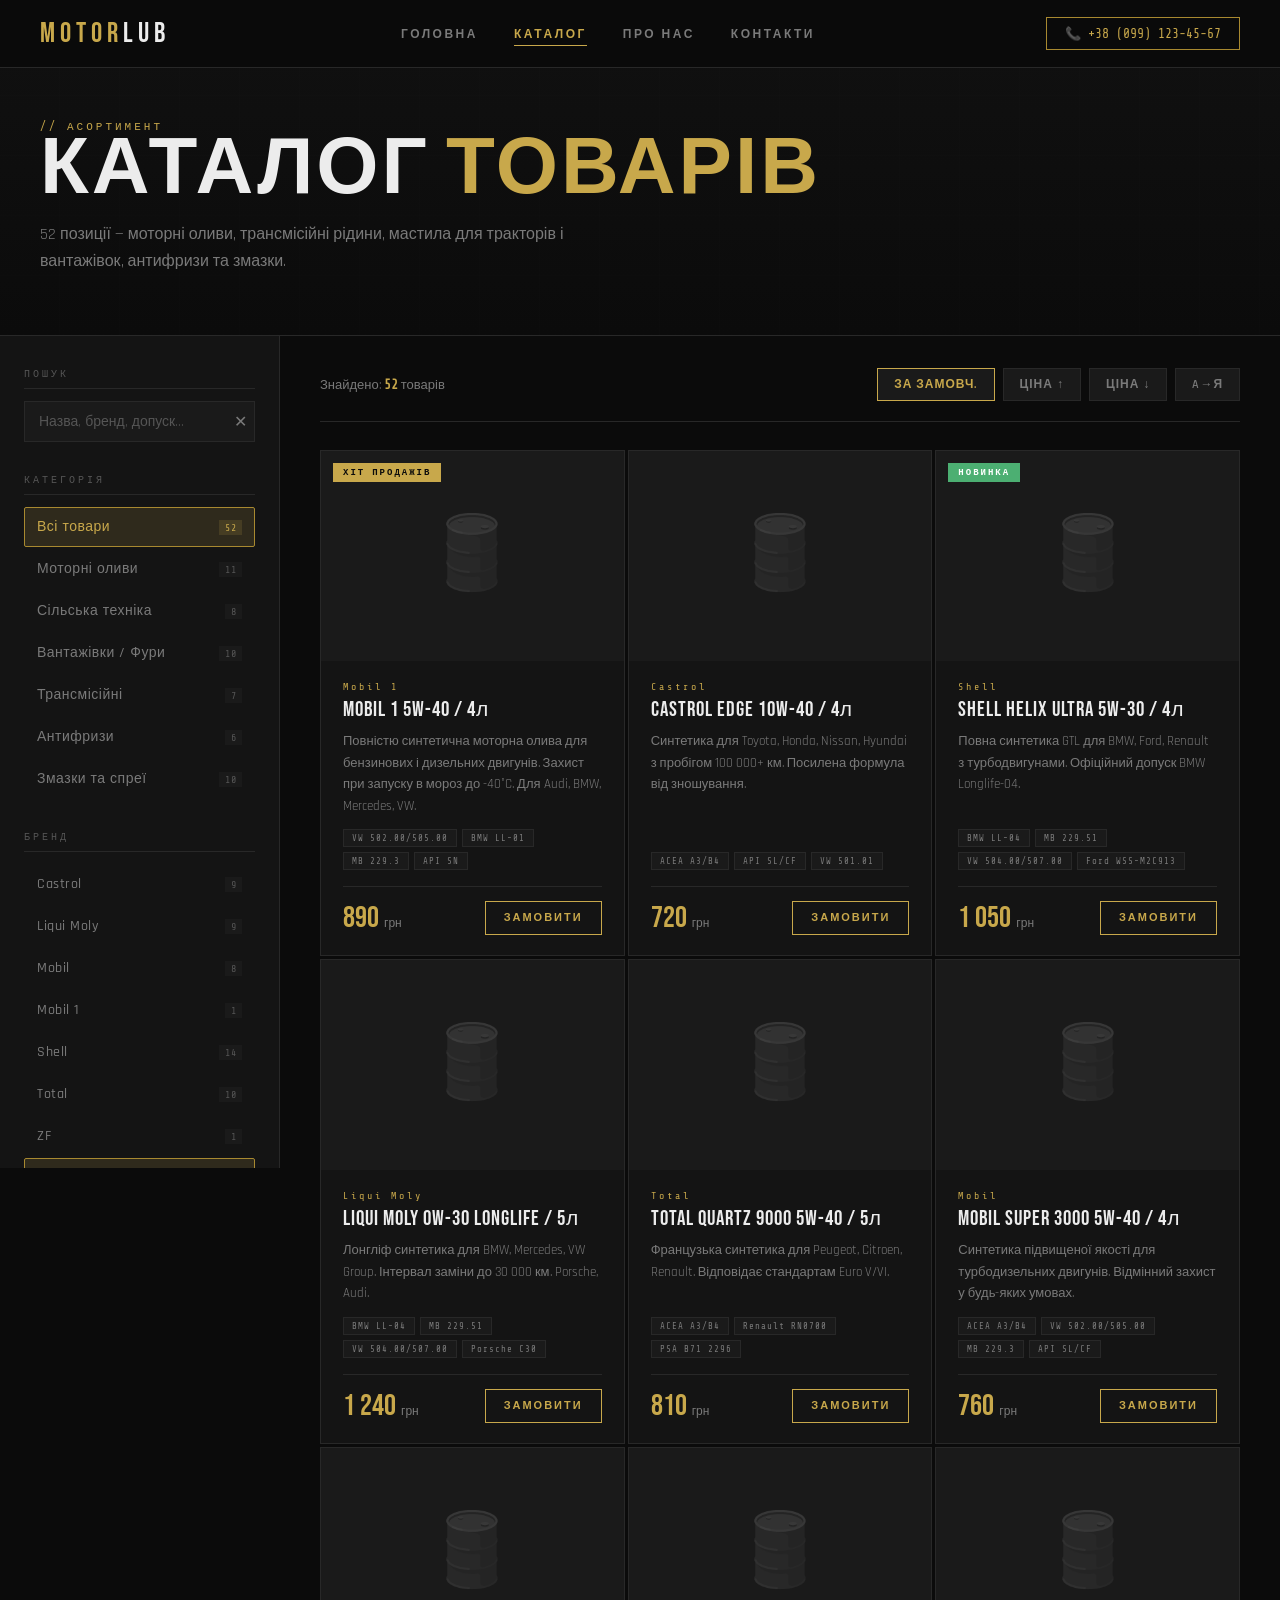
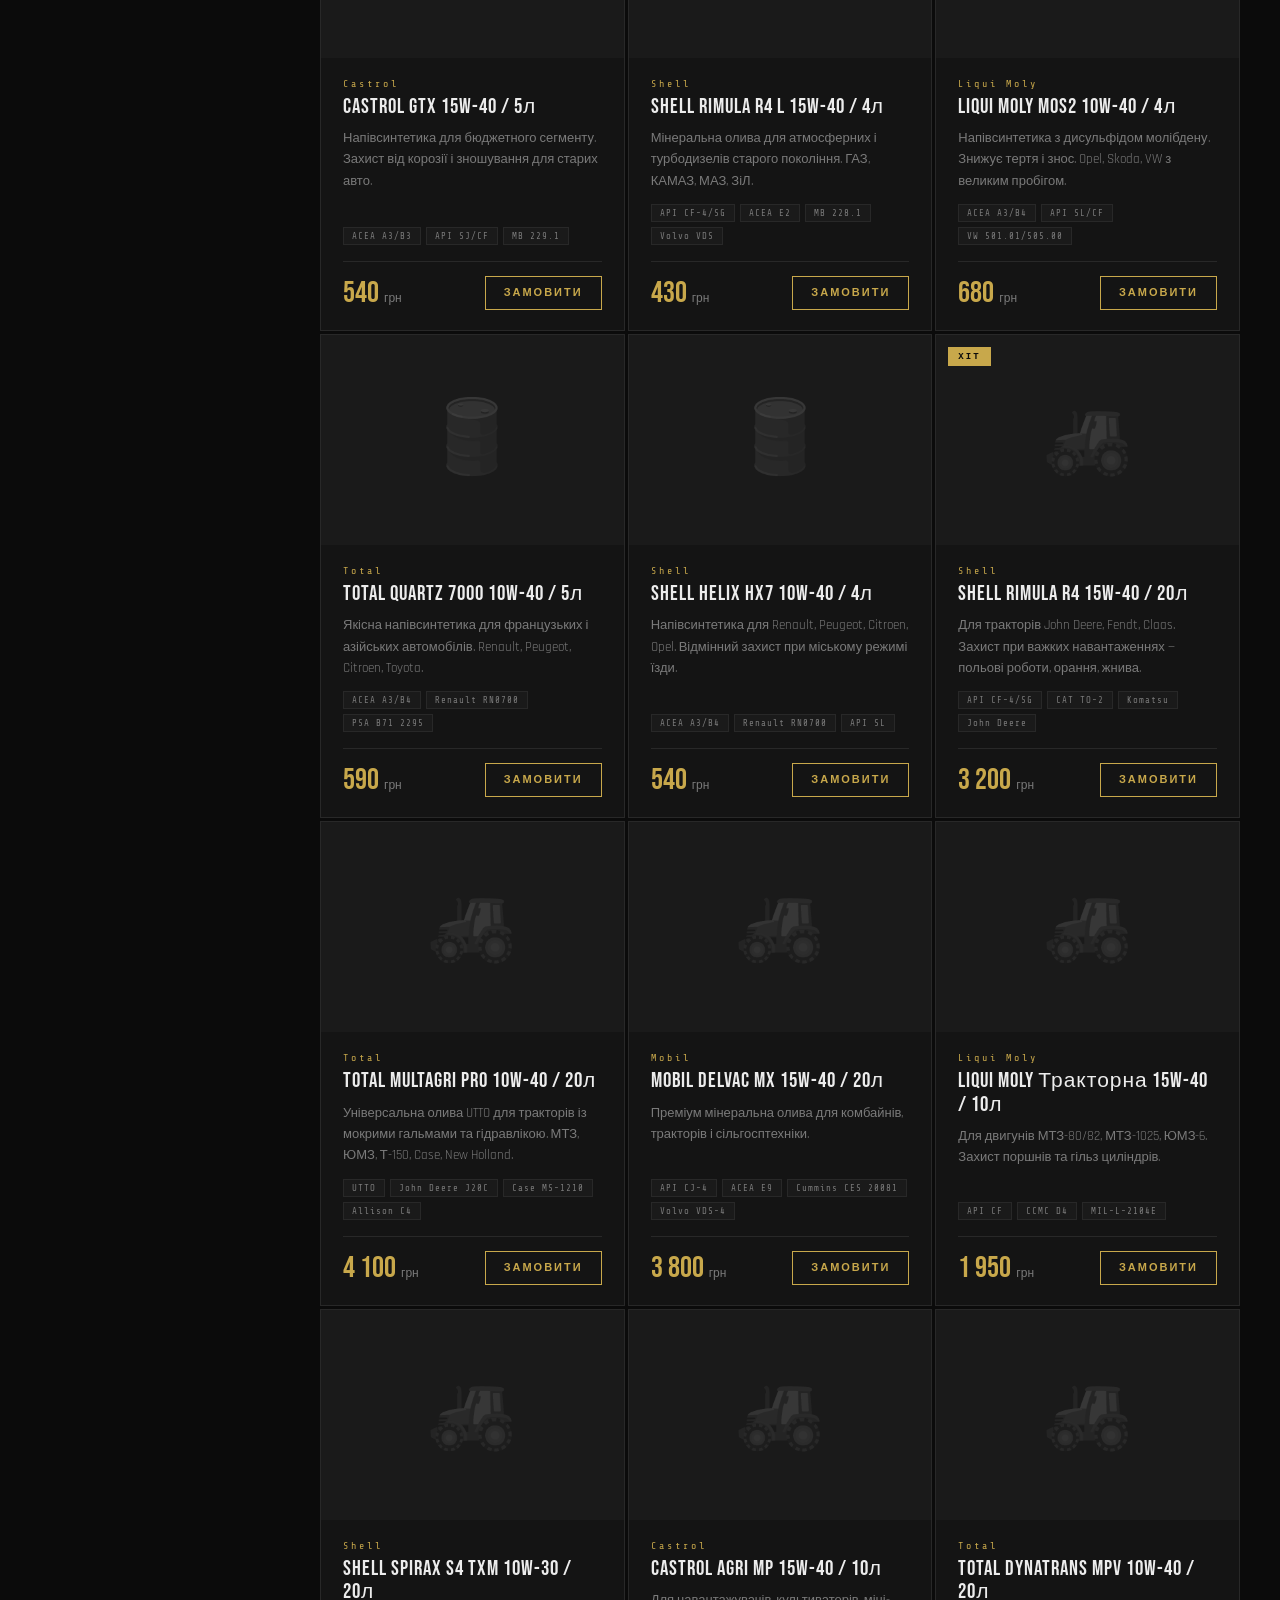
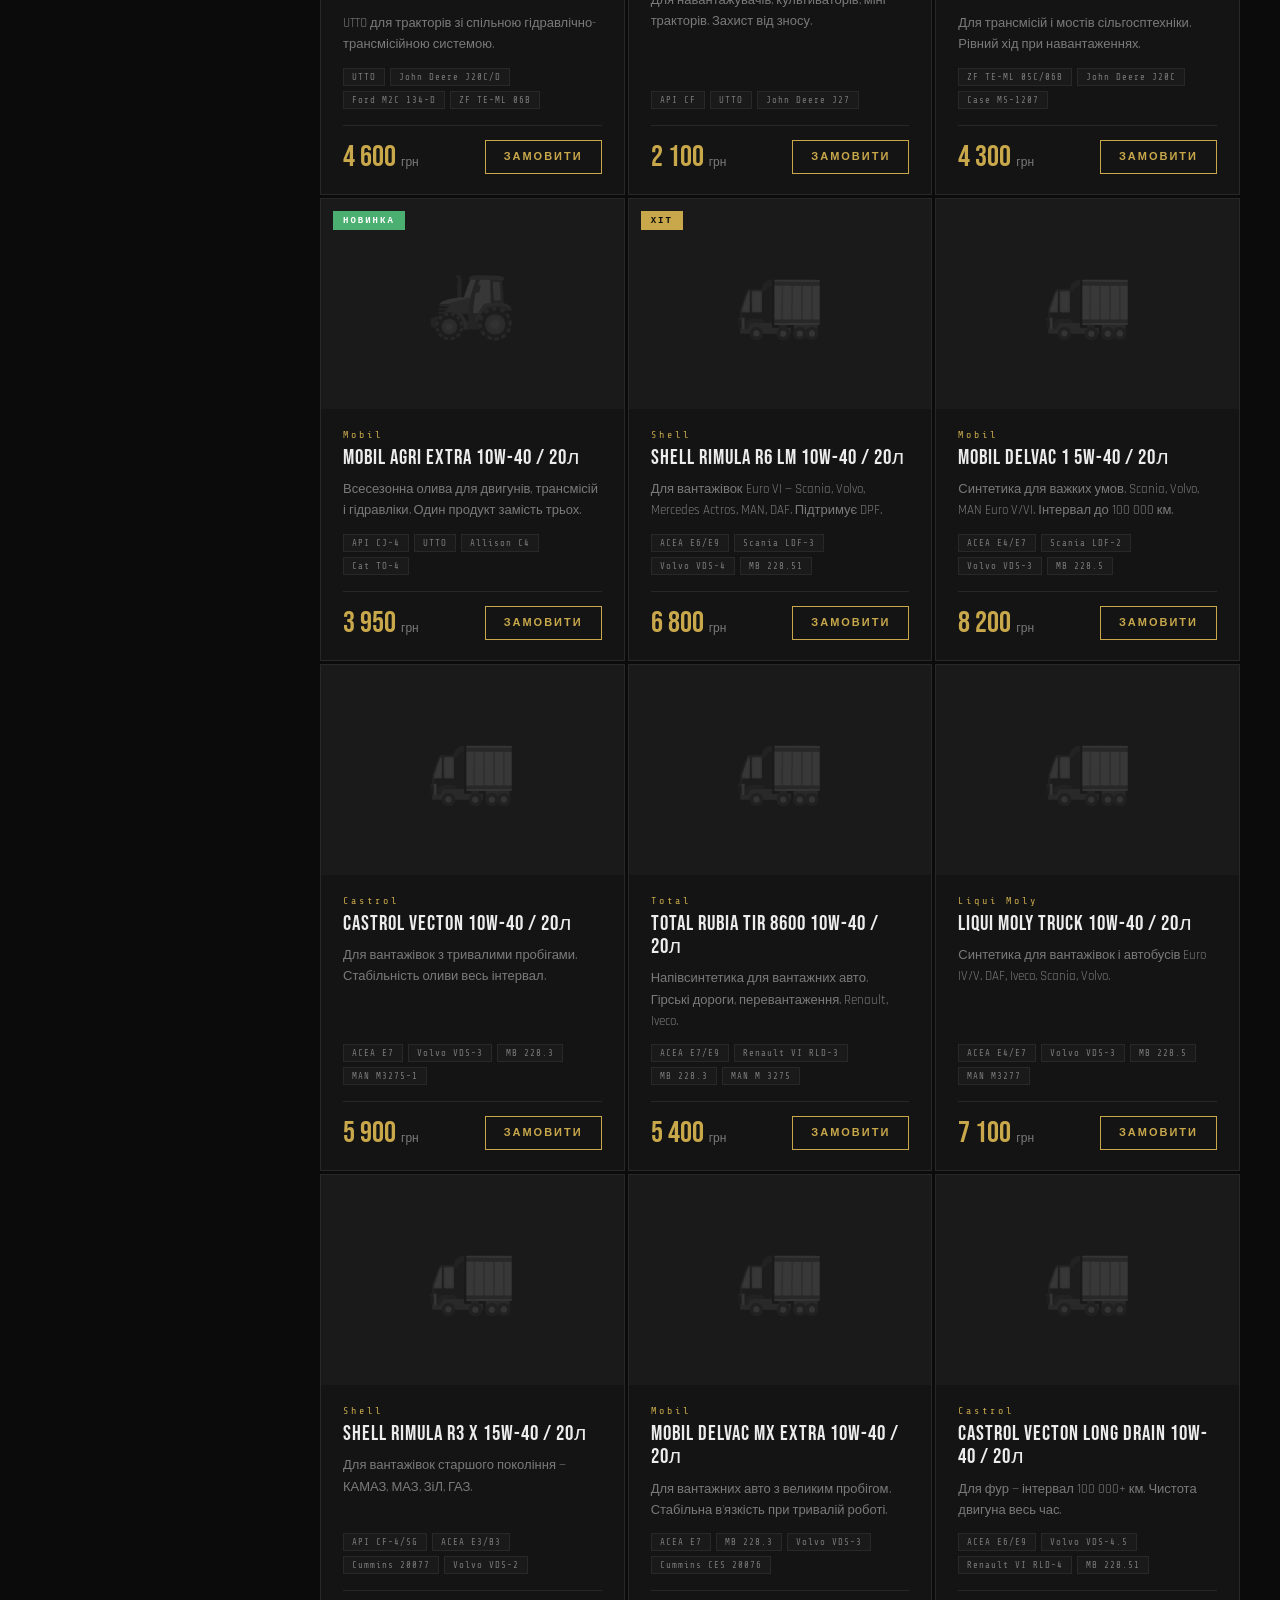
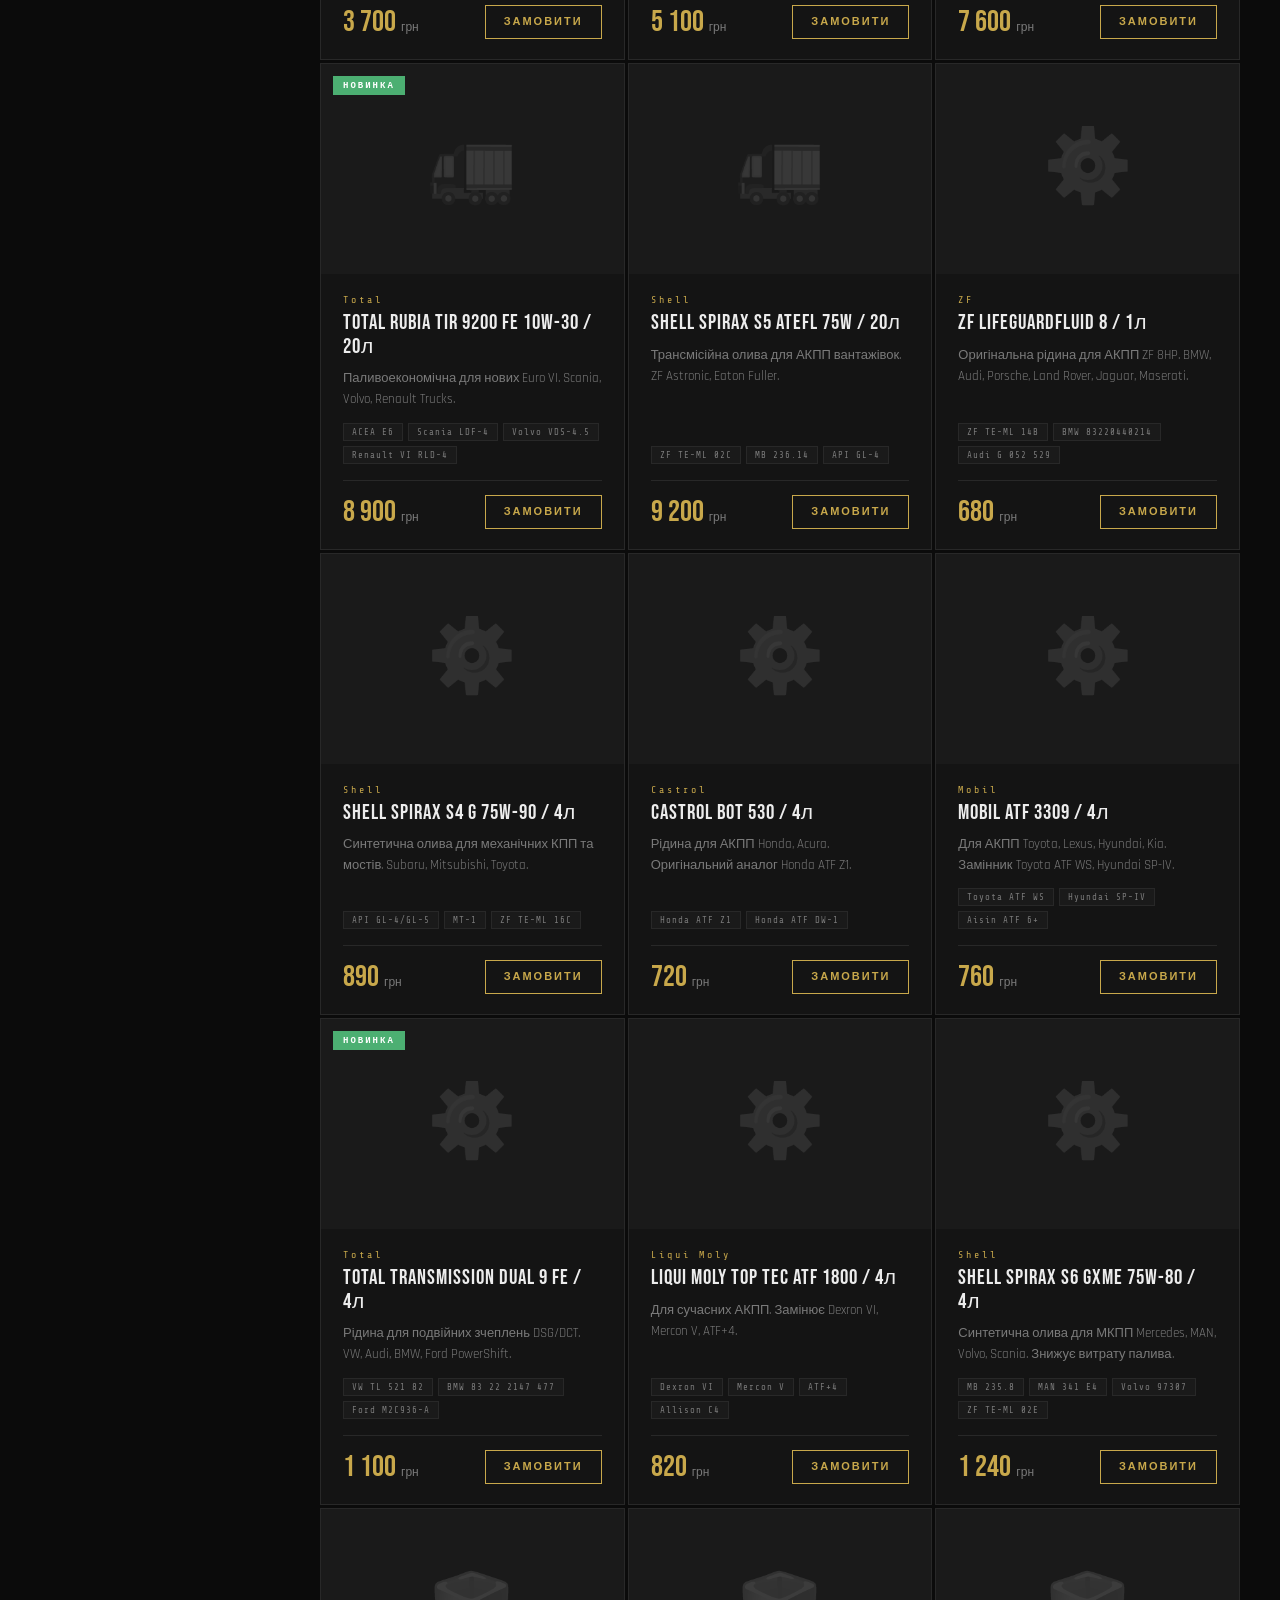
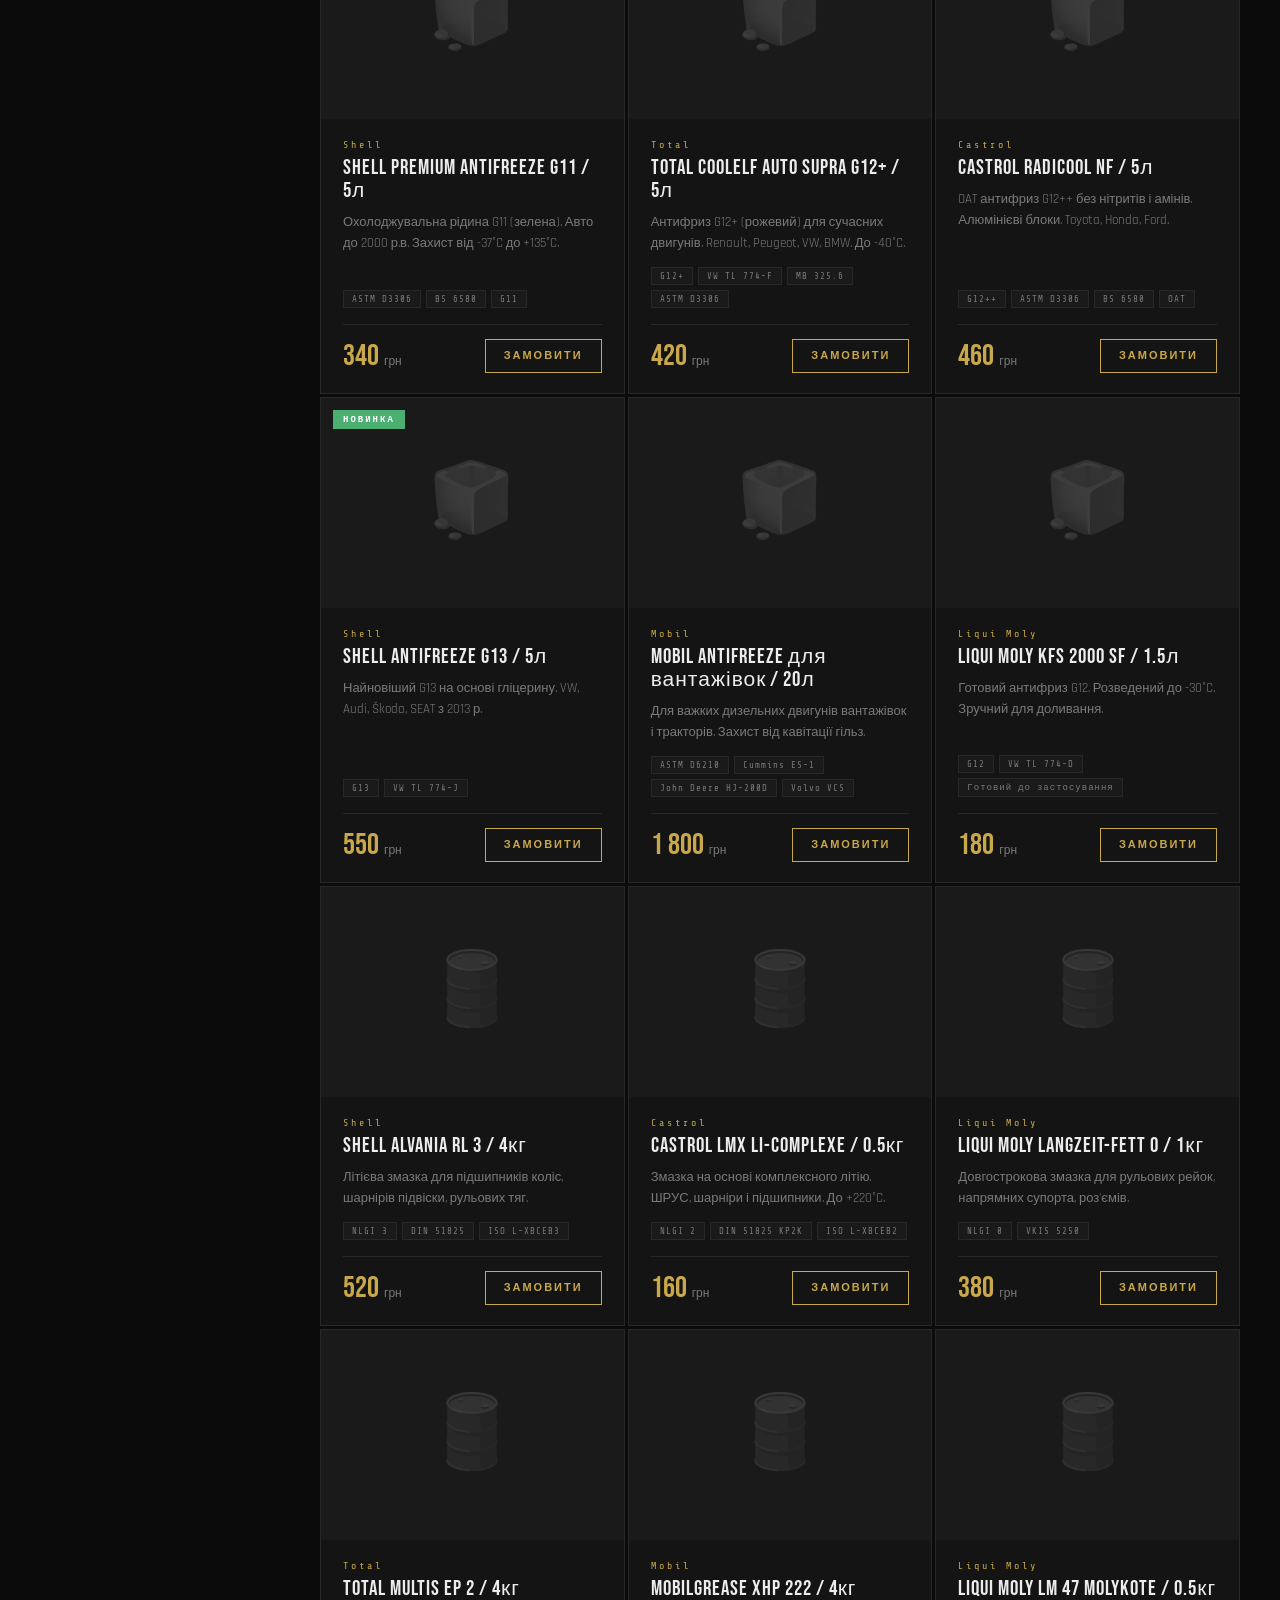
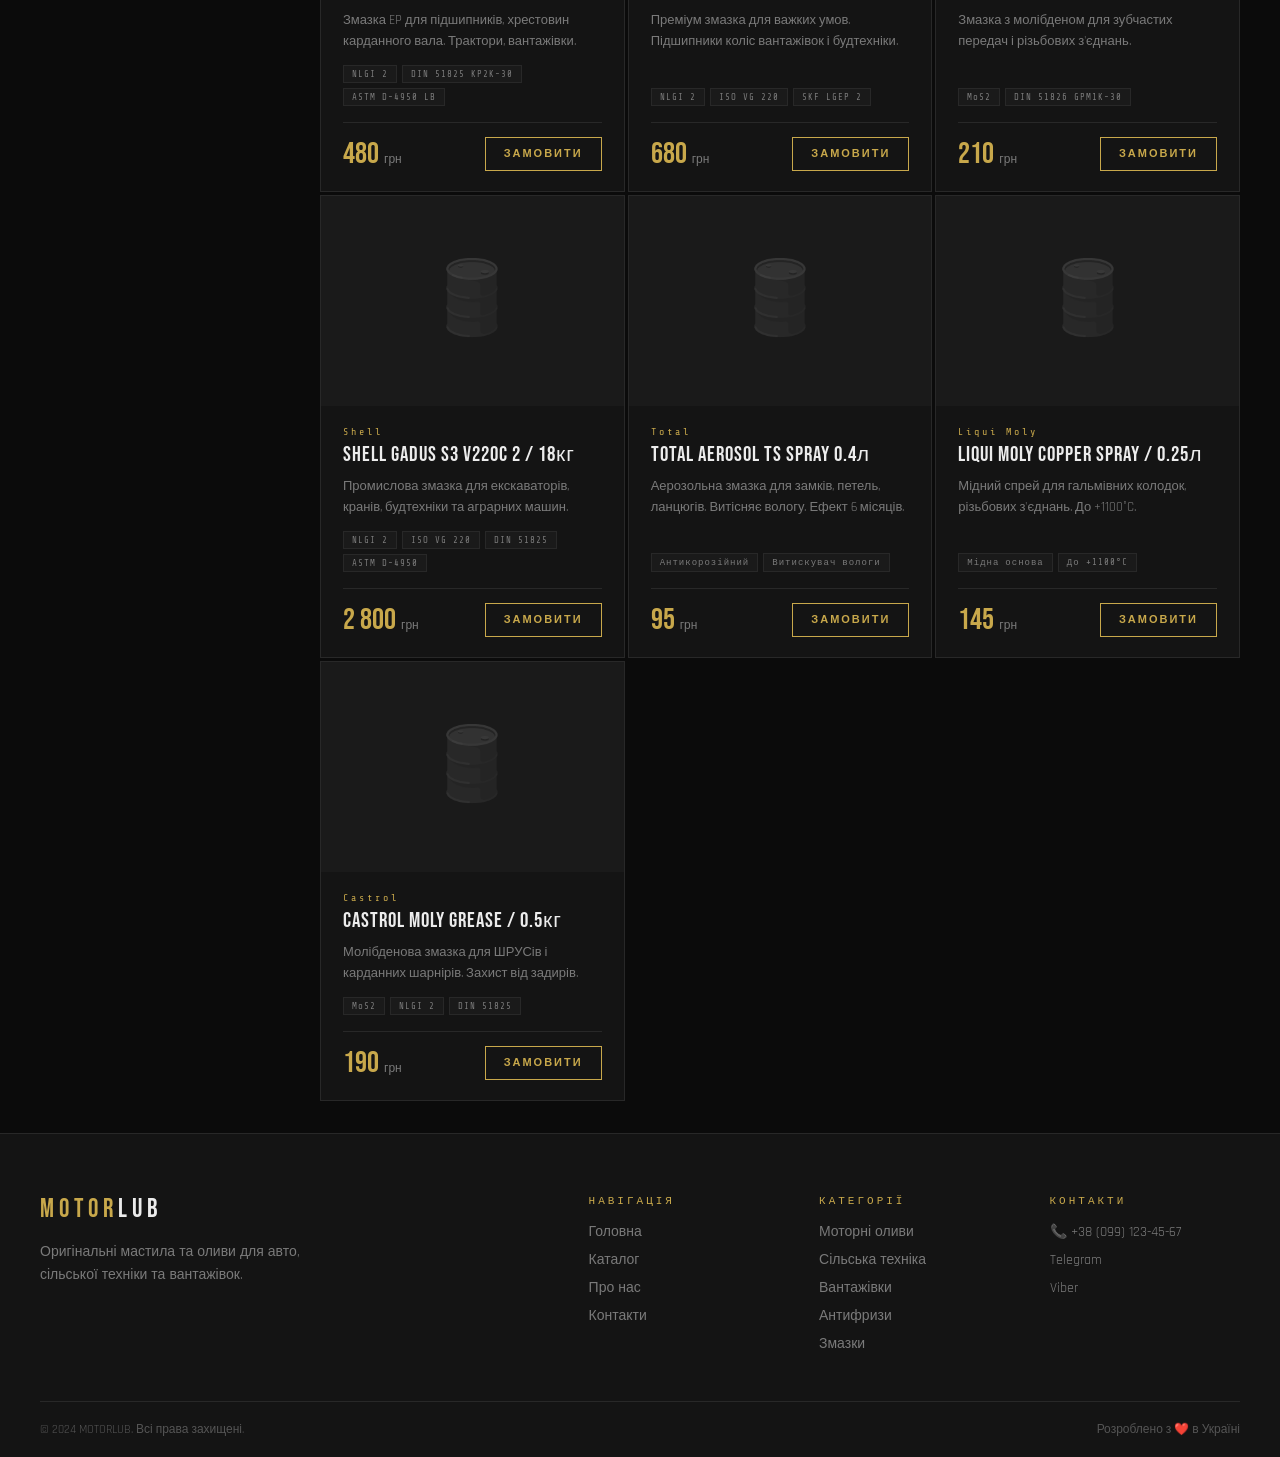
==== catalog.html @ 8df58ed2 "Add files via upload" ====
<!DOCTYPE html>
<html lang="uk">
<head>
<meta charset="UTF-8">
<meta name="viewport" content="width=device-width, initial-scale=1.0">
<title>Каталог товарів — MOTORLUB</title>
<link rel="preconnect" href="https://fonts.googleapis.com">
<link href="https://fonts.googleapis.com/css2?family=Bebas+Neue&family=Rajdhani:wght@400;500;600;700&family=Share+Tech+Mono&display=swap" rel="stylesheet">
<link rel="stylesheet" href="style.css">
</head>
<body>

<div id="loader">
  <div class="loader-logo">MOTOR<span>LUB</span></div>
  <div class="loader-bar"><div class="loader-fill"></div></div>
</div>

<nav id="navbar">
  <a href="index.html" class="logo">MOTOR<span>LUB</span></a>
  <ul class="nav-links">
    <li><a href="index.html">Головна</a></li>
    <li><a href="catalog.html" class="active">Каталог</a></li>
    <li><a href="about.html">Про нас</a></li>
    <li><a href="contacts.html">Контакти</a></li>
  </ul>
  <div class="nav-right">
    <a href="tel:+380991234567" class="nav-phone">📞 +38 (099) 123-45-67</a>
    <button class="burger" id="burger" onclick="toggleMenu()"><span></span><span></span><span></span></button>
  </div>
</nav>

<div class="mobile-menu" id="mobileMenu">
  <a href="index.html" onclick="toggleMenu()">Головна</a>
  <a href="catalog.html" onclick="toggleMenu()">Каталог</a>
  <a href="about.html" onclick="toggleMenu()">Про нас</a>
  <a href="contacts.html" onclick="toggleMenu()">Контакти</a>
  <a href="tel:+380991234567" class="mm-phone">📞 +38 (099) 123-45-67</a>
</div>

<div class="page-hero">
  <div class="page-hero-content">
    <div class="section-eyebrow">// асортимент</div>
    <h1>КАТАЛОГ <span class="gold-text">ТОВАРІВ</span></h1>
    <p>52 позиції — моторні оливи, трансмісійні рідини, мастила для тракторів і вантажівок, антифризи та змазки.</p>
  </div>
</div>

<div class="catalog-layout">
  <aside class="sidebar">
    <div class="sb-section">
      <div class="sb-title">Пошук</div>
      <div class="sb-search">
        <input type="text" id="searchInput" placeholder="Назва, бренд, допуск..." oninput="applyFilters()">
        <button onclick="clearSearch()">✕</button>
      </div>
    </div>
    <div class="sb-section">
      <div class="sb-title">Категорія</div>
      <div id="catList"></div>
    </div>
    <div class="sb-section">
      <div class="sb-title">Бренд</div>
      <div id="brandList"></div>
    </div>
    <div class="sb-section">
      <div class="sb-title">Ціна (грн)</div>
      <div class="price-inputs">
        <input type="number" class="price-in" id="priceMin" placeholder="Від" oninput="applyFilters()">
        <span class="price-sep">—</span>
        <input type="number" class="price-in" id="priceMax" placeholder="До" oninput="applyFilters()">
      </div>
      <button class="apply-filter" onclick="resetFilters()">Скинути фільтри</button>
    </div>
  </aside>

  <div class="catalog-main">
    <div class="catalog-toolbar">
      <div class="ct-left">Знайдено: <strong id="resultCount">0</strong> товарів</div>
      <div class="ct-right">
        <button class="sort-btn active" onclick="sortBy('default', this)">За замовч.</button>
        <button class="sort-btn" onclick="sortBy('price-asc', this)">Ціна ↑</button>
        <button class="sort-btn" onclick="sortBy('price-desc', this)">Ціна ↓</button>
        <button class="sort-btn" onclick="sortBy('name', this)">A→Я</button>
      </div>
    </div>
    <div class="products-grid" id="catalogGrid"></div>
  </div>
</div>

<footer>
  <div class="footer-top">
    <div class="footer-brand">
      <div class="footer-logo">MOTOR<span>LUB</span></div>
      <p>Оригінальні мастила та оливи для авто, сільської техніки та вантажівок.</p>
    </div>
    <div class="footer-nav">
      <div class="fn-col">
        <div class="fn-title">Навігація</div>
        <a href="index.html">Головна</a>
        <a href="catalog.html">Каталог</a>
        <a href="about.html">Про нас</a>
        <a href="contacts.html">Контакти</a>
      </div>
      <div class="fn-col">
        <div class="fn-title">Категорії</div>
        <a href="catalog.html?cat=motor">Моторні оливи</a>
        <a href="catalog.html?cat=agro">Сільська техніка</a>
        <a href="catalog.html?cat=truck">Вантажівки</a>
        <a href="catalog.html?cat=antifreeze">Антифризи</a>
        <a href="catalog.html?cat=grease">Змазки</a>
      </div>
      <div class="fn-col">
        <div class="fn-title">Контакти</div>
        <a href="tel:+380991234567">📞 +38 (099) 123-45-67</a>
        <a href="#">Telegram</a>
        <a href="#">Viber</a>
      </div>
    </div>
  </div>
  <div class="footer-bottom">
    <span>© 2024 MOTORLUB. Всі права захищені.</span>
    <span>Розроблено з ❤️ в Україні</span>
  </div>
</footer>

<div class="modal-overlay" id="modal">
  <div class="modal-box">
    <button class="modal-close" onclick="closeModal()">✕</button>
    <div class="modal-header">
      <div class="modal-title">ЗАМОВЛЕННЯ</div>
      <div class="modal-subtitle" id="modalProduct">— товар —</div>
    </div>
    <div class="modal-body">
      <div class="modal-info-box">Для замовлення — зателефонуйте нам або напишіть у месенджер. Підтвердимо наявність і оформимо доставку по всій Україні.</div>
      <div class="modal-phone-wrap">
        <div class="mph-label">Телефон для замовлення:</div>
        <a href="tel:+380991234567" class="mph-number">+38 (099) 123-45-67</a>
      </div>
      <a href="tel:+380991234567" class="btn-call-modal">📞 ЗАТЕЛЕФОНУВАТИ І ЗАМОВИТИ</a>
      <div class="modal-messengers">
        <span>Або пишіть:</span>
        <a href="#">Telegram</a>
        <a href="#">Viber</a>
      </div>
    </div>
  </div>
</div>

<script>
const PRODUCTS = [
  {id:1,category:'motor',brand:'Mobil 1',name:'Mobil 1 5W-40 / 4л',desc:'Повністю синтетична моторна олива для бензинових і дизельних двигунів. Захист при запуску в мороз до -40°C. Для Audi, BMW, Mercedes, VW.',specs:['VW 502.00/505.00','BMW LL-01','MB 229.3','API SN'],price:890,badge:'badge-hit',badgeText:'Хіт продажів',emoji:'🛢️'},
  {id:2,category:'motor',brand:'Castrol',name:'Castrol EDGE 10W-40 / 4л',desc:'Синтетика для Toyota, Honda, Nissan, Hyundai з пробігом 100 000+ км. Посилена формула від зношування.',specs:['ACEA A3/B4','API SL/CF','VW 501.01'],price:720,badge:'',badgeText:'',emoji:'🛢️'},
  {id:3,category:'motor',brand:'Shell',name:'Shell Helix Ultra 5W-30 / 4л',desc:'Повна синтетика GTL для BMW, Ford, Renault з турбодвигунами. Офіційний допуск BMW Longlife-04.',specs:['BMW LL-04','MB 229.51','VW 504.00/507.00','Ford WSS-M2C913'],price:1050,badge:'badge-new',badgeText:'Новинка',emoji:'🛢️'},
  {id:4,category:'motor',brand:'Liqui Moly',name:'Liqui Moly 0W-30 Longlife / 5л',desc:'Лонгліф синтетика для BMW, Mercedes, VW Group. Інтервал заміни до 30 000 км. Porsche, Audi.',specs:['BMW LL-04','MB 229.51','VW 504.00/507.00','Porsche C30'],price:1240,badge:'',badgeText:'',emoji:'🛢️'},
  {id:5,category:'motor',brand:'Total',name:'Total Quartz 9000 5W-40 / 5л',desc:'Французька синтетика для Peugeot, Citroen, Renault. Відповідає стандартам Euro V/VI.',specs:['ACEA A3/B4','Renault RN0700','PSA B71 2296'],price:810,badge:'',badgeText:'',emoji:'🛢️'},
  {id:6,category:'motor',brand:'Mobil',name:'Mobil Super 3000 5W-40 / 4л',desc:'Синтетика підвищеної якості для турбодизельних двигунів. Відмінний захист у будь-яких умовах.',specs:['ACEA A3/B4','VW 502.00/505.00','MB 229.3','API SL/CF'],price:760,badge:'',badgeText:'',emoji:'🛢️'},
  {id:7,category:'motor',brand:'Castrol',name:'Castrol GTX 15W-40 / 5л',desc:'Напівсинтетика для бюджетного сегменту. Захист від корозії і зношування для старих авто.',specs:['ACEA A3/B3','API SJ/CF','MB 229.1'],price:540,badge:'',badgeText:'',emoji:'🛢️'},
  {id:8,category:'motor',brand:'Shell',name:'Shell Rimula R4 L 15W-40 / 4л',desc:'Мінеральна олива для атмосферних і турбодизелів старого покоління. ГАЗ, КАМАЗ, МАЗ, ЗіЛ.',specs:['API CF-4/SG','ACEA E2','MB 228.1','Volvo VDS'],price:430,badge:'',badgeText:'',emoji:'🛢️'},
  {id:9,category:'motor',brand:'Liqui Moly',name:'Liqui Moly MoS2 10W-40 / 4л',desc:'Напівсинтетика з дисульфідом молібдену. Знижує тертя і знос. Opel, Skoda, VW з великим пробігом.',specs:['ACEA A3/B4','API SL/CF','VW 501.01/505.00'],price:680,badge:'',badgeText:'',emoji:'🛢️'},
  {id:10,category:'motor',brand:'Total',name:'Total Quartz 7000 10W-40 / 5л',desc:'Якісна напівсинтетика для французьких і азійських автомобілів. Renault, Peugeot, Citroen, Toyota.',specs:['ACEA A3/B4','Renault RN0700','PSA B71 2295'],price:590,badge:'',badgeText:'',emoji:'🛢️'},
  {id:11,category:'motor',brand:'Shell',name:'Shell Helix HX7 10W-40 / 4л',desc:'Напівсинтетика для Renault, Peugeot, Citroen, Opel. Відмінний захист при міському режимі їзди.',specs:['ACEA A3/B4','Renault RN0700','API SL'],price:540,badge:'',badgeText:'',emoji:'🛢️'},
  {id:12,category:'agro',brand:'Shell',name:'Shell Rimula R4 15W-40 / 20л',desc:'Для тракторів John Deere, Fendt, Claas. Захист при важких навантаженнях — польові роботи, орання, жнива.',specs:['API CF-4/SG','CAT TO-2','Komatsu','John Deere'],price:3200,badge:'badge-hit',badgeText:'Хіт',emoji:'🚜'},
  {id:13,category:'agro',brand:'Total',name:'Total Multagri Pro 10W-40 / 20л',desc:'Універсальна олива UTTO для тракторів із мокрими гальмами та гідравлікою. МТЗ, ЮМЗ, Т-150, Case, New Holland.',specs:['UTTO','John Deere J20C','Case MS-1210','Allison C4'],price:4100,badge:'',badgeText:'',emoji:'🚜'},
  {id:14,category:'agro',brand:'Mobil',name:'Mobil Delvac MX 15W-40 / 20л',desc:'Преміум мінеральна олива для комбайнів, тракторів і сільгосптехніки.',specs:['API CJ-4','ACEA E9','Cummins CES 20081','Volvo VDS-4'],price:3800,badge:'',badgeText:'',emoji:'🚜'},
  {id:15,category:'agro',brand:'Liqui Moly',name:'Liqui Moly Тракторна 15W-40 / 10л',desc:'Для двигунів МТЗ-80/82, МТЗ-1025, ЮМЗ-6. Захист поршнів та гільз циліндрів.',specs:['API CF','CCMC D4','MIL-L-2104E'],price:1950,badge:'',badgeText:'',emoji:'🚜'},
  {id:16,category:'agro',brand:'Shell',name:'Shell Spirax S4 TXM 10W-30 / 20л',desc:'UTTO для тракторів зі спільною гідравлічно-трансмісійною системою.',specs:['UTTO','John Deere J20C/D','Ford M2C 134-D','ZF TE-ML 06B'],price:4600,badge:'',badgeText:'',emoji:'🚜'},
  {id:17,category:'agro',brand:'Castrol',name:'Castrol Agri MP 15W-40 / 10л',desc:'Для навантажувачів, культиваторів, міні-тракторів. Захист від зносу.',specs:['API CF','UTTO','John Deere J27'],price:2100,badge:'',badgeText:'',emoji:'🚜'},
  {id:18,category:'agro',brand:'Total',name:'Total Dynatrans MPV 10W-40 / 20л',desc:'Для трансмісій і мостів сільгосптехніки. Рівний хід при навантаженнях.',specs:['ZF TE-ML 05C/06B','John Deere J20C','Case MS-1207'],price:4300,badge:'',badgeText:'',emoji:'🚜'},
  {id:19,category:'agro',brand:'Mobil',name:'Mobil Agri Extra 10W-40 / 20л',desc:'Всесезонна олива для двигунів, трансмісій і гідравліки. Один продукт замість трьох.',specs:['API CJ-4','UTTO','Allison C4','Cat TO-4'],price:3950,badge:'badge-new',badgeText:'Новинка',emoji:'🚜'},
  {id:20,category:'truck',brand:'Shell',name:'Shell Rimula R6 LM 10W-40 / 20л',desc:'Для вантажівок Euro VI — Scania, Volvo, Mercedes Actros, MAN, DAF. Підтримує DPF.',specs:['ACEA E6/E9','Scania LDF-3','Volvo VDS-4','MB 228.51'],price:6800,badge:'badge-hit',badgeText:'Хіт',emoji:'🚛'},
  {id:21,category:'truck',brand:'Mobil',name:'Mobil Delvac 1 5W-40 / 20л',desc:'Синтетика для важких умов. Scania, Volvo, MAN Euro V/VI. Інтервал до 100 000 км.',specs:['ACEA E4/E7','Scania LDF-2','Volvo VDS-3','MB 228.5'],price:8200,badge:'',badgeText:'',emoji:'🚛'},
  {id:22,category:'truck',brand:'Castrol',name:'Castrol Vecton 10W-40 / 20л',desc:'Для вантажівок з тривалими пробігами. Стабільність оливи весь інтервал.',specs:['ACEA E7','Volvo VDS-3','MB 228.3','MAN M3275-1'],price:5900,badge:'',badgeText:'',emoji:'🚛'},
  {id:23,category:'truck',brand:'Total',name:'Total Rubia TIR 8600 10W-40 / 20л',desc:'Напівсинтетика для вантажних авто. Гірські дороги, перевантаження. Renault, Iveco.',specs:['ACEA E7/E9','Renault VI RLD-3','MB 228.3','MAN M 3275'],price:5400,badge:'',badgeText:'',emoji:'🚛'},
  {id:24,category:'truck',brand:'Liqui Moly',name:'Liqui Moly Truck 10W-40 / 20л',desc:'Синтетика для вантажівок і автобусів Euro IV/V. DAF, Iveco, Scania, Volvo.',specs:['ACEA E4/E7','Volvo VDS-3','MB 228.5','MAN M3277'],price:7100,badge:'',badgeText:'',emoji:'🚛'},
  {id:25,category:'truck',brand:'Shell',name:'Shell Rimula R3 X 15W-40 / 20л',desc:'Для вантажівок старшого покоління — КАМАЗ, МАЗ, ЗіЛ, ГАЗ.',specs:['API CF-4/SG','ACEA E3/B3','Cummins 20077','Volvo VDS-2'],price:3700,badge:'',badgeText:'',emoji:'🚛'},
  {id:26,category:'truck',brand:'Mobil',name:'Mobil Delvac MX Extra 10W-40 / 20л',desc:'Для вантажних авто з великим пробігом. Стабільна в\'язкість при тривалій роботі.',specs:['ACEA E7','MB 228.3','Volvo VDS-3','Cummins CES 20076'],price:5100,badge:'',badgeText:'',emoji:'🚛'},
  {id:27,category:'truck',brand:'Castrol',name:'Castrol Vecton Long Drain 10W-40 / 20л',desc:'Для фур — інтервал 100 000+ км. Чистота двигуна весь час.',specs:['ACEA E6/E9','Volvo VDS-4.5','Renault VI RLD-4','MB 228.51'],price:7600,badge:'',badgeText:'',emoji:'🚛'},
  {id:28,category:'truck',brand:'Total',name:'Total Rubia TIR 9200 FE 10W-30 / 20л',desc:'Паливоекономічна для нових Euro VI. Scania, Volvo, Renault Trucks.',specs:['ACEA E6','Scania LDF-4','Volvo VDS-4.5','Renault VI RLD-4'],price:8900,badge:'badge-new',badgeText:'Новинка',emoji:'🚛'},
  {id:29,category:'truck',brand:'Shell',name:'Shell Spirax S5 ATEFL 75W / 20л',desc:'Трансмісійна олива для АКПП вантажівок. ZF Astronic, Eaton Fuller.',specs:['ZF TE-ML 02C','MB 236.14','API GL-4'],price:9200,badge:'',badgeText:'',emoji:'🚛'},
  {id:30,category:'trans',brand:'ZF',name:'ZF LifeguardFluid 8 / 1л',desc:'Оригінальна рідина для АКПП ZF 8HP. BMW, Audi, Porsche, Land Rover, Jaguar, Maserati.',specs:['ZF TE-ML 14B','BMW 83220440214','Audi G 052 529'],price:680,badge:'',badgeText:'',emoji:'⚙️'},
  {id:31,category:'trans',brand:'Shell',name:'Shell Spirax S4 G 75W-90 / 4л',desc:'Синтетична олива для механічних КПП та мостів. Subaru, Mitsubishi, Toyota.',specs:['API GL-4/GL-5','MT-1','ZF TE-ML 16C'],price:890,badge:'',badgeText:'',emoji:'⚙️'},
  {id:32,category:'trans',brand:'Castrol',name:'Castrol BOT 530 / 4л',desc:'Рідина для АКПП Honda, Acura. Оригінальний аналог Honda ATF Z1.',specs:['Honda ATF Z1','Honda ATF DW-1'],price:720,badge:'',badgeText:'',emoji:'⚙️'},
  {id:33,category:'trans',brand:'Mobil',name:'Mobil ATF 3309 / 4л',desc:'Для АКПП Toyota, Lexus, Hyundai, Kia. Замінник Toyota ATF WS, Hyundai SP-IV.',specs:['Toyota ATF WS','Hyundai SP-IV','Aisin ATF 6+'],price:760,badge:'',badgeText:'',emoji:'⚙️'},
  {id:34,category:'trans',brand:'Total',name:'Total Transmission DUAL 9 FE / 4л',desc:'Рідина для подвійних зчеплень DSG/DCT. VW, Audi, BMW, Ford PowerShift.',specs:['VW TL 521 82','BMW 83 22 2147 477','Ford M2C936-A'],price:1100,badge:'badge-new',badgeText:'Новинка',emoji:'⚙️'},
  {id:35,category:'trans',brand:'Liqui Moly',name:'Liqui Moly Top Tec ATF 1800 / 4л',desc:'Для сучасних АКПП. Замінює Dexron VI, Mercon V, ATF+4.',specs:['Dexron VI','Mercon V','ATF+4','Allison C4'],price:820,badge:'',badgeText:'',emoji:'⚙️'},
  {id:36,category:'trans',brand:'Shell',name:'Shell Spirax S6 GXME 75W-80 / 4л',desc:'Синтетична олива для МКПП Mercedes, MAN, Volvo, Scania. Знижує витрату палива.',specs:['MB 235.8','MAN 341 E4','Volvo 97307','ZF TE-ML 02E'],price:1240,badge:'',badgeText:'',emoji:'⚙️'},
  {id:37,category:'antifreeze',brand:'Shell',name:'Shell Premium Antifreeze G11 / 5л',desc:'Охолоджувальна рідина G11 (зелена). Авто до 2000 р.в. Захист від -37°C до +135°C.',specs:['ASTM D3306','BS 6580','G11'],price:340,badge:'',badgeText:'',emoji:'🧊'},
  {id:38,category:'antifreeze',brand:'Total',name:'Total Coolelf Auto Supra G12+ / 5л',desc:'Антифриз G12+ (рожевий) для сучасних двигунів. Renault, Peugeot, VW, BMW. До -40°C.',specs:['G12+','VW TL 774-F','MB 325.6','ASTM D3306'],price:420,badge:'',badgeText:'',emoji:'🧊'},
  {id:39,category:'antifreeze',brand:'Castrol',name:'Castrol Radicool NF / 5л',desc:'OAT антифриз G12++ без нітритів і амінів. Алюмінієві блоки. Toyota, Honda, Ford.',specs:['G12++','ASTM D3306','BS 6580','OAT'],price:460,badge:'',badgeText:'',emoji:'🧊'},
  {id:40,category:'antifreeze',brand:'Shell',name:'Shell Antifreeze G13 / 5л',desc:'Найновіший G13 на основі гліцерину. VW, Audi, Škoda, SEAT з 2013 р.',specs:['G13','VW TL 774-J'],price:550,badge:'badge-new',badgeText:'Новинка',emoji:'🧊'},
  {id:41,category:'antifreeze',brand:'Mobil',name:'Mobil Antifreeze для вантажівок / 20л',desc:'Для важких дизельних двигунів вантажівок і тракторів. Захист від кавітації гільз.',specs:['ASTM D6210','Cummins ES-1','John Deere HJ-200D','Volvo VCS'],price:1800,badge:'',badgeText:'',emoji:'🧊'},
  {id:42,category:'antifreeze',brand:'Liqui Moly',name:'Liqui Moly KFS 2000 SF / 1.5л',desc:'Готовий антифриз G12. Розведений до -30°C. Зручний для доливання.',specs:['G12','VW TL 774-D','Готовий до застосування'],price:180,badge:'',badgeText:'',emoji:'🧊'},
  {id:43,category:'grease',brand:'Shell',name:'Shell Alvania RL 3 / 4кг',desc:'Літієва змазка для підшипників коліс, шарнірів підвіски, рульових тяг.',specs:['NLGI 3','DIN 51825','ISO L-XBCEB3'],price:520,badge:'',badgeText:'',emoji:'🛢️'},
  {id:44,category:'grease',brand:'Castrol',name:'Castrol LMX Li-Complexe / 0.5кг',desc:'Змазка на основі комплексного літію. ШРУС, шарніри і підшипники. До +220°C.',specs:['NLGI 2','DIN 51825 KP2K','ISO L-XBCEB2'],price:160,badge:'',badgeText:'',emoji:'🛢️'},
  {id:45,category:'grease',brand:'Liqui Moly',name:'Liqui Moly Langzeit-Fett 0 / 1кг',desc:'Довгострокова змазка для рульових рейок, напрямних супорта, роз\'ємів.',specs:['NLGI 0','VKIS 5250'],price:380,badge:'',badgeText:'',emoji:'🛢️'},
  {id:46,category:'grease',brand:'Total',name:'Total Multis EP 2 / 4кг',desc:'Змазка EP для підшипників, хрестовин карданного вала. Трактори, вантажівки.',specs:['NLGI 2','DIN 51825 KP2K-30','ASTM D-4950 LB'],price:480,badge:'',badgeText:'',emoji:'🛢️'},
  {id:47,category:'grease',brand:'Mobil',name:'Mobilgrease XHP 222 / 4кг',desc:'Преміум змазка для важких умов. Підшипники коліс вантажівок і будтехніки.',specs:['NLGI 2','ISO VG 220','SKF LGEP 2'],price:680,badge:'',badgeText:'',emoji:'🛢️'},
  {id:48,category:'grease',brand:'Liqui Moly',name:'Liqui Moly LM 47 Molykote / 0.5кг',desc:'Змазка з молібденом для зубчастих передач і різьбових з\'єднань.',specs:['MoS2','DIN 51826 GPM1K-30'],price:210,badge:'',badgeText:'',emoji:'🛢️'},
  {id:49,category:'grease',brand:'Shell',name:'Shell Gadus S3 V220C 2 / 18кг',desc:'Промислова змазка для екскаваторів, кранів, будтехніки та аграрних машин.',specs:['NLGI 2','ISO VG 220','DIN 51825','ASTM D-4950'],price:2800,badge:'',badgeText:'',emoji:'🛢️'},
  {id:50,category:'grease',brand:'Total',name:'Total Aerosol TS Spray 0.4л',desc:'Аерозольна змазка для замків, петель, ланцюгів. Витісняє вологу. Ефект 6 місяців.',specs:['Антикорозійний','Витискувач вологи'],price:95,badge:'',badgeText:'',emoji:'🛢️'},
  {id:51,category:'grease',brand:'Liqui Moly',name:'Liqui Moly Copper Spray / 0.25л',desc:'Мідний спрей для гальмівних колодок, різьбових з\'єднань. До +1100°C.',specs:['Мідна основа','До +1100°C'],price:145,badge:'',badgeText:'',emoji:'🛢️'},
  {id:52,category:'grease',brand:'Castrol',name:'Castrol Moly Grease / 0.5кг',desc:'Молібденова змазка для ШРУСів і карданних шарнірів. Захист від задирів.',specs:['MoS2','NLGI 2','DIN 51825'],price:190,badge:'',badgeText:'',emoji:'🛢️'},
];

const CATEGORY_LABELS = {
  all:'Всі товари', motor:'Моторні оливи', agro:'Сільська техніка',
  truck:'Вантажівки / Фури', trans:'Трансмісійні', antifreeze:'Антифризи', grease:'Змазки та спреї'
};

let activeCat = 'all', activeBrand = 'all', sortMode = 'default';

function productCard(p) {
  const img = `<div class="product-no-img">${p.emoji}</div>`;
  const badge = p.badge ? `<div class="product-badge ${p.badge}">${p.badgeText}</div>` : '';
  const specs = p.specs.map(s => `<span class="spec-tag">${s}</span>`).join('');
  return `<div class="product-card">
    <div class="product-img-wrap">${img}${badge}</div>
    <div class="product-body">
      <div class="product-brand">${p.brand}</div>
      <div class="product-name">${p.name}</div>
      <div class="product-desc">${p.desc}</div>
      <div class="product-specs">${specs}</div>
      <div class="product-footer">
        <div class="product-price">${p.price.toLocaleString('uk-UA')} <span class="product-price-unit">грн</span></div>
        <button class="btn-order" onclick="openModal('${p.name.replace(/'/g,"\\'")}')">ЗАМОВИТИ</button>
      </div>
    </div>
  </div>`;
}

function buildSidebar() {
  const counts = {};
  Object.keys(CATEGORY_LABELS).forEach(k => {
    counts[k] = k === 'all' ? PRODUCTS.length : PRODUCTS.filter(p => p.category === k).length;
  });
  document.getElementById('catList').innerHTML = Object.entries(CATEGORY_LABELS).map(([k, v]) =>
    `<div class="sb-item ${k === activeCat ? 'active' : ''}" onclick="setCat('${k}',this)"><span>${v}</span><span class="sb-count">${counts[k]}</span></div>`
  ).join('');
  const brands = ['all', ...new Set(PRODUCTS.map(p => p.brand))].sort();
  document.getElementById('brandList').innerHTML = brands.map(b => {
    const cnt = b === 'all' ? PRODUCTS.length : PRODUCTS.filter(p => p.brand === b).length;
    return `<div class="sb-item ${activeBrand === b ? 'active' : ''}" onclick="setBrand('${b}',this)"><span>${b === 'all' ? 'Всі бренди' : b}</span><span class="sb-count">${cnt}</span></div>`;
  }).join('');
}

function setCat(cat, el) {
  activeCat = cat;
  document.querySelectorAll('#catList .sb-item').forEach(i => i.classList.remove('active'));
  el.classList.add('active'); applyFilters();
}
function setBrand(b, el) {
  activeBrand = b;
  document.querySelectorAll('#brandList .sb-item').forEach(i => i.classList.remove('active'));
  el.classList.add('active'); applyFilters();
}
function sortBy(mode, el) {
  sortMode = mode;
  document.querySelectorAll('.sort-btn').forEach(b => b.classList.remove('active'));
  el.classList.add('active'); applyFilters();
}
function clearSearch() { document.getElementById('searchInput').value = ''; applyFilters(); }
function resetFilters() {
  activeCat = 'all'; activeBrand = 'all'; sortMode = 'default';
  document.getElementById('searchInput').value = '';
  document.getElementById('priceMin').value = '';
  document.getElementById('priceMax').value = '';
  buildSidebar();
  document.querySelectorAll('.sort-btn').forEach((b,i) => b.classList.toggle('active', i === 0));
  applyFilters();
}

function applyFilters() {
  const q = (document.getElementById('searchInput').value || '').toLowerCase().trim();
  const mn = parseFloat(document.getElementById('priceMin').value) || 0;
  const mx = parseFloat(document.getElementById('priceMax').value) || Infinity;
  let res = PRODUCTS.filter(p => {
    if (activeCat !== 'all' && p.category !== activeCat) return false;
    if (activeBrand !== 'all' && p.brand !== activeBrand) return false;
    if (p.price < mn || p.price > mx) return false;
    if (q && !p.name.toLowerCase().includes(q) && !p.brand.toLowerCase().includes(q) &&
        !p.desc.toLowerCase().includes(q) && !p.specs.some(s => s.toLowerCase().includes(q))) return false;
    return true;
  });
  if (sortMode === 'price-asc') res.sort((a,b) => a.price - b.price);
  else if (sortMode === 'price-desc') res.sort((a,b) => b.price - a.price);
  else if (sortMode === 'name') res.sort((a,b) => a.name.localeCompare(b.name, 'uk'));
  document.getElementById('resultCount').textContent = res.length;
  const grid = document.getElementById('catalogGrid');
  grid.innerHTML = res.length === 0
    ? `<div class="no-results"><h3>Нічого не знайдено</h3><p>Спробуйте змінити фільтри</p></div>`
    : res.map(productCard).join('');
}

function openModal(name) {
  document.getElementById('modalProduct').textContent = name;
  document.getElementById('modal').classList.add('open');
  document.body.style.overflow = 'hidden';
}
function closeModal() {
  document.getElementById('modal').classList.remove('open');
  document.body.style.overflow = '';
}
document.addEventListener('click', e => { if (e.target === document.getElementById('modal')) closeModal(); });
document.addEventListener('keydown', e => { if (e.key === 'Escape') closeModal(); });

window.addEventListener('scroll', () => {
  document.getElementById('navbar').classList.toggle('scrolled', window.scrollY > 60);
});
function toggleMenu() { document.getElementById('mobileMenu').classList.toggle('open'); }
window.addEventListener('load', () => {
  setTimeout(() => { const l = document.getElementById('loader'); if(l) l.classList.add('hidden'); }, 1200);
});

// Перевірка URL параметра і запуск
const urlParams = new URLSearchParams(window.location.search);
const catParam = urlParams.get('cat');
if (catParam && CATEGORY_LABELS[catParam]) activeCat = catParam;
buildSidebar();
applyFilters();
</script>
</body>
</html>
---- style.css ----
/* ============================================
   MOTORLUB — Global Stylesheet
   ============================================ */

:root {
  --bg: #0b0b0b;
  --surface: #141414;
  --surface2: #1a1a1a;
  --surface3: #222;
  --border: #282828;
  --border2: #333;
  --accent: #c8a84b;
  --accent2: #a88930;
  --accent-glow: rgba(200,168,75,0.15);
  --text: #ececec;
  --text-muted: #7a7a7a;
  --text-dim: #555;
  --red: #d94f4f;
  --green: #4caf72;
}

* { margin: 0; padding: 0; box-sizing: border-box; }
html { scroll-behavior: smooth; }

body {
  background: var(--bg);
  color: var(--text);
  font-family: 'Rajdhani', sans-serif;
  font-size: 16px;
  overflow-x: hidden;
  min-height: 100vh;
}

/* ── SCROLLBAR ── */
::-webkit-scrollbar { width: 5px; }
::-webkit-scrollbar-track { background: var(--bg); }
::-webkit-scrollbar-thumb { background: var(--accent2); border-radius: 2px; }

/* ── LOADER ── */
#loader {
  position: fixed; inset: 0; z-index: 9999;
  background: var(--bg);
  display: flex; flex-direction: column;
  align-items: center; justify-content: center;
  gap: 24px;
  transition: opacity 0.5s ease;
}
#loader.hidden { opacity: 0; pointer-events: none; }

.loader-logo {
  font-family: 'Bebas Neue', sans-serif;
  font-size: 48px; letter-spacing: 6px;
  color: var(--text);
}
.loader-logo span { color: var(--accent); }

.loader-bar {
  width: 200px; height: 2px;
  background: var(--border);
}
.loader-fill {
  height: 100%;
  background: var(--accent);
  width: 0%;
  animation: loadFill 1.2s ease forwards;
}
@keyframes loadFill { to { width: 100%; } }

/* ── CONTAINER ── */
.container { max-width: 1280px; margin: 0 auto; padding: 0 40px; }

/* ── NAV ── */
#navbar {
  position: fixed; top: 0; left: 0; right: 0; z-index: 500;
  display: flex; align-items: center; justify-content: space-between;
  padding: 0 40px; height: 68px;
  background: rgba(11,11,11,0.95);
  border-bottom: 1px solid var(--border);
  backdrop-filter: blur(12px);
  transition: all 0.3s;
}
#navbar.scrolled {
  height: 58px;
  background: rgba(11,11,11,0.99);
  border-color: var(--accent2);
}

.logo {
  font-family: 'Bebas Neue', sans-serif;
  font-size: 28px; letter-spacing: 5px;
  color: var(--accent); text-decoration: none;
}
.logo span { color: var(--text); }

.nav-links { display: flex; gap: 36px; list-style: none; }
.nav-links a {
  color: var(--text-muted); text-decoration: none;
  font-size: 12px; font-weight: 600;
  letter-spacing: 2.5px; text-transform: uppercase;
  transition: color 0.2s;
  position: relative;
}
.nav-links a::after {
  content: ''; position: absolute;
  bottom: -4px; left: 0; right: 0; height: 1px;
  background: var(--accent); transform: scaleX(0);
  transition: transform 0.2s;
}
.nav-links a:hover, .nav-links a.active { color: var(--accent); }
.nav-links a:hover::after, .nav-links a.active::after { transform: scaleX(1); }

.nav-right { display: flex; align-items: center; gap: 16px; }

.nav-phone {
  font-family: 'Share Tech Mono', monospace;
  font-size: 13px; color: var(--accent);
  text-decoration: none; padding: 8px 18px;
  border: 1px solid var(--accent2);
  transition: all 0.2s;
  white-space: nowrap;
}
.nav-phone:hover { background: var(--accent); color: var(--bg); }

.burger {
  display: none; flex-direction: column;
  gap: 5px; background: none; border: none;
  cursor: pointer; padding: 4px;
}
.burger span {
  display: block; width: 24px; height: 2px;
  background: var(--text); transition: all 0.3s;
}

/* ── MOBILE MENU ── */
.mobile-menu {
  display: none; flex-direction: column;
  position: fixed; top: 68px; left: 0; right: 0;
  background: var(--surface);
  border-bottom: 1px solid var(--border);
  z-index: 499; padding: 20px 0;
}
.mobile-menu.open { display: flex; }
.mobile-menu a {
  padding: 14px 40px;
  color: var(--text); text-decoration: none;
  font-size: 16px; font-weight: 600;
  letter-spacing: 2px; text-transform: uppercase;
  border-bottom: 1px solid var(--border);
  transition: color 0.2s;
}
.mobile-menu a:hover { color: var(--accent); }
.mobile-menu .mm-phone {
  color: var(--accent); margin-top: 8px;
  border: none; font-family: 'Share Tech Mono', monospace;
}

/* ── BUTTONS ── */
.btn-gold {
  display: inline-block;
  background: var(--accent); color: var(--bg);
  padding: 14px 32px;
  font-family: 'Rajdhani', sans-serif;
  font-weight: 700; font-size: 13px;
  letter-spacing: 2.5px; text-transform: uppercase;
  text-decoration: none; border: none; cursor: pointer;
  clip-path: polygon(0 0, calc(100% - 10px) 0, 100% 10px, 100% 100%, 0 100%);
  transition: all 0.2s;
}
.btn-gold:hover { background: #dfc05a; transform: translateY(-2px); }

.btn-ghost {
  display: inline-block;
  border: 1px solid var(--border2); color: var(--text);
  padding: 14px 32px;
  font-family: 'Rajdhani', sans-serif;
  font-weight: 600; font-size: 13px;
  letter-spacing: 2px; text-transform: uppercase;
  text-decoration: none; cursor: pointer;
  background: transparent;
  transition: all 0.2s;
}
.btn-ghost:hover { border-color: var(--accent); color: var(--accent); }

.btn-gold-lg {
  display: inline-block;
  background: var(--accent); color: var(--bg);
  padding: 18px 48px;
  font-family: 'Bebas Neue', sans-serif;
  font-size: 20px; letter-spacing: 3px;
  text-decoration: none; border: none; cursor: pointer;
  transition: all 0.2s;
}
.btn-gold-lg:hover { background: #dfc05a; transform: scale(1.03); }

/* ── HERO ── */
.hero {
  min-height: 100vh; padding-top: 68px;
  display: flex; align-items: center;
  position: relative; overflow: hidden;
}

.hero-grid-bg {
  position: absolute; inset: 0;
  background-image:
    repeating-linear-gradient(0deg, transparent, transparent 59px, rgba(255,255,255,0.018) 60px),
    repeating-linear-gradient(90deg, transparent, transparent 59px, rgba(255,255,255,0.018) 60px);
  pointer-events: none;
}

.hero-content {
  position: relative; z-index: 2;
  padding: 80px 40px 80px;
  max-width: 700px;
  animation: heroIn 0.8s ease 1.4s both;
}

@keyframes heroIn {
  from { opacity: 0; transform: translateY(30px); }
  to { opacity: 1; transform: translateY(0); }
}

.hero-eyebrow {
  display: flex; align-items: center; gap: 12px;
  font-family: 'Share Tech Mono', monospace;
  font-size: 11px; letter-spacing: 3px;
  color: var(--text-muted); margin-bottom: 24px;
}
.eyebrow-dot {
  width: 6px; height: 6px; border-radius: 50%;
  background: var(--accent);
  animation: pulse 2s ease infinite;
}
@keyframes pulse {
  0%, 100% { opacity: 1; transform: scale(1); }
  50% { opacity: 0.5; transform: scale(1.5); }
}

.hero-title {
  font-family: 'Bebas Neue', sans-serif;
  font-size: clamp(64px, 10vw, 130px);
  line-height: 0.88; letter-spacing: 2px;
  margin-bottom: 28px;
}

.gold-text { color: var(--accent); }

.hero-subtitle {
  font-size: 17px; color: var(--text-muted);
  line-height: 1.8; margin-bottom: 40px;
  max-width: 520px;
}

.hero-actions { display: flex; gap: 16px; flex-wrap: wrap; margin-bottom: 48px; }

.hero-brands {
  display: flex; gap: 20px; flex-wrap: wrap;
  align-items: center;
  border-top: 1px solid var(--border);
  padding-top: 24px;
}
.hero-brands span {
  font-family: 'Share Tech Mono', monospace;
  font-size: 11px; color: var(--text-dim);
  letter-spacing: 2px; text-transform: uppercase;
  transition: color 0.2s;
}
.hero-brands span:hover { color: var(--accent); }

.hero-visual {
  position: absolute; right: 0; top: 0; bottom: 0;
  width: 50%; display: flex; align-items: center; justify-content: center;
  pointer-events: none;
}

.hero-oil-drop {
  width: 300px; height: 300px; border-radius: 50%;
  background: radial-gradient(circle at 35% 35%, rgba(200,168,75,0.12), transparent 70%);
  border: 1px solid rgba(200,168,75,0.1);
  animation: floatDrop 6s ease-in-out infinite;
}

.hero-circle {
  position: absolute; border-radius: 50%;
  border: 1px solid rgba(200,168,75,0.08);
}
.hero-circle.c1 { width: 400px; height: 400px; animation: rotateSlow 20s linear infinite; }
.hero-circle.c2 { width: 520px; height: 520px; animation: rotateSlow 30s linear infinite reverse; }
.hero-circle.c3 { width: 640px; height: 640px; animation: rotateSlow 45s linear infinite; }

@keyframes floatDrop {
  0%, 100% { transform: translateY(0) scale(1); }
  50% { transform: translateY(-20px) scale(1.04); }
}
@keyframes rotateSlow {
  from { transform: rotate(0deg); }
  to { transform: rotate(360deg); }
}

.viscosity-label {
  position: absolute;
  font-family: 'Bebas Neue', sans-serif;
  font-size: 100px; color: rgba(200,168,75,0.05);
  letter-spacing: 4px;
}

/* ── STATS BAR ── */
.stats-bar {
  display: flex; align-items: center; justify-content: center;
  background: var(--surface);
  border-top: 1px solid var(--border);
  border-bottom: 1px solid var(--border);
  padding: 40px;
  gap: 0;
  flex-wrap: wrap;
}
.stat-item {
  display: flex; flex-direction: column;
  align-items: center; gap: 4px;
  padding: 0 60px; text-align: center;
}
.stat-num {
  font-family: 'Bebas Neue', sans-serif;
  font-size: 56px; color: var(--accent); line-height: 1;
  display: inline;
}
.stat-plus {
  font-family: 'Bebas Neue', sans-serif;
  font-size: 36px; color: var(--accent);
  display: inline; line-height: 1;
}
.stat-lbl {
  font-size: 11px; letter-spacing: 2px;
  text-transform: uppercase; color: var(--text-muted);
}
.stat-divider {
  width: 1px; height: 60px;
  background: var(--border);
}

/* ── SECTION HEADS ── */
.section-head {
  margin-bottom: 48px;
  display: flex; flex-direction: column; gap: 8px;
}
.section-head h2 {
  font-family: 'Bebas Neue', sans-serif;
  font-size: 52px; letter-spacing: 2px; line-height: 1;
}
.section-eyebrow {
  font-family: 'Share Tech Mono', monospace;
  font-size: 11px; letter-spacing: 3px;
  color: var(--accent); text-transform: uppercase;
}

/* ── CATEGORIES ── */
.categories-section { padding: 100px 0; }
.categories-grid {
  display: grid;
  grid-template-columns: 2fr 1fr 1fr;
  grid-template-rows: auto auto;
  gap: 3px;
}

.cat-card {
  background: var(--surface);
  border: 1px solid var(--border);
  padding: 32px;
  display: flex; align-items: center; gap: 20px;
  text-decoration: none; color: var(--text);
  transition: all 0.3s;
  position: relative;
  overflow: hidden;
}
.cat-card::before {
  content: '';
  position: absolute; bottom: 0; left: 0; right: 0; height: 2px;
  background: var(--accent); transform: scaleX(0);
  transition: transform 0.3s;
}
.cat-card:hover { background: var(--surface2); border-color: var(--border2); transform: translateY(-2px); }
.cat-card:hover::before { transform: scaleX(1); }
.cat-card.cat-featured { grid-column: 1; grid-row: 1/3; flex-direction: column; justify-content: flex-end; padding: 40px; min-height: 280px; background: linear-gradient(135deg, #141414, #1e1e1e); }
.cat-card.cat-featured .cat-icon { font-size: 56px; }
.cat-card.cat-featured .cat-name { font-size: 24px; font-weight: 700; }

.cat-icon { font-size: 36px; flex-shrink: 0; }
.cat-name { font-size: 17px; font-weight: 700; letter-spacing: 0.5px; }
.cat-count { font-size: 12px; color: var(--text-muted); letter-spacing: 1px; margin-top: 2px; }
.cat-arrow { margin-left: auto; font-size: 20px; color: var(--accent); opacity: 0; transition: all 0.3s; transform: translateX(-10px); }
.cat-card:hover .cat-arrow { opacity: 1; transform: translateX(0); }

/* ── FEATURED PRODUCTS ── */
.featured-section { padding: 80px 0; }
.section-head { position: relative; }
.view-all-link {
  position: absolute; right: 0; bottom: 0;
  font-family: 'Share Tech Mono', monospace;
  font-size: 12px; color: var(--accent);
  text-decoration: none; letter-spacing: 2px;
  transition: opacity 0.2s;
}
.view-all-link:hover { opacity: 0.7; }

/* ── PRODUCT CARD ── */
.products-grid {
  display: grid;
  grid-template-columns: repeat(auto-fill, minmax(290px, 1fr));
  gap: 3px;
}
.product-card {
  background: var(--surface);
  border: 1px solid var(--border);
  position: relative; overflow: hidden;
  display: flex; flex-direction: column;
  transition: all 0.3s;
}
.product-card:hover { border-color: var(--border2); transform: translateY(-4px); box-shadow: 0 20px 60px rgba(0,0,0,0.5); }
.product-card::before {
  content: ''; position: absolute; top: 0; left: 0; right: 0; height: 2px;
  background: linear-gradient(90deg, var(--accent), var(--accent2));
  transform: scaleX(0); transition: transform 0.3s;
}
.product-card:hover::before { transform: scaleX(1); }

.product-img-wrap {
  width: 100%; height: 210px;
  background: var(--surface2);
  overflow: hidden; position: relative;
  display: flex; align-items: center; justify-content: center;
}
.product-img-wrap img {
  width: 100%; height: 100%; object-fit: cover;
  filter: grayscale(30%) brightness(0.9);
  transition: all 0.4s;
}
.product-card:hover .product-img-wrap img {
  filter: grayscale(0%) brightness(1.05);
  transform: scale(1.06);
}
.product-no-img {
  font-size: 72px; opacity: 0.15;
  filter: grayscale(1);
}

.product-badge {
  position: absolute; top: 12px; left: 12px;
  font-family: 'Share Tech Mono', monospace;
  font-size: 9px; letter-spacing: 2px;
  padding: 4px 10px; font-weight: 700;
  text-transform: uppercase;
}
.badge-hit { background: var(--accent); color: var(--bg); }
.badge-new { background: var(--green); color: #fff; }
.badge-sale { background: var(--red); color: #fff; }

.product-body { padding: 20px 22px; flex: 1; display: flex; flex-direction: column; }
.product-brand {
  font-family: 'Share Tech Mono', monospace;
  font-size: 10px; letter-spacing: 3px;
  color: var(--accent); margin-bottom: 6px;
}
.product-name {
  font-family: 'Bebas Neue', sans-serif;
  font-size: 21px; letter-spacing: 1px;
  line-height: 1.1; margin-bottom: 10px;
}
.product-desc {
  font-size: 13px; color: var(--text-muted);
  line-height: 1.65; margin-bottom: 12px; flex: 1;
}
.product-specs {
  display: flex; flex-wrap: wrap; gap: 5px;
  margin-bottom: 16px;
}
.spec-tag {
  background: var(--surface2); border: 1px solid var(--border);
  color: var(--text-muted); font-size: 9px;
  letter-spacing: 1px; padding: 3px 8px;
  font-family: 'Share Tech Mono', monospace;
}
.product-footer {
  display: flex; align-items: center; justify-content: space-between;
  border-top: 1px solid var(--border); padding-top: 14px; margin-top: auto;
}
.product-price {
  font-family: 'Bebas Neue', sans-serif;
  font-size: 30px; color: var(--accent); line-height: 1;
}
.product-price-unit {
  font-family: 'Rajdhani', sans-serif;
  font-size: 12px; color: var(--text-muted);
}
.btn-order {
  background: transparent; border: 1px solid var(--accent);
  color: var(--accent); padding: 9px 18px;
  font-family: 'Rajdhani', sans-serif;
  font-weight: 700; font-size: 11px;
  letter-spacing: 2px; text-transform: uppercase;
  cursor: pointer; transition: all 0.2s;
}
.btn-order:hover { background: var(--accent); color: var(--bg); }

/* ── WHY US ── */
.why-section { padding: 100px 0; background: var(--surface); }
.why-grid { display: grid; grid-template-columns: 1fr 1fr; gap: 80px; align-items: center; }
.why-text h2 { font-family: 'Bebas Neue', sans-serif; font-size: 52px; letter-spacing: 2px; line-height: 1; margin-bottom: 20px; }
.why-text p { font-size: 15px; color: var(--text-muted); line-height: 1.8; margin-bottom: 32px; }
.why-list { display: flex; flex-direction: column; gap: 0; }
.why-item { display: flex; gap: 16px; padding: 18px 0; border-bottom: 1px solid var(--border); }
.why-icon { width: 38px; height: 38px; background: rgba(200,168,75,0.1); border: 1px solid var(--accent2); display: flex; align-items: center; justify-content: center; font-size: 16px; flex-shrink: 0; }
.why-item strong { display: block; font-size: 15px; font-weight: 700; margin-bottom: 3px; }
.why-item p { font-size: 13px; color: var(--text-muted); line-height: 1.5; margin: 0; }

.why-visual { position: relative; display: grid; grid-template-columns: 1fr 1fr; gap: 12px; }
.why-card { background: var(--surface2); border: 1px solid var(--border); padding: 28px 24px; transition: all 0.3s; }
.why-card:hover { border-color: var(--accent2); transform: translateY(-4px); }
.wc-icon { font-size: 28px; margin-bottom: 12px; }
.wc-title { font-size: 15px; font-weight: 700; margin-bottom: 4px; }
.wc-sub { font-size: 12px; color: var(--text-muted); }
.why-big-num {
  position: absolute; bottom: -20px; right: -20px;
  font-family: 'Bebas Neue', sans-serif;
  font-size: 120px; color: rgba(200,168,75,0.04);
  line-height: 1; pointer-events: none;
}

/* ── CTA BANNER ── */
.cta-banner {
  background: linear-gradient(135deg, #1a1400, #0b0b0b);
  border-top: 1px solid var(--accent2);
  border-bottom: 1px solid var(--accent2);
  padding: 60px 40px;
}
.cta-inner {
  max-width: 1280px; margin: 0 auto;
  display: flex; align-items: center; justify-content: space-between;
  gap: 40px; flex-wrap: wrap;
}
.cta-text h2 {
  font-family: 'Bebas Neue', sans-serif;
  font-size: 40px; letter-spacing: 2px;
}
.cta-text p { font-size: 15px; color: var(--text-muted); margin-top: 8px; }

/* ── FOOTER ── */
footer { background: var(--surface); border-top: 1px solid var(--border); padding: 60px 40px 0; }
.footer-top { max-width: 1280px; margin: 0 auto; display: grid; grid-template-columns: 1.5fr 2fr; gap: 60px; padding-bottom: 48px; }
.footer-logo { font-family: 'Bebas Neue', sans-serif; font-size: 26px; letter-spacing: 5px; color: var(--accent); margin-bottom: 16px; }
.footer-logo span { color: var(--text); }
.footer-brand p { font-size: 14px; color: var(--text-muted); line-height: 1.7; max-width: 300px; }
.footer-nav { display: grid; grid-template-columns: repeat(3, 1fr); gap: 40px; }
.fn-col { display: flex; flex-direction: column; gap: 10px; }
.fn-title { font-size: 11px; letter-spacing: 3px; text-transform: uppercase; color: var(--accent); font-family: 'Share Tech Mono', monospace; margin-bottom: 6px; }
.fn-col a { color: var(--text-muted); text-decoration: none; font-size: 14px; transition: color 0.2s; }
.fn-col a:hover { color: var(--accent); }
.footer-bottom { max-width: 1280px; margin: 0 auto; display: flex; justify-content: space-between; align-items: center; padding: 20px 0; border-top: 1px solid var(--border); font-size: 12px; color: var(--text-dim); }

/* ── MODAL ── */
.modal-overlay {
  display: none; position: fixed; inset: 0; z-index: 999;
  background: rgba(0,0,0,0.87);
  backdrop-filter: blur(6px);
  align-items: center; justify-content: center;
}
.modal-overlay.open { display: flex; }
.modal-box {
  background: var(--surface); border: 1px solid var(--border);
  max-width: 460px; width: 90%; position: relative;
  animation: modalSlideIn 0.3s ease;
}
@keyframes modalSlideIn {
  from { opacity: 0; transform: translateY(24px) scale(0.97); }
  to { opacity: 1; transform: translateY(0) scale(1); }
}
.modal-close {
  position: absolute; top: 14px; right: 16px;
  background: none; border: none; color: var(--text-muted);
  font-size: 22px; cursor: pointer; transition: color 0.2s; z-index: 1;
}
.modal-close:hover { color: var(--accent); }
.modal-header {
  padding: 36px 36px 24px;
  border-bottom: 1px solid var(--border);
}
.modal-title {
  font-family: 'Bebas Neue', sans-serif;
  font-size: 38px; letter-spacing: 3px;
}
.modal-subtitle {
  font-family: 'Share Tech Mono', monospace;
  font-size: 12px; color: var(--accent); letter-spacing: 2px; margin-top: 4px;
}
.modal-body { padding: 28px 36px 36px; }
.modal-info-box {
  background: var(--surface2); border: 1px solid var(--border);
  padding: 14px 18px; font-size: 13px; color: var(--text-muted);
  line-height: 1.6; margin-bottom: 24px;
}
.modal-phone-wrap { text-align: center; margin-bottom: 24px; }
.mph-label { font-size: 11px; letter-spacing: 2px; text-transform: uppercase; color: var(--text-muted); margin-bottom: 8px; }
.mph-number {
  display: block; font-family: 'Bebas Neue', sans-serif;
  font-size: 38px; color: var(--accent); text-decoration: none; letter-spacing: 3px;
  transition: color 0.2s;
}
.mph-number:hover { color: #dfc05a; }
.btn-call-modal {
  display: block; width: 100%;
  background: var(--accent); color: var(--bg);
  padding: 16px; text-align: center;
  font-family: 'Rajdhani', sans-serif;
  font-weight: 700; font-size: 14px;
  letter-spacing: 2.5px; text-transform: uppercase;
  text-decoration: none; border: none; cursor: pointer;
  transition: background 0.2s;
}
.btn-call-modal:hover { background: #dfc05a; }
.modal-messengers {
  display: flex; gap: 16px; align-items: center;
  margin-top: 16px; justify-content: center;
  font-size: 13px; color: var(--text-muted);
}
.modal-messengers a {
  color: var(--accent); text-decoration: none;
  font-weight: 700; transition: opacity 0.2s;
}
.modal-messengers a:hover { opacity: 0.7; }

/* ── CATALOG PAGE ── */
.page-hero {
  padding: 120px 40px 60px;
  border-bottom: 1px solid var(--border);
  background: linear-gradient(180deg, #111 0%, var(--bg) 100%);
  position: relative; overflow: hidden;
}
.page-hero::before {
  content: '';
  position: absolute; inset: 0;
  background-image:
    repeating-linear-gradient(0deg, transparent, transparent 59px, rgba(255,255,255,0.012) 60px),
    repeating-linear-gradient(90deg, transparent, transparent 59px, rgba(255,255,255,0.012) 60px);
}
.page-hero-content { position: relative; max-width: 1280px; margin: 0 auto; }
.page-hero h1 {
  font-family: 'Bebas Neue', sans-serif;
  font-size: 80px; letter-spacing: 3px; line-height: 0.9;
  margin-bottom: 16px;
}
.page-hero p { font-size: 16px; color: var(--text-muted); max-width: 600px; line-height: 1.7; }

.catalog-layout {
  display: grid; grid-template-columns: 280px 1fr;
  gap: 0; max-width: 1280px; margin: 0 auto;
  min-height: calc(100vh - 300px);
}

/* ── SIDEBAR ── */
.sidebar {
  background: var(--surface);
  border-right: 1px solid var(--border);
  padding: 32px 0;
  position: sticky; top: 68px;
  height: calc(100vh - 68px);
  overflow-y: auto;
}
.sidebar::-webkit-scrollbar { width: 3px; }

.sb-section { padding: 0 24px; margin-bottom: 32px; }
.sb-title {
  font-family: 'Share Tech Mono', monospace;
  font-size: 10px; letter-spacing: 3px;
  text-transform: uppercase; color: var(--text-dim);
  margin-bottom: 12px; padding-bottom: 8px;
  border-bottom: 1px solid var(--border);
}
.sb-item {
  display: flex; align-items: center; justify-content: space-between;
  padding: 10px 12px; cursor: pointer;
  color: var(--text-muted); font-size: 14px;
  font-weight: 500; letter-spacing: 0.5px;
  transition: all 0.2s; border-radius: 2px;
  border: 1px solid transparent; margin-bottom: 2px;
}
.sb-item:hover { color: var(--text); background: var(--surface2); }
.sb-item.active { color: var(--accent); border-color: var(--accent2); background: var(--accent-glow); }
.sb-count {
  font-family: 'Share Tech Mono', monospace;
  font-size: 10px; color: var(--text-dim);
  background: var(--surface2); padding: 2px 6px;
}
.sb-item.active .sb-count { color: var(--accent); background: rgba(200,168,75,0.15); }

.sb-search {
  display: flex; align-items: center;
  background: var(--surface2); border: 1px solid var(--border);
  transition: border-color 0.2s;
}
.sb-search:focus-within { border-color: var(--accent2); }
.sb-search input {
  flex: 1; background: none; border: none;
  padding: 10px 14px; color: var(--text);
  font-family: 'Rajdhani', sans-serif;
  font-size: 14px; outline: none;
}
.sb-search input::placeholder { color: var(--text-dim); }
.sb-search button {
  background: none; border: none; padding: 10px 14px;
  color: var(--text-muted); cursor: pointer; font-size: 16px;
  transition: color 0.2s;
}
.sb-search button:hover { color: var(--accent); }

/* Price range */
.price-inputs { display: flex; gap: 8px; align-items: center; }
.price-in {
  flex: 1; background: var(--surface2);
  border: 1px solid var(--border); color: var(--text);
  padding: 8px 10px; font-family: 'Share Tech Mono', monospace;
  font-size: 13px; outline: none; width: 100%;
  transition: border-color 0.2s;
}
.price-in:focus { border-color: var(--accent2); }
.price-sep { color: var(--text-dim); font-size: 12px; }

.apply-filter {
  width: 100%; margin-top: 10px;
  background: var(--accent); color: var(--bg);
  border: none; padding: 10px;
  font-family: 'Rajdhani', sans-serif; font-weight: 700;
  font-size: 12px; letter-spacing: 2px; text-transform: uppercase;
  cursor: pointer; transition: background 0.2s;
}
.apply-filter:hover { background: #dfc05a; }

/* ── CATALOG MAIN ── */
.catalog-main { padding: 32px 40px; }
.catalog-toolbar {
  display: flex; align-items: center; justify-content: space-between;
  margin-bottom: 28px; padding-bottom: 20px;
  border-bottom: 1px solid var(--border);
  flex-wrap: wrap; gap: 16px;
}
.ct-left { font-size: 13px; color: var(--text-muted); }
.ct-left strong { color: var(--accent); font-family: 'Share Tech Mono', monospace; }
.ct-right { display: flex; gap: 8px; }
.sort-btn {
  background: var(--surface2); border: 1px solid var(--border);
  color: var(--text-muted); padding: 8px 16px;
  font-family: 'Rajdhani', sans-serif; font-weight: 600;
  font-size: 12px; letter-spacing: 1px; text-transform: uppercase;
  cursor: pointer; transition: all 0.2s;
}
.sort-btn:hover, .sort-btn.active { border-color: var(--accent); color: var(--accent); }

#catalogGrid { gap: 3px; }

.no-results {
  grid-column: 1/-1;
  text-align: center; padding: 80px 20px;
  color: var(--text-muted);
}
.no-results h3 { font-family: 'Bebas Neue', sans-serif; font-size: 36px; margin-bottom: 12px; color: var(--text-dim); }

/* ── ABOUT PAGE ── */
.about-hero {
  padding: 120px 40px 80px;
  max-width: 1280px; margin: 0 auto;
  display: grid; grid-template-columns: 1fr 1fr;
  gap: 80px; align-items: center;
}
.about-hero-text h1 {
  font-family: 'Bebas Neue', sans-serif;
  font-size: 80px; letter-spacing: 3px; line-height: 0.9;
  margin-bottom: 24px;
}
.about-hero-text p { font-size: 16px; color: var(--text-muted); line-height: 1.8; margin-bottom: 16px; }

.about-hero-visual {
  background: var(--surface); border: 1px solid var(--border);
  height: 380px; display: flex; align-items: center; justify-content: center;
  position: relative; overflow: hidden;
}
.ahv-big { font-family: 'Bebas Neue', sans-serif; font-size: 140px; color: rgba(200,168,75,0.06); line-height: 1; text-align: center; user-select: none; }
.ahv-badge {
  position: absolute; font-family: 'Bebas Neue', sans-serif;
  font-size: 16px; letter-spacing: 3px;
  padding: 12px 24px; border: 1px solid var(--accent); color: var(--accent);
}

.about-timeline { max-width: 1280px; margin: 0 auto; padding: 0 40px 80px; }
.at-title { font-family: 'Bebas Neue', sans-serif; font-size: 52px; letter-spacing: 2px; margin-bottom: 40px; }
.at-items { display: flex; flex-direction: column; gap: 0; }
.at-item {
  display: flex; gap: 32px;
  padding: 24px 0; border-bottom: 1px solid var(--border);
  transition: background 0.2s;
}
.at-year {
  font-family: 'Bebas Neue', sans-serif; font-size: 36px;
  color: var(--accent); width: 80px; flex-shrink: 0; line-height: 1;
}
.at-content h3 { font-size: 18px; font-weight: 700; margin-bottom: 6px; }
.at-content p { font-size: 14px; color: var(--text-muted); line-height: 1.6; }

.about-team { background: var(--surface); padding: 80px 40px; }
.about-team-inner { max-width: 1280px; margin: 0 auto; }
.team-grid { display: grid; grid-template-columns: repeat(3, 1fr); gap: 3px; margin-top: 48px; }
.team-card {
  background: var(--surface2); border: 1px solid var(--border);
  padding: 32px;
  transition: all 0.3s;
}
.team-card:hover { border-color: var(--accent2); transform: translateY(-4px); }
.tc-avatar {
  width: 64px; height: 64px; border-radius: 50%;
  background: var(--accent-glow); border: 2px solid var(--accent2);
  display: flex; align-items: center; justify-content: center;
  font-size: 28px; margin-bottom: 16px;
}
.tc-name { font-size: 18px; font-weight: 700; margin-bottom: 4px; }
.tc-role { font-size: 12px; color: var(--accent); letter-spacing: 2px; text-transform: uppercase; font-family: 'Share Tech Mono', monospace; margin-bottom: 12px; }
.tc-desc { font-size: 13px; color: var(--text-muted); line-height: 1.6; }

.about-values { max-width: 1280px; margin: 0 auto; padding: 80px 40px; }
.values-grid { display: grid; grid-template-columns: repeat(4, 1fr); gap: 3px; margin-top: 48px; }
.val-card { background: var(--surface); border: 1px solid var(--border); padding: 32px; transition: all 0.3s; }
.val-card:hover { border-color: var(--border2); transform: translateY(-4px); }
.val-icon { font-size: 32px; margin-bottom: 16px; }
.val-name { font-family: 'Bebas Neue', sans-serif; font-size: 24px; letter-spacing: 1px; margin-bottom: 8px; }
.val-desc { font-size: 13px; color: var(--text-muted); line-height: 1.65; }

/* ── CONTACTS PAGE ── */
.contacts-section { max-width: 1280px; margin: 0 auto; padding: 80px 40px; }
.contacts-grid { display: grid; grid-template-columns: 1fr 1.3fr; gap: 60px; }
.contacts-info h2 { font-family: 'Bebas Neue', sans-serif; font-size: 52px; letter-spacing: 2px; margin-bottom: 32px; line-height: 1; }
.ci-item {
  display: flex; gap: 20px; padding: 20px 0;
  border-bottom: 1px solid var(--border);
}
.ci-icon { width: 44px; height: 44px; background: var(--accent-glow); border: 1px solid var(--accent2); display: flex; align-items: center; justify-content: center; font-size: 18px; flex-shrink: 0; }
.ci-label { font-size: 10px; letter-spacing: 2px; text-transform: uppercase; color: var(--text-muted); margin-bottom: 5px; font-family: 'Share Tech Mono', monospace; }
.ci-value { font-size: 17px; font-weight: 600; }
.ci-value a { color: var(--text); text-decoration: none; transition: color 0.2s; }
.ci-value a:hover { color: var(--accent); }

.contacts-form { background: var(--surface); border: 1px solid var(--border); padding: 48px; }
.cf-title { font-family: 'Bebas Neue', sans-serif; font-size: 36px; letter-spacing: 2px; margin-bottom: 8px; }
.cf-sub { font-size: 13px; color: var(--text-muted); margin-bottom: 32px; }
.form-group { margin-bottom: 20px; }
.form-group label { display: block; font-size: 11px; letter-spacing: 2px; text-transform: uppercase; color: var(--text-muted); margin-bottom: 8px; font-family: 'Share Tech Mono', monospace; }
.form-control {
  width: 100%; background: var(--surface2);
  border: 1px solid var(--border); color: var(--text);
  padding: 12px 16px; font-family: 'Rajdhani', sans-serif;
  font-size: 15px; outline: none;
  transition: border-color 0.2s;
}
.form-control:focus { border-color: var(--accent2); }
.form-control::placeholder { color: var(--text-dim); }
textarea.form-control { resize: vertical; min-height: 120px; }
.form-submit {
  width: 100%; background: var(--accent); color: var(--bg);
  border: none; padding: 16px;
  font-family: 'Rajdhani', sans-serif; font-weight: 700;
  font-size: 15px; letter-spacing: 2.5px; text-transform: uppercase;
  cursor: pointer; transition: background 0.2s;
}
.form-submit:hover { background: #dfc05a; }

.contacts-map { max-width: 1280px; margin: 0 auto 80px; padding: 0 40px; }
.contacts-map h2 { font-family: 'Bebas Neue', sans-serif; font-size: 52px; letter-spacing: 2px; margin-bottom: 32px; }
.map-placeholder { background: var(--surface); border: 1px solid var(--border); height: 320px; display: flex; align-items: center; justify-content: center; color: var(--text-muted); font-size: 18px; }

/* ── ANIMATIONS ── */
.fade-up { opacity: 0; transform: translateY(28px); transition: opacity 0.65s ease, transform 0.65s ease; }
.fade-up.visible { opacity: 1; transform: translateY(0); }
.fade-up:nth-child(2) { transition-delay: 0.1s; }
.fade-up:nth-child(3) { transition-delay: 0.2s; }

/* ── RESPONSIVE ── */
@media (max-width: 1024px) {
  .catalog-layout { grid-template-columns: 1fr; }
  .sidebar { position: static; height: auto; }
  .categories-grid { grid-template-columns: 1fr 1fr; }
  .cat-card.cat-featured { grid-column: 1/3; grid-row: auto; min-height: 160px; flex-direction: row; }
  .why-grid { grid-template-columns: 1fr; }
  .why-visual { display: none; }
  .about-hero { grid-template-columns: 1fr; }
  .about-hero-visual { display: none; }
  .contacts-grid { grid-template-columns: 1fr; }
  .team-grid { grid-template-columns: 1fr 1fr; }
  .values-grid { grid-template-columns: 1fr 1fr; }
  .footer-top { grid-template-columns: 1fr; }
}

@media (max-width: 768px) {
  #navbar { padding: 0 20px; }
  .nav-links { display: none; }
  .burger { display: flex; }
  .nav-phone { display: none; }
  .container, .page-hero, .catalog-main, .about-hero, .about-timeline, .about-team, .about-values, .contacts-section, .contacts-map { padding-left: 20px; padding-right: 20px; }
  .hero-content { padding: 80px 20px; }
  .hero-visual { display: none; }
  .stats-bar { flex-direction: column; gap: 24px; }
  .stat-divider { display: none; }
  .stat-item { padding: 0; }
  .categories-grid { grid-template-columns: 1fr; }
  .cat-card.cat-featured { grid-column: auto; }
  .products-grid { grid-template-columns: 1fr; }
  .cta-inner { flex-direction: column; text-align: center; }
  .footer-nav { grid-template-columns: 1fr 1fr; }
  .footer-bottom { flex-direction: column; gap: 8px; text-align: center; }
  .page-hero h1 { font-size: 52px; }
  .team-grid { grid-template-columns: 1fr; }
  .values-grid { grid-template-columns: 1fr; }
  .contacts-form { padding: 28px 20px; }
}
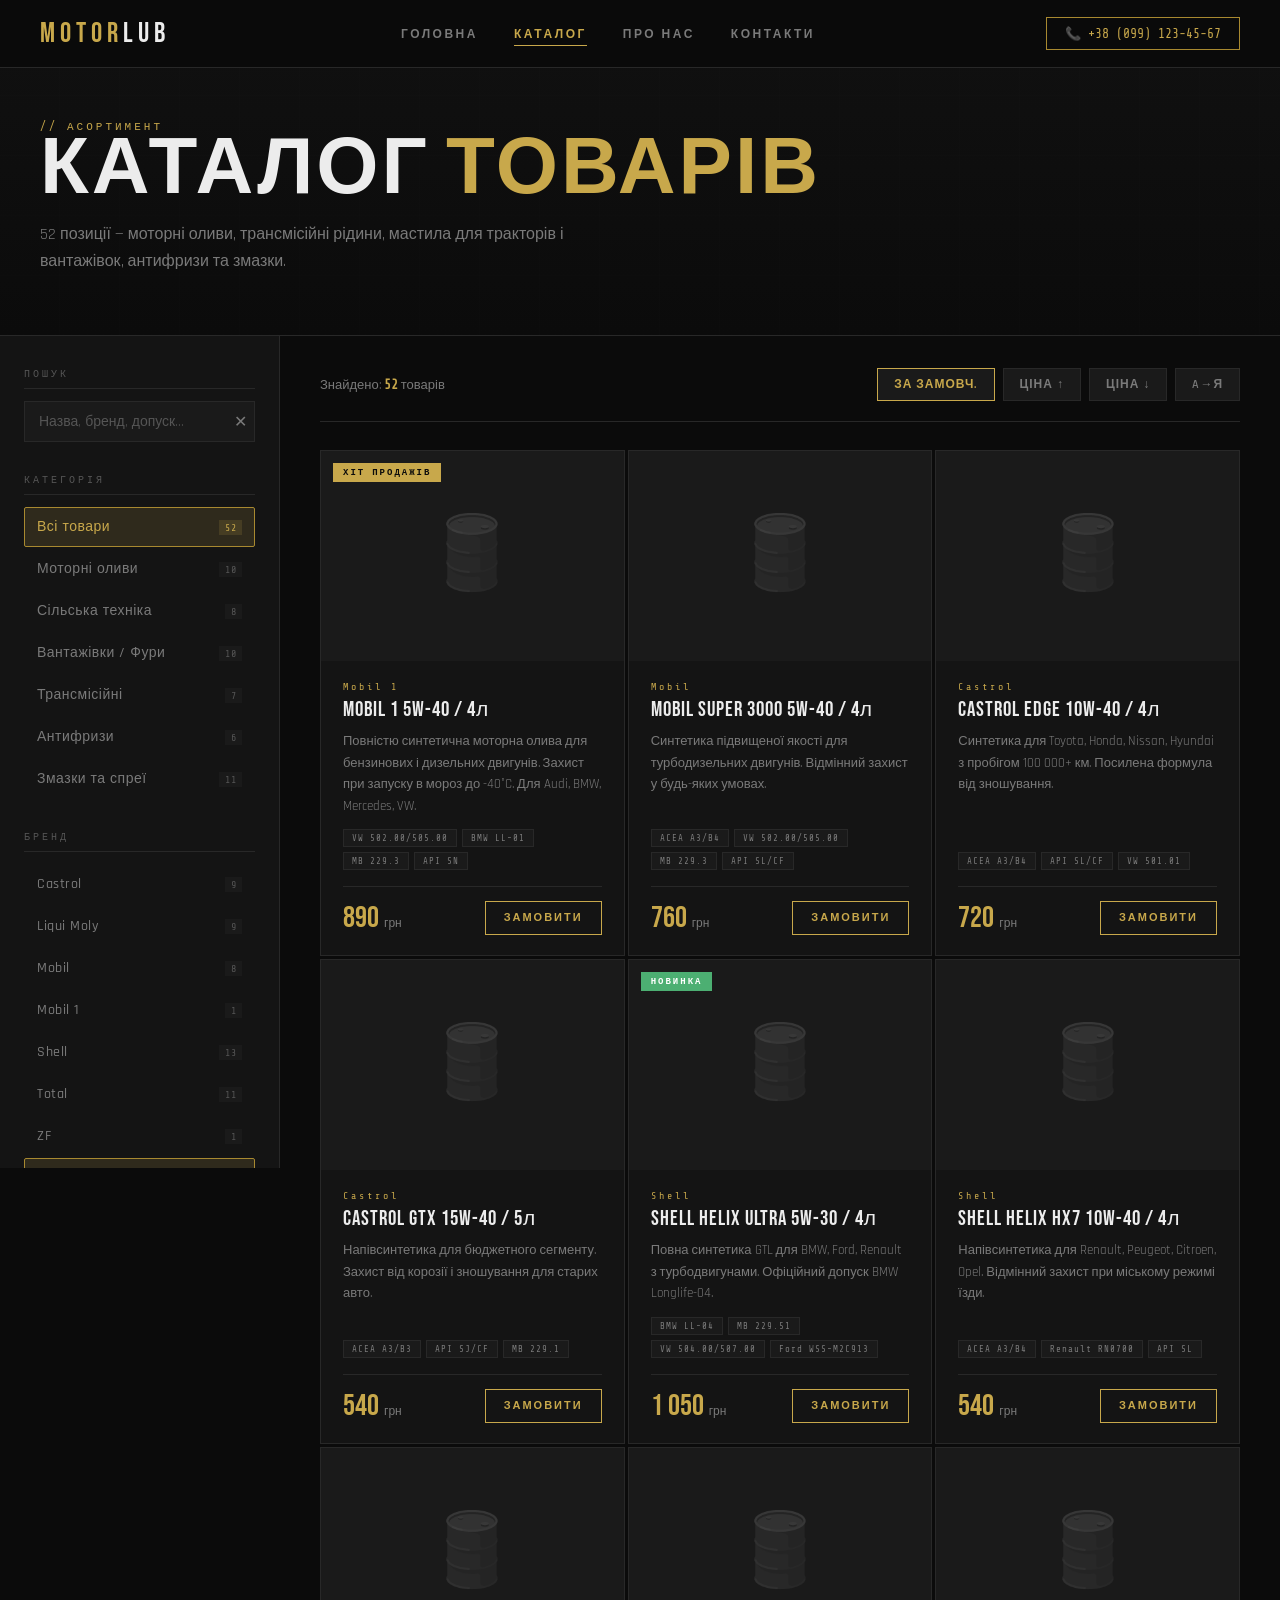
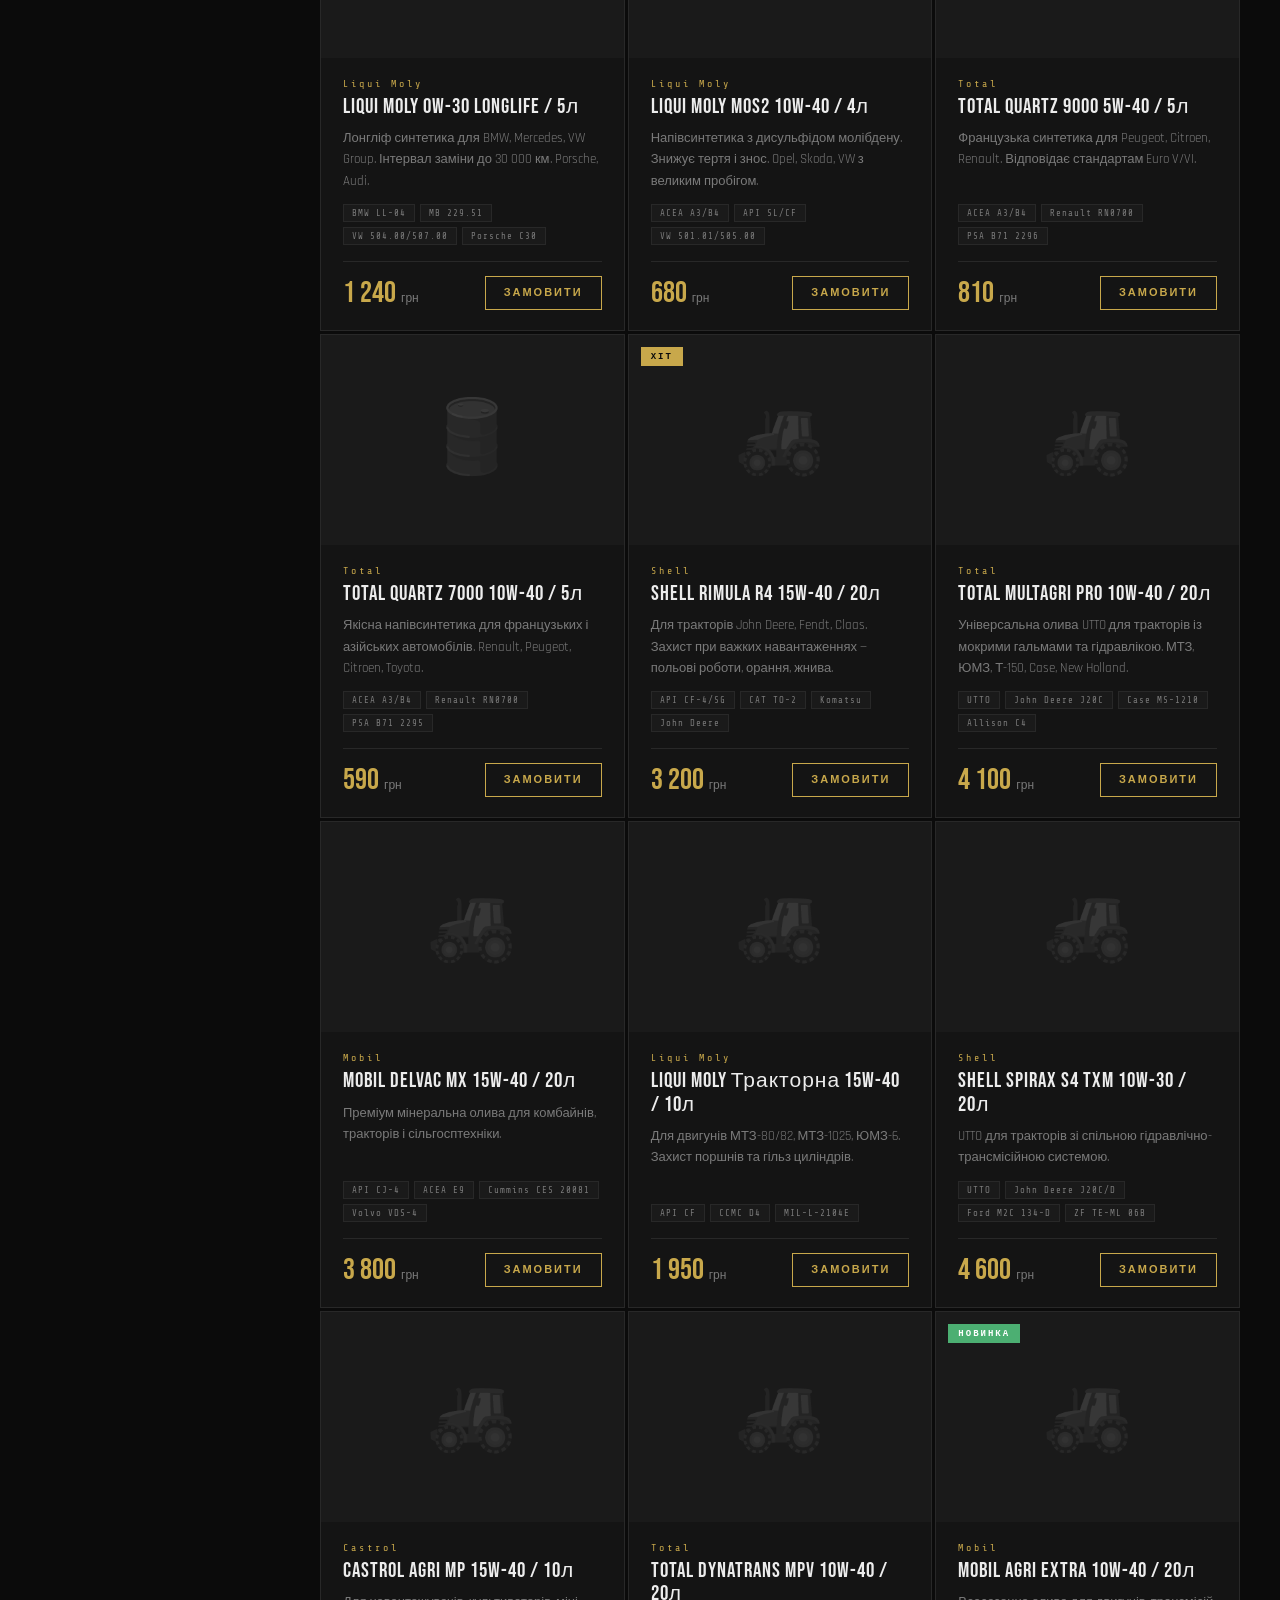
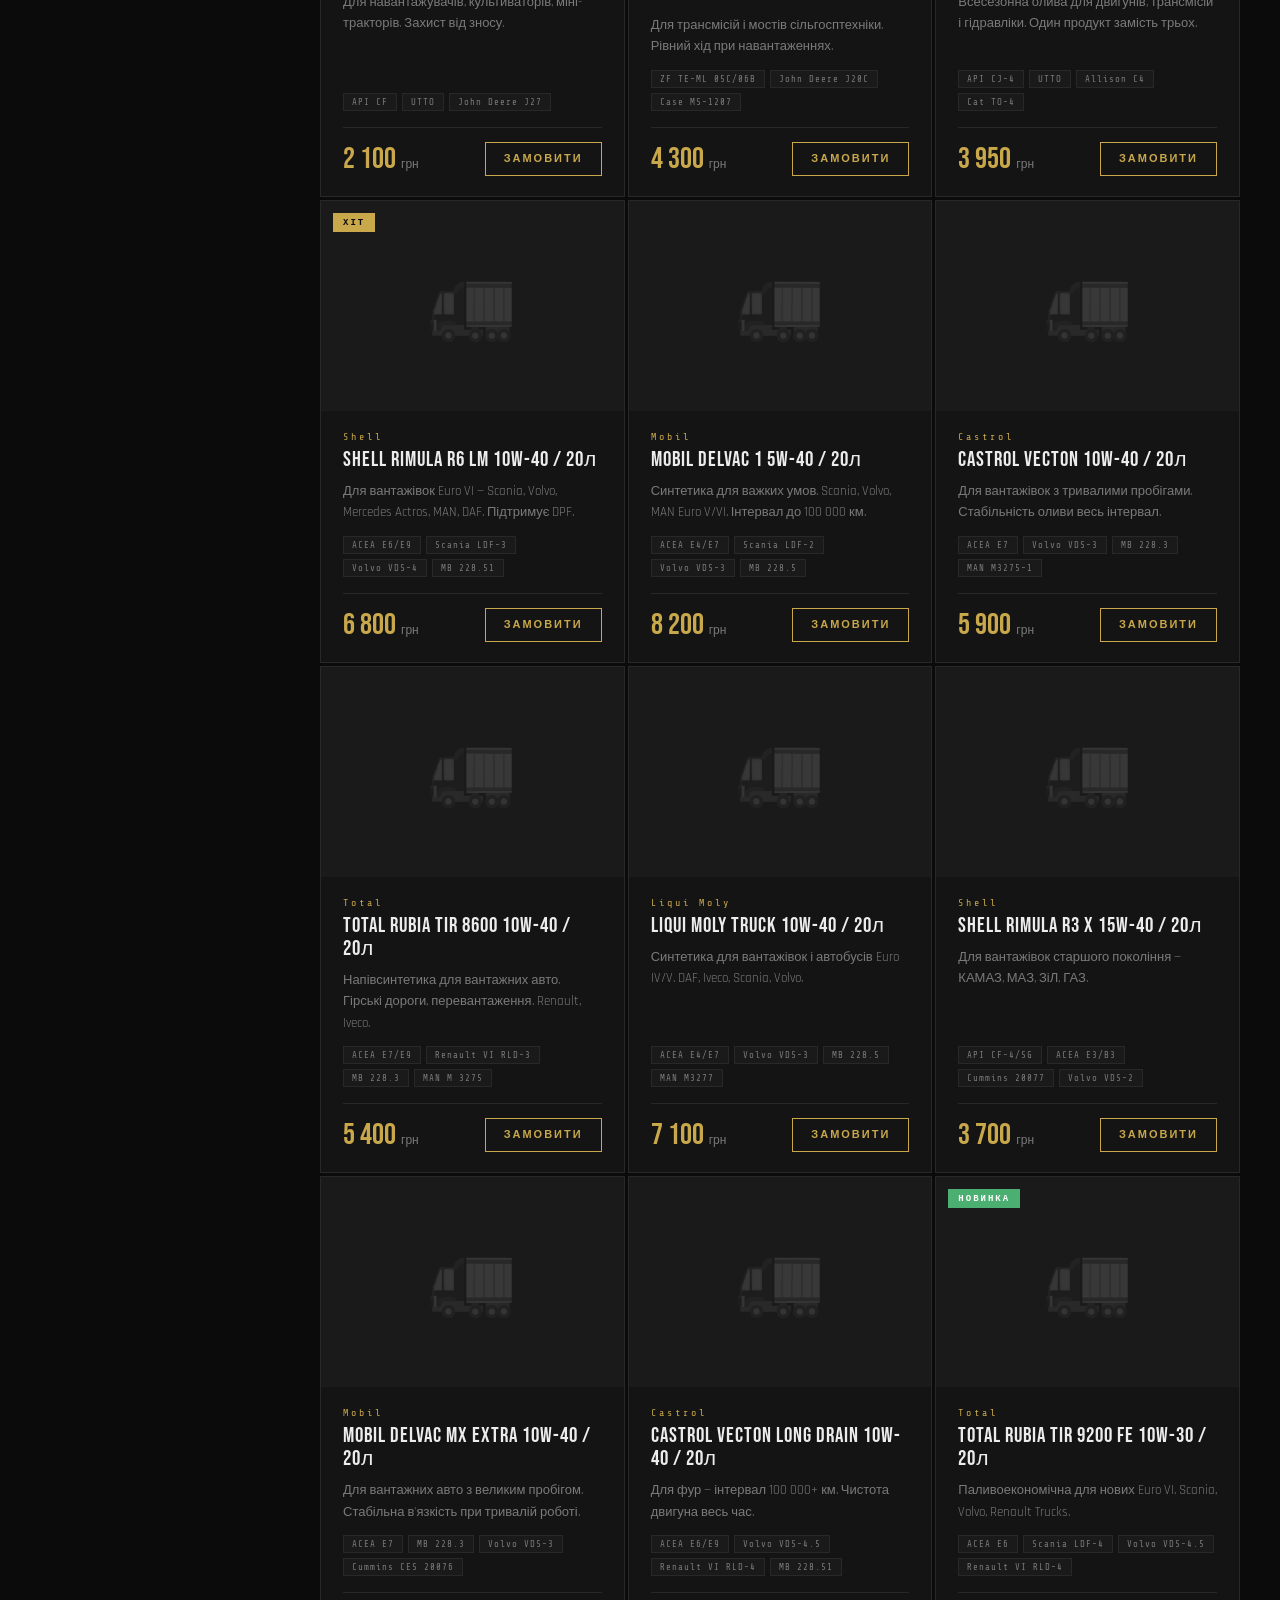
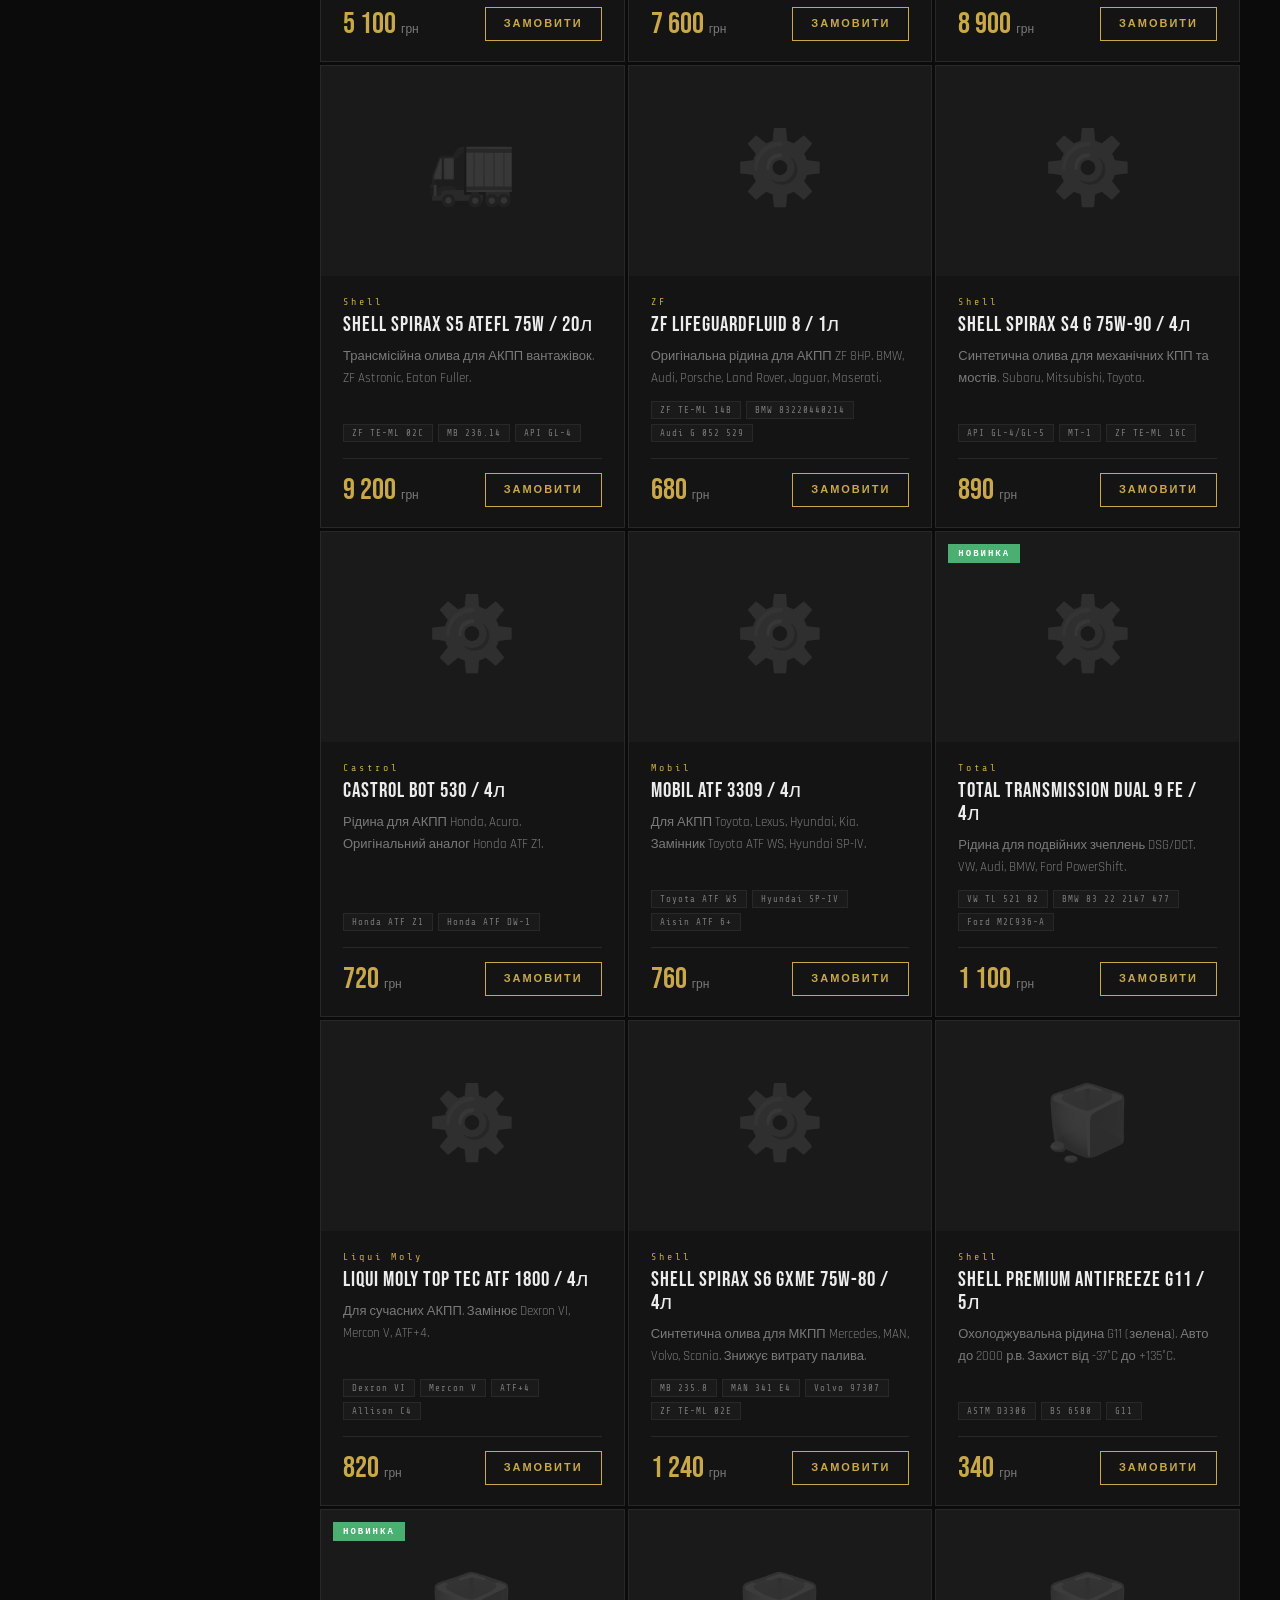
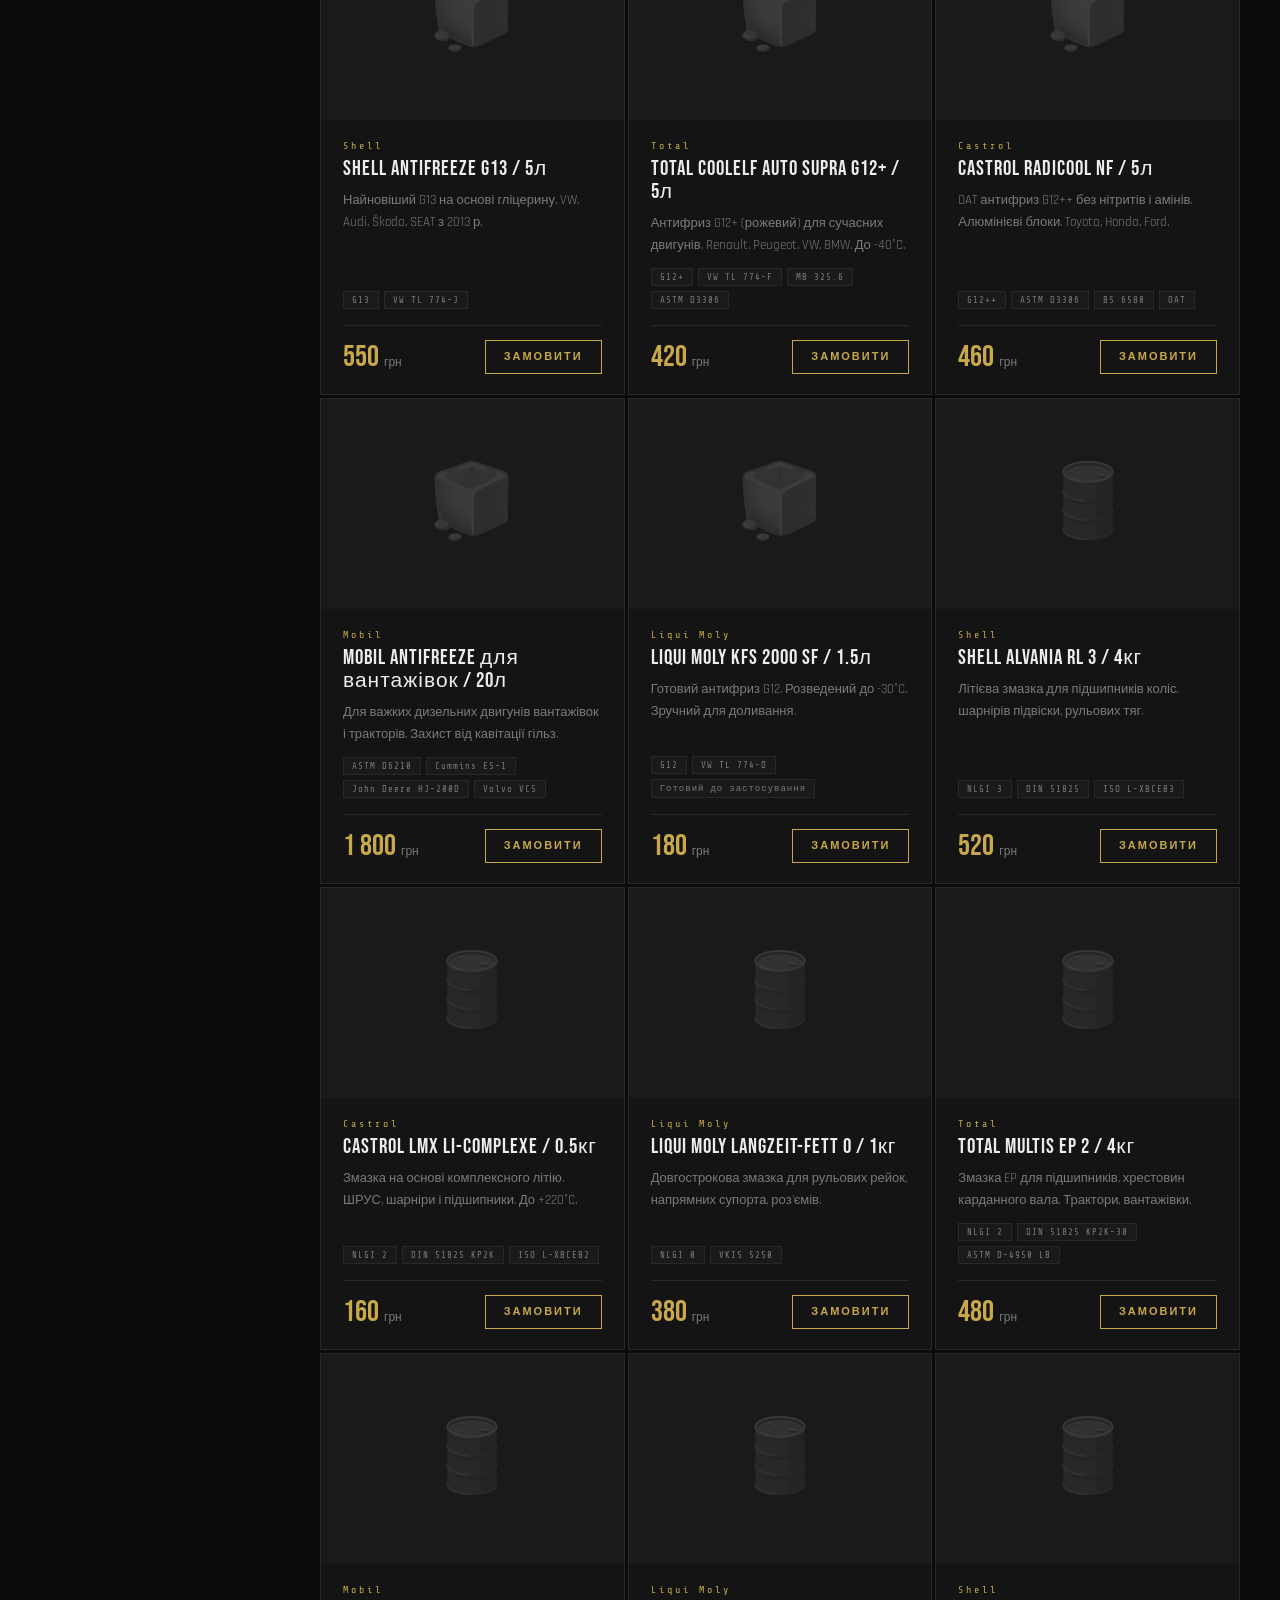
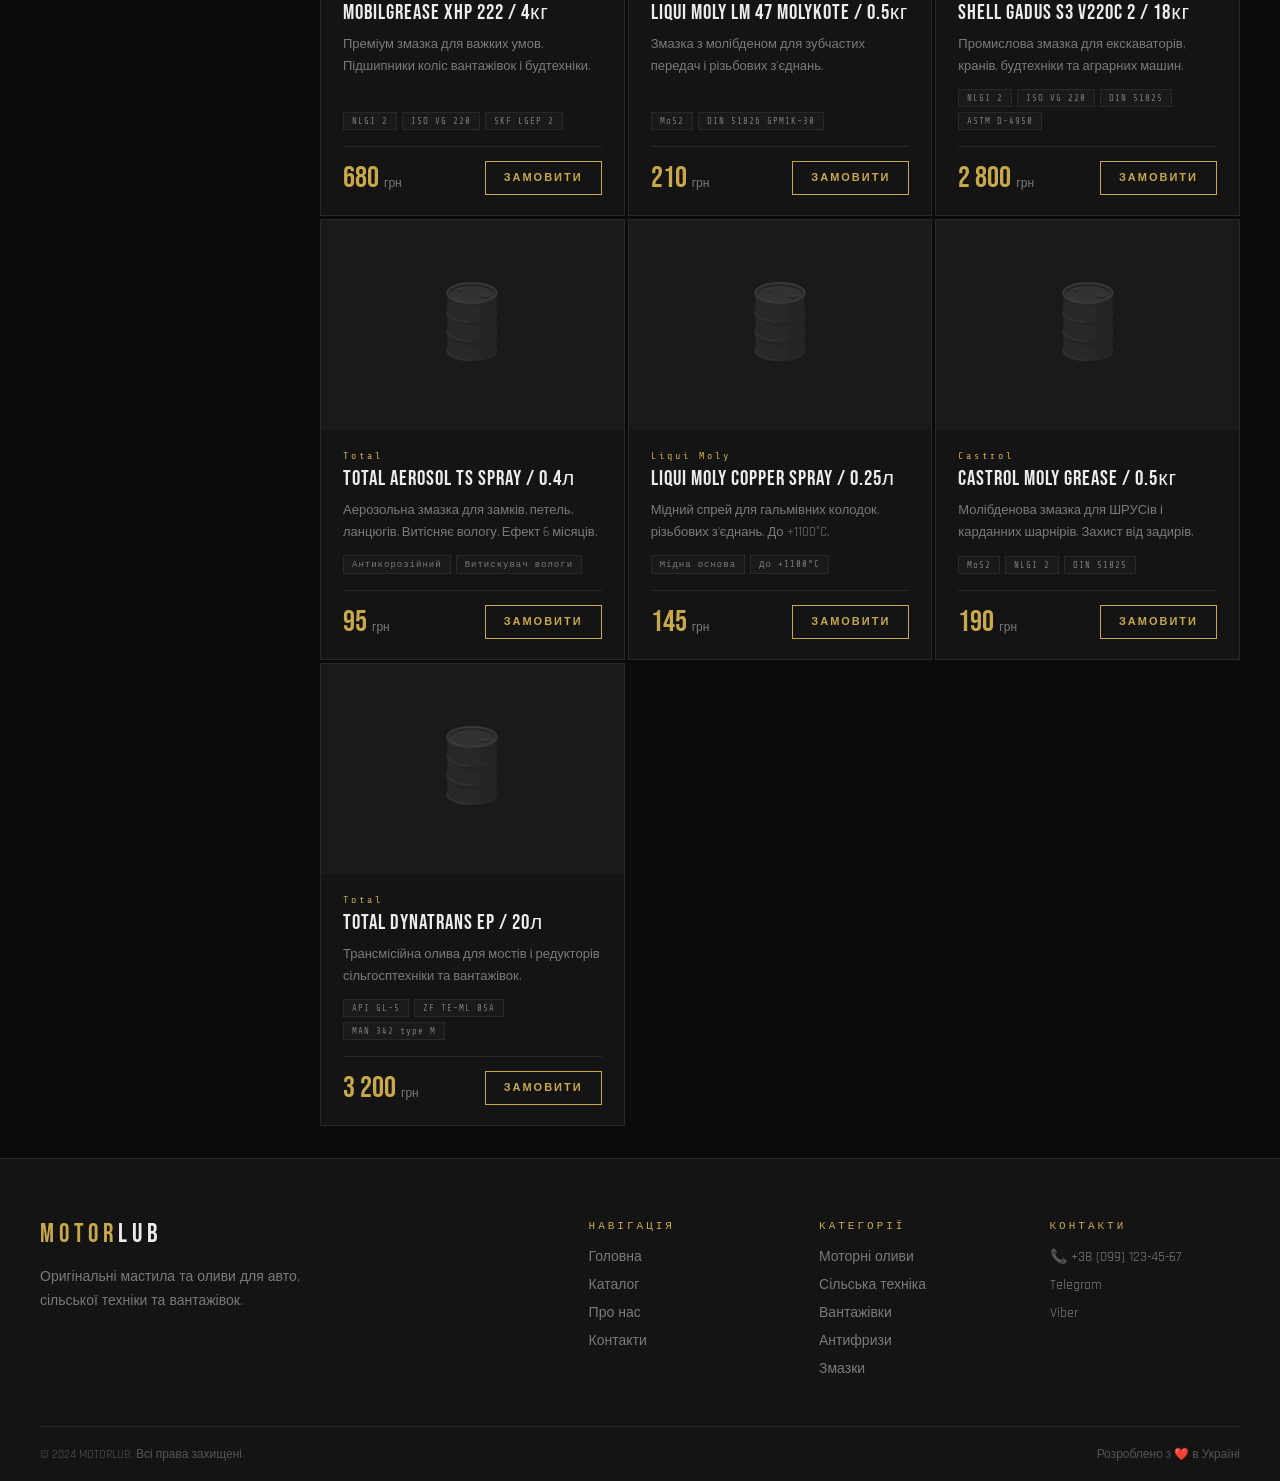
==== commit 2c4a5e6f: "Update catalog.html" ====
--- a/catalog.html
+++ b/catalog.html
@@ -148,58 +148,110 @@
 
 <script>
 const PRODUCTS = [
-  {id:1,category:'motor',brand:'Mobil 1',name:'Mobil 1 5W-40 / 4л',desc:'Повністю синтетична моторна олива для бензинових і дизельних двигунів. Захист при запуску в мороз до -40°C. Для Audi, BMW, Mercedes, VW.',specs:['VW 502.00/505.00','BMW LL-01','MB 229.3','API SN'],price:890,badge:'badge-hit',badgeText:'Хіт продажів',emoji:'🛢️'},
-  {id:2,category:'motor',brand:'Castrol',name:'Castrol EDGE 10W-40 / 4л',desc:'Синтетика для Toyota, Honda, Nissan, Hyundai з пробігом 100 000+ км. Посилена формула від зношування.',specs:['ACEA A3/B4','API SL/CF','VW 501.01'],price:720,badge:'',badgeText:'',emoji:'🛢️'},
-  {id:3,category:'motor',brand:'Shell',name:'Shell Helix Ultra 5W-30 / 4л',desc:'Повна синтетика GTL для BMW, Ford, Renault з турбодвигунами. Офіційний допуск BMW Longlife-04.',specs:['BMW LL-04','MB 229.51','VW 504.00/507.00','Ford WSS-M2C913'],price:1050,badge:'badge-new',badgeText:'Новинка',emoji:'🛢️'},
-  {id:4,category:'motor',brand:'Liqui Moly',name:'Liqui Moly 0W-30 Longlife / 5л',desc:'Лонгліф синтетика для BMW, Mercedes, VW Group. Інтервал заміни до 30 000 км. Porsche, Audi.',specs:['BMW LL-04','MB 229.51','VW 504.00/507.00','Porsche C30'],price:1240,badge:'',badgeText:'',emoji:'🛢️'},
-  {id:5,category:'motor',brand:'Total',name:'Total Quartz 9000 5W-40 / 5л',desc:'Французька синтетика для Peugeot, Citroen, Renault. Відповідає стандартам Euro V/VI.',specs:['ACEA A3/B4','Renault RN0700','PSA B71 2296'],price:810,badge:'',badgeText:'',emoji:'🛢️'},
-  {id:6,category:'motor',brand:'Mobil',name:'Mobil Super 3000 5W-40 / 4л',desc:'Синтетика підвищеної якості для турбодизельних двигунів. Відмінний захист у будь-яких умовах.',specs:['ACEA A3/B4','VW 502.00/505.00','MB 229.3','API SL/CF'],price:760,badge:'',badgeText:'',emoji:'🛢️'},
-  {id:7,category:'motor',brand:'Castrol',name:'Castrol GTX 15W-40 / 5л',desc:'Напівсинтетика для бюджетного сегменту. Захист від корозії і зношування для старих авто.',specs:['ACEA A3/B3','API SJ/CF','MB 229.1'],price:540,badge:'',badgeText:'',emoji:'🛢️'},
-  {id:8,category:'motor',brand:'Shell',name:'Shell Rimula R4 L 15W-40 / 4л',desc:'Мінеральна олива для атмосферних і турбодизелів старого покоління. ГАЗ, КАМАЗ, МАЗ, ЗіЛ.',specs:['API CF-4/SG','ACEA E2','MB 228.1','Volvo VDS'],price:430,badge:'',badgeText:'',emoji:'🛢️'},
-  {id:9,category:'motor',brand:'Liqui Moly',name:'Liqui Moly MoS2 10W-40 / 4л',desc:'Напівсинтетика з дисульфідом молібдену. Знижує тертя і знос. Opel, Skoda, VW з великим пробігом.',specs:['ACEA A3/B4','API SL/CF','VW 501.01/505.00'],price:680,badge:'',badgeText:'',emoji:'🛢️'},
-  {id:10,category:'motor',brand:'Total',name:'Total Quartz 7000 10W-40 / 5л',desc:'Якісна напівсинтетика для французьких і азійських автомобілів. Renault, Peugeot, Citroen, Toyota.',specs:['ACEA A3/B4','Renault RN0700','PSA B71 2295'],price:590,badge:'',badgeText:'',emoji:'🛢️'},
-  {id:11,category:'motor',brand:'Shell',name:'Shell Helix HX7 10W-40 / 4л',desc:'Напівсинтетика для Renault, Peugeot, Citroen, Opel. Відмінний захист при міському режимі їзди.',specs:['ACEA A3/B4','Renault RN0700','API SL'],price:540,badge:'',badgeText:'',emoji:'🛢️'},
-  {id:12,category:'agro',brand:'Shell',name:'Shell Rimula R4 15W-40 / 20л',desc:'Для тракторів John Deere, Fendt, Claas. Захист при важких навантаженнях — польові роботи, орання, жнива.',specs:['API CF-4/SG','CAT TO-2','Komatsu','John Deere'],price:3200,badge:'badge-hit',badgeText:'Хіт',emoji:'🚜'},
-  {id:13,category:'agro',brand:'Total',name:'Total Multagri Pro 10W-40 / 20л',desc:'Універсальна олива UTTO для тракторів із мокрими гальмами та гідравлікою. МТЗ, ЮМЗ, Т-150, Case, New Holland.',specs:['UTTO','John Deere J20C','Case MS-1210','Allison C4'],price:4100,badge:'',badgeText:'',emoji:'🚜'},
-  {id:14,category:'agro',brand:'Mobil',name:'Mobil Delvac MX 15W-40 / 20л',desc:'Преміум мінеральна олива для комбайнів, тракторів і сільгосптехніки.',specs:['API CJ-4','ACEA E9','Cummins CES 20081','Volvo VDS-4'],price:3800,badge:'',badgeText:'',emoji:'🚜'},
-  {id:15,category:'agro',brand:'Liqui Moly',name:'Liqui Moly Тракторна 15W-40 / 10л',desc:'Для двигунів МТЗ-80/82, МТЗ-1025, ЮМЗ-6. Захист поршнів та гільз циліндрів.',specs:['API CF','CCMC D4','MIL-L-2104E'],price:1950,badge:'',badgeText:'',emoji:'🚜'},
-  {id:16,category:'agro',brand:'Shell',name:'Shell Spirax S4 TXM 10W-30 / 20л',desc:'UTTO для тракторів зі спільною гідравлічно-трансмісійною системою.',specs:['UTTO','John Deere J20C/D','Ford M2C 134-D','ZF TE-ML 06B'],price:4600,badge:'',badgeText:'',emoji:'🚜'},
-  {id:17,category:'agro',brand:'Castrol',name:'Castrol Agri MP 15W-40 / 10л',desc:'Для навантажувачів, культиваторів, міні-тракторів. Захист від зносу.',specs:['API CF','UTTO','John Deere J27'],price:2100,badge:'',badgeText:'',emoji:'🚜'},
-  {id:18,category:'agro',brand:'Total',name:'Total Dynatrans MPV 10W-40 / 20л',desc:'Для трансмісій і мостів сільгосптехніки. Рівний хід при навантаженнях.',specs:['ZF TE-ML 05C/06B','John Deere J20C','Case MS-1207'],price:4300,badge:'',badgeText:'',emoji:'🚜'},
-  {id:19,category:'agro',brand:'Mobil',name:'Mobil Agri Extra 10W-40 / 20л',desc:'Всесезонна олива для двигунів, трансмісій і гідравліки. Один продукт замість трьох.',specs:['API CJ-4','UTTO','Allison C4','Cat TO-4'],price:3950,badge:'badge-new',badgeText:'Новинка',emoji:'🚜'},
-  {id:20,category:'truck',brand:'Shell',name:'Shell Rimula R6 LM 10W-40 / 20л',desc:'Для вантажівок Euro VI — Scania, Volvo, Mercedes Actros, MAN, DAF. Підтримує DPF.',specs:['ACEA E6/E9','Scania LDF-3','Volvo VDS-4','MB 228.51'],price:6800,badge:'badge-hit',badgeText:'Хіт',emoji:'🚛'},
-  {id:21,category:'truck',brand:'Mobil',name:'Mobil Delvac 1 5W-40 / 20л',desc:'Синтетика для важких умов. Scania, Volvo, MAN Euro V/VI. Інтервал до 100 000 км.',specs:['ACEA E4/E7','Scania LDF-2','Volvo VDS-3','MB 228.5'],price:8200,badge:'',badgeText:'',emoji:'🚛'},
-  {id:22,category:'truck',brand:'Castrol',name:'Castrol Vecton 10W-40 / 20л',desc:'Для вантажівок з тривалими пробігами. Стабільність оливи весь інтервал.',specs:['ACEA E7','Volvo VDS-3','MB 228.3','MAN M3275-1'],price:5900,badge:'',badgeText:'',emoji:'🚛'},
-  {id:23,category:'truck',brand:'Total',name:'Total Rubia TIR 8600 10W-40 / 20л',desc:'Напівсинтетика для вантажних авто. Гірські дороги, перевантаження. Renault, Iveco.',specs:['ACEA E7/E9','Renault VI RLD-3','MB 228.3','MAN M 3275'],price:5400,badge:'',badgeText:'',emoji:'🚛'},
-  {id:24,category:'truck',brand:'Liqui Moly',name:'Liqui Moly Truck 10W-40 / 20л',desc:'Синтетика для вантажівок і автобусів Euro IV/V. DAF, Iveco, Scania, Volvo.',specs:['ACEA E4/E7','Volvo VDS-3','MB 228.5','MAN M3277'],price:7100,badge:'',badgeText:'',emoji:'🚛'},
-  {id:25,category:'truck',brand:'Shell',name:'Shell Rimula R3 X 15W-40 / 20л',desc:'Для вантажівок старшого покоління — КАМАЗ, МАЗ, ЗіЛ, ГАЗ.',specs:['API CF-4/SG','ACEA E3/B3','Cummins 20077','Volvo VDS-2'],price:3700,badge:'',badgeText:'',emoji:'🚛'},
-  {id:26,category:'truck',brand:'Mobil',name:'Mobil Delvac MX Extra 10W-40 / 20л',desc:'Для вантажних авто з великим пробігом. Стабільна в\'язкість при тривалій роботі.',specs:['ACEA E7','MB 228.3','Volvo VDS-3','Cummins CES 20076'],price:5100,badge:'',badgeText:'',emoji:'🚛'},
-  {id:27,category:'truck',brand:'Castrol',name:'Castrol Vecton Long Drain 10W-40 / 20л',desc:'Для фур — інтервал 100 000+ км. Чистота двигуна весь час.',specs:['ACEA E6/E9','Volvo VDS-4.5','Renault VI RLD-4','MB 228.51'],price:7600,badge:'',badgeText:'',emoji:'🚛'},
-  {id:28,category:'truck',brand:'Total',name:'Total Rubia TIR 9200 FE 10W-30 / 20л',desc:'Паливоекономічна для нових Euro VI. Scania, Volvo, Renault Trucks.',specs:['ACEA E6','Scania LDF-4','Volvo VDS-4.5','Renault VI RLD-4'],price:8900,badge:'badge-new',badgeText:'Новинка',emoji:'🚛'},
-  {id:29,category:'truck',brand:'Shell',name:'Shell Spirax S5 ATEFL 75W / 20л',desc:'Трансмісійна олива для АКПП вантажівок. ZF Astronic, Eaton Fuller.',specs:['ZF TE-ML 02C','MB 236.14','API GL-4'],price:9200,badge:'',badgeText:'',emoji:'🚛'},
-  {id:30,category:'trans',brand:'ZF',name:'ZF LifeguardFluid 8 / 1л',desc:'Оригінальна рідина для АКПП ZF 8HP. BMW, Audi, Porsche, Land Rover, Jaguar, Maserati.',specs:['ZF TE-ML 14B','BMW 83220440214','Audi G 052 529'],price:680,badge:'',badgeText:'',emoji:'⚙️'},
-  {id:31,category:'trans',brand:'Shell',name:'Shell Spirax S4 G 75W-90 / 4л',desc:'Синтетична олива для механічних КПП та мостів. Subaru, Mitsubishi, Toyota.',specs:['API GL-4/GL-5','MT-1','ZF TE-ML 16C'],price:890,badge:'',badgeText:'',emoji:'⚙️'},
-  {id:32,category:'trans',brand:'Castrol',name:'Castrol BOT 530 / 4л',desc:'Рідина для АКПП Honda, Acura. Оригінальний аналог Honda ATF Z1.',specs:['Honda ATF Z1','Honda ATF DW-1'],price:720,badge:'',badgeText:'',emoji:'⚙️'},
-  {id:33,category:'trans',brand:'Mobil',name:'Mobil ATF 3309 / 4л',desc:'Для АКПП Toyota, Lexus, Hyundai, Kia. Замінник Toyota ATF WS, Hyundai SP-IV.',specs:['Toyota ATF WS','Hyundai SP-IV','Aisin ATF 6+'],price:760,badge:'',badgeText:'',emoji:'⚙️'},
-  {id:34,category:'trans',brand:'Total',name:'Total Transmission DUAL 9 FE / 4л',desc:'Рідина для подвійних зчеплень DSG/DCT. VW, Audi, BMW, Ford PowerShift.',specs:['VW TL 521 82','BMW 83 22 2147 477','Ford M2C936-A'],price:1100,badge:'badge-new',badgeText:'Новинка',emoji:'⚙️'},
-  {id:35,category:'trans',brand:'Liqui Moly',name:'Liqui Moly Top Tec ATF 1800 / 4л',desc:'Для сучасних АКПП. Замінює Dexron VI, Mercon V, ATF+4.',specs:['Dexron VI','Mercon V','ATF+4','Allison C4'],price:820,badge:'',badgeText:'',emoji:'⚙️'},
-  {id:36,category:'trans',brand:'Shell',name:'Shell Spirax S6 GXME 75W-80 / 4л',desc:'Синтетична олива для МКПП Mercedes, MAN, Volvo, Scania. Знижує витрату палива.',specs:['MB 235.8','MAN 341 E4','Volvo 97307','ZF TE-ML 02E'],price:1240,badge:'',badgeText:'',emoji:'⚙️'},
-  {id:37,category:'antifreeze',brand:'Shell',name:'Shell Premium Antifreeze G11 / 5л',desc:'Охолоджувальна рідина G11 (зелена). Авто до 2000 р.в. Захист від -37°C до +135°C.',specs:['ASTM D3306','BS 6580','G11'],price:340,badge:'',badgeText:'',emoji:'🧊'},
-  {id:38,category:'antifreeze',brand:'Total',name:'Total Coolelf Auto Supra G12+ / 5л',desc:'Антифриз G12+ (рожевий) для сучасних двигунів. Renault, Peugeot, VW, BMW. До -40°C.',specs:['G12+','VW TL 774-F','MB 325.6','ASTM D3306'],price:420,badge:'',badgeText:'',emoji:'🧊'},
-  {id:39,category:'antifreeze',brand:'Castrol',name:'Castrol Radicool NF / 5л',desc:'OAT антифриз G12++ без нітритів і амінів. Алюмінієві блоки. Toyota, Honda, Ford.',specs:['G12++','ASTM D3306','BS 6580','OAT'],price:460,badge:'',badgeText:'',emoji:'🧊'},
-  {id:40,category:'antifreeze',brand:'Shell',name:'Shell Antifreeze G13 / 5л',desc:'Найновіший G13 на основі гліцерину. VW, Audi, Škoda, SEAT з 2013 р.',specs:['G13','VW TL 774-J'],price:550,badge:'badge-new',badgeText:'Новинка',emoji:'🧊'},
-  {id:41,category:'antifreeze',brand:'Mobil',name:'Mobil Antifreeze для вантажівок / 20л',desc:'Для важких дизельних двигунів вантажівок і тракторів. Захист від кавітації гільз.',specs:['ASTM D6210','Cummins ES-1','John Deere HJ-200D','Volvo VCS'],price:1800,badge:'',badgeText:'',emoji:'🧊'},
-  {id:42,category:'antifreeze',brand:'Liqui Moly',name:'Liqui Moly KFS 2000 SF / 1.5л',desc:'Готовий антифриз G12. Розведений до -30°C. Зручний для доливання.',specs:['G12','VW TL 774-D','Готовий до застосування'],price:180,badge:'',badgeText:'',emoji:'🧊'},
-  {id:43,category:'grease',brand:'Shell',name:'Shell Alvania RL 3 / 4кг',desc:'Літієва змазка для підшипників коліс, шарнірів підвіски, рульових тяг.',specs:['NLGI 3','DIN 51825','ISO L-XBCEB3'],price:520,badge:'',badgeText:'',emoji:'🛢️'},
-  {id:44,category:'grease',brand:'Castrol',name:'Castrol LMX Li-Complexe / 0.5кг',desc:'Змазка на основі комплексного літію. ШРУС, шарніри і підшипники. До +220°C.',specs:['NLGI 2','DIN 51825 KP2K','ISO L-XBCEB2'],price:160,badge:'',badgeText:'',emoji:'🛢️'},
-  {id:45,category:'grease',brand:'Liqui Moly',name:'Liqui Moly Langzeit-Fett 0 / 1кг',desc:'Довгострокова змазка для рульових рейок, напрямних супорта, роз\'ємів.',specs:['NLGI 0','VKIS 5250'],price:380,badge:'',badgeText:'',emoji:'🛢️'},
-  {id:46,category:'grease',brand:'Total',name:'Total Multis EP 2 / 4кг',desc:'Змазка EP для підшипників, хрестовин карданного вала. Трактори, вантажівки.',specs:['NLGI 2','DIN 51825 KP2K-30','ASTM D-4950 LB'],price:480,badge:'',badgeText:'',emoji:'🛢️'},
-  {id:47,category:'grease',brand:'Mobil',name:'Mobilgrease XHP 222 / 4кг',desc:'Преміум змазка для важких умов. Підшипники коліс вантажівок і будтехніки.',specs:['NLGI 2','ISO VG 220','SKF LGEP 2'],price:680,badge:'',badgeText:'',emoji:'🛢️'},
-  {id:48,category:'grease',brand:'Liqui Moly',name:'Liqui Moly LM 47 Molykote / 0.5кг',desc:'Змазка з молібденом для зубчастих передач і різьбових з\'єднань.',specs:['MoS2','DIN 51826 GPM1K-30'],price:210,badge:'',badgeText:'',emoji:'🛢️'},
-  {id:49,category:'grease',brand:'Shell',name:'Shell Gadus S3 V220C 2 / 18кг',desc:'Промислова змазка для екскаваторів, кранів, будтехніки та аграрних машин.',specs:['NLGI 2','ISO VG 220','DIN 51825','ASTM D-4950'],price:2800,badge:'',badgeText:'',emoji:'🛢️'},
-  {id:50,category:'grease',brand:'Total',name:'Total Aerosol TS Spray 0.4л',desc:'Аерозольна змазка для замків, петель, ланцюгів. Витісняє вологу. Ефект 6 місяців.',specs:['Антикорозійний','Витискувач вологи'],price:95,badge:'',badgeText:'',emoji:'🛢️'},
-  {id:51,category:'grease',brand:'Liqui Moly',name:'Liqui Moly Copper Spray / 0.25л',desc:'Мідний спрей для гальмівних колодок, різьбових з\'єднань. До +1100°C.',specs:['Мідна основа','До +1100°C'],price:145,badge:'',badgeText:'',emoji:'🛢️'},
-  {id:52,category:'grease',brand:'Castrol',name:'Castrol Moly Grease / 0.5кг',desc:'Молібденова змазка для ШРУСів і карданних шарнірів. Захист від задирів.',specs:['MoS2','NLGI 2','DIN 51825'],price:190,badge:'',badgeText:'',emoji:'🛢️'},
+  // 1
+  {id:1,category:'motor',brand:'Mobil 1',name:'Mobil 1 5W-40 / 4л',desc:'Повністю синтетична моторна олива для бензинових і дизельних двигунів. Захист при запуску в мороз до -40°C. Для Audi, BMW, Mercedes, VW.',specs:['VW 502.00/505.00','BMW LL-01','MB 229.3','API SN'],price:890,badge:'badge-hit',badgeText:'Хіт продажів',img:'https://img6.itbox.ua/1600x1600/prod_img/6/U0489906_big.webp',emoji:'🛢️'},
+  // 2
+  {id:2,category:'motor',brand:'Mobil',name:'Mobil Super 3000 5W-40 / 4л',desc:'Синтетика підвищеної якості для турбодизельних двигунів. Відмінний захист у будь-яких умовах.',specs:['ACEA A3/B4','VW 502.00/505.00','MB 229.3','API SL/CF'],price:760,badge:'',badgeText:'',img:'https://images.prom.ua/4545953987_w640_h640_mastilo-mobil-super.jpg',emoji:'🛢️'},
+  // 3
+  {id:3,category:'motor',brand:'Castrol',name:'Castrol EDGE 10W-40 / 4л',desc:'Синтетика для Toyota, Honda, Nissan, Hyundai з пробігом 100 000+ км. Посилена формула від зношування.',specs:['ACEA A3/B4','API SL/CF','VW 501.01'],price:720,badge:'',badgeText:'',img:'https://content2.rozetka.com.ua/goods/images/big/552650684.jpg',emoji:'🛢️'},
+  // 4
+  {id:4,category:'motor',brand:'Castrol',name:'Castrol GTX 15W-40 / 5л',desc:'Напівсинтетика для бюджетного сегменту. Захист від корозії і зношування для старих авто.',specs:['ACEA A3/B3','API SJ/CF','MB 229.1'],price:540,badge:'',badgeText:'',img:'https://content2.rozetka.com.ua/goods/images/big/637998994.jpg',emoji:'🛢️'},
+  // 5
+  {id:5,category:'motor',brand:'Shell',name:'Shell Helix Ultra 5W-30 / 4л',desc:'Повна синтетика GTL для BMW, Ford, Renault з турбодвигунами. Офіційний допуск BMW Longlife-04.',specs:['BMW LL-04','MB 229.51','VW 504.00/507.00','Ford WSS-M2C913'],price:1050,badge:'badge-new',badgeText:'Новинка',img:'https://oiler.pro/media/catalog/product/cache/2fbce5c824613a877758e7a17319e4f2/1/9/1995541_3.webp',emoji:'🛢️'},
+  // 6
+  {id:6,category:'motor',brand:'Shell',name:'Shell Helix HX7 10W-40 / 4л',desc:'Напівсинтетика для Renault, Peugeot, Citroen, Opel. Відмінний захист при міському режимі їзди.',specs:['ACEA A3/B4','Renault RN0700','API SL'],price:540,badge:'',badgeText:'',img:'https://oiler.pro/media/catalog/product/cache/2fbce5c824613a877758e7a17319e4f2/_/-/_-_001541_shell_helix_hx7_10w-40_4l.png',emoji:'🛢️'},
+  // 7
+  {id:7,category:'motor',brand:'Liqui Moly',name:'Liqui Moly 0W-30 Longlife / 5л',desc:'Лонгліф синтетика для BMW, Mercedes, VW Group. Інтервал заміни до 30 000 км. Porsche, Audi.',specs:['BMW LL-04','MB 229.51','VW 504.00/507.00','Porsche C30'],price:1240,badge:'',badgeText:'',img:'https://oiler.pro/media/catalog/product/cache/7ac943dd0568fe9c8742046ea7a5bdc8/l/i/liqui_moly_synthoil_longtime_0w30_5l_1.webp',emoji:'🛢️'},
+  // 8
+  {id:8,category:'motor',brand:'Liqui Moly',name:'Liqui Moly MoS2 10W-40 / 4л',desc:'Напівсинтетика з дисульфідом молібдену. Знижує тертя і знос. Opel, Skoda, VW з великим пробігом.',specs:['ACEA A3/B4','API SL/CF','VW 501.01/505.00'],price:680,badge:'',badgeText:'',img:'https://oiler.pro/media/catalog/product/cache/7ac943dd0568fe9c8742046ea7a5bdc8/1/5/1536_3.webp',emoji:'🛢️'},
+  // 9
+  {id:9,category:'motor',brand:'Total',name:'Total Quartz 9000 5W-40 / 5л',desc:'Французька синтетика для Peugeot, Citroen, Renault. Відповідає стандартам Euro V/VI.',specs:['ACEA A3/B4','Renault RN0700','PSA B71 2296'],price:810,badge:'',badgeText:'',img:'https://oiler.pro/media/catalog/product/cache/7ac943dd0568fe9c8742046ea7a5bdc8/1/1/1162_3.webp',emoji:'🛢️'},
+  // 10
+  {id:10,category:'motor',brand:'Total',name:'Total Quartz 7000 10W-40 / 5л',desc:'Якісна напівсинтетика для французьких і азійських автомобілів. Renault, Peugeot, Citroen, Toyota.',specs:['ACEA A3/B4','Renault RN0700','PSA B71 2295'],price:590,badge:'',badgeText:'',img:'https://oiler.pro/media/catalog/product/cache/7ac943dd0568fe9c8742046ea7a5bdc8/1/3/134_3.webp',emoji:'🛢️'},
+  // 11
+  {id:11,category:'agro',brand:'Shell',name:'Shell Rimula R4 15W-40 / 20л',desc:'Для тракторів John Deere, Fendt, Claas. Захист при важких навантаженнях — польові роботи, орання, жнива.',specs:['API CF-4/SG','CAT TO-2','Komatsu','John Deere'],price:3200,badge:'badge-hit',badgeText:'Хіт',img:'https://oiler.pro/media/catalog/product/cache/7ac943dd0568fe9c8742046ea7a5bdc8/r/i/rimula-r4-multi-10w-30_1_3.webp',emoji:'🚜'},
+  // 12
+  {id:12,category:'agro',brand:'Total',name:'Total Multagri Pro 10W-40 / 20л',desc:'Універсальна олива UTTO для тракторів із мокрими гальмами та гідравлікою. МТЗ, ЮМЗ, Т-150, Case, New Holland.',specs:['UTTO','John Deere J20C','Case MS-1210','Allison C4'],price:4100,badge:'',badgeText:'',img:'https://castroloil.com.ua/images/product_images/popup_images/576_0.jpg',emoji:'🚜'},
+  // 13
+  {id:13,category:'agro',brand:'Mobil',name:'Mobil Delvac MX 15W-40 / 20л',desc:'Преміум мінеральна олива для комбайнів, тракторів і сільгосптехніки.',specs:['API CJ-4','ACEA E9','Cummins CES 20081','Volvo VDS-4'],price:3800,badge:'',badgeText:'',img:'https://s.ek.ua/jpg_zoom1/1587542.jpg',emoji:'🚜'},
+  // 14
+  {id:14,category:'agro',brand:'Liqui Moly',name:'Liqui Moly Тракторна 15W-40 / 10л',desc:'Для двигунів МТЗ-80/82, МТЗ-1025, ЮМЗ-6. Захист поршнів та гільз циліндрів.',specs:['API CF','CCMC D4','MIL-L-2104E'],price:1950,badge:'',badgeText:'',img:'https://images.prom.ua/2786952584_w640_h640_2786952584.jpg',emoji:'🚜'},
+  // 15
+  {id:15,category:'agro',brand:'Shell',name:'Shell Spirax S4 TXM 10W-30 / 20л',desc:'UTTO для тракторів зі спільною гідравлічно-трансмісійною системою.',specs:['UTTO','John Deere J20C/D','Ford M2C 134-D','ZF TE-ML 06B'],price:4600,badge:'',badgeText:'',img:'https://www.ua.shell/business-customers/lubricants-for-business/lubricants-product-range/rimula-truck-heavy-duty-engine-oil/synthetic-technology-oils/shell-rimula-r6-lm-10w-40/_jcr_content/root/main/section_copy/standalone_asset.shellimg.jpeg/1722869456039/rimula-r6-lm.jpeg?imdensity=1&imwidth=509&impolicy=amidala-image',emoji:'🚜'},
+  // 16
+  {id:16,category:'agro',brand:'Castrol',name:'Castrol Agri MP 15W-40 / 10л',desc:'Для навантажувачів, культиваторів, міні-тракторів. Захист від зносу.',specs:['API CF','UTTO','John Deere J27'],price:2100,badge:'',badgeText:'',img:'https://s.ek.ua/jpg/345764.jpg',emoji:'🚜'},
+  // 17
+  {id:17,category:'agro',brand:'Total',name:'Total Dynatrans MPV 10W-40 / 20л',desc:'Для трансмісій і мостів сільгосптехніки. Рівний хід при навантаженнях.',specs:['ZF TE-ML 05C/06B','John Deere J20C','Case MS-1207'],price:4300,badge:'',badgeText:'',img:'https://castroloil.com.ua/images/product_images/popup_images/573_0.jpg',emoji:'🚜'},
+  // 18
+  {id:18,category:'agro',brand:'Mobil',name:'Mobil Agri Extra 10W-40 / 20л',desc:'Всесезонна олива для двигунів, трансмісій і гідравліки. Один продукт замість трьох.',specs:['API CJ-4','UTTO','Allison C4','Cat TO-4'],price:3950,badge:'badge-new',badgeText:'Новинка',img:'https://s.ek.ua/jpg/350933.jpg',emoji:'🚜'},
+  // 19
+  {id:19,category:'truck',brand:'Shell',name:'Shell Rimula R6 LM 10W-40 / 20л',desc:'Для вантажівок Euro VI — Scania, Volvo, Mercedes Actros, MAN, DAF. Підтримує DPF.',specs:['ACEA E6/E9','Scania LDF-3','Volvo VDS-4','MB 228.51'],price:6800,badge:'badge-hit',badgeText:'Хіт',img:'https://liquimoly-shop.com.ua/upload/iblock/31b/wz81h10ww5z4n0yarouj14fnfo0yu4yq/liqui_moly_lkw_leichtlauf_motoroil_10w_40_20l.jpg',emoji:'🚛'},
+  // 20
+  {id:20,category:'truck',brand:'Mobil',name:'Mobil Delvac 1 5W-40 / 20л',desc:'Синтетика для важких умов. Scania, Volvo, MAN Euro V/VI. Інтервал до 100 000 км.',specs:['ACEA E4/E7','Scania LDF-2','Volvo VDS-3','MB 228.5'],price:8200,badge:'',badgeText:'',img:'https://s.ek.ua/jpg/350254.jpg',emoji:'🚛'},
+  // 21
+  {id:21,category:'truck',brand:'Castrol',name:'Castrol Vecton 10W-40 / 20л',desc:'Для вантажівок з тривалими пробігами. Стабільність оливи весь інтервал.',specs:['ACEA E7','Volvo VDS-3','MB 228.3','MAN M3275-1'],price:5900,badge:'',badgeText:'',img:'https://s.ek.ua/jpg/344919.jpg',emoji:'🚛'},
+  // 22
+  {id:22,category:'truck',brand:'Total',name:'Total Rubia TIR 8600 10W-40 / 20л',desc:'Напівсинтетика для вантажних авто. Гірські дороги, перевантаження. Renault, Iveco.',specs:['ACEA E7/E9','Renault VI RLD-3','MB 228.3','MAN M 3275'],price:5400,badge:'',badgeText:'',img:'https://castroloil.com.ua/images/product_images/popup_images/571_0.png',emoji:'🚛'},
+  // 23
+  {id:23,category:'truck',brand:'Liqui Moly',name:'Liqui Moly Truck 10W-40 / 20л',desc:'Синтетика для вантажівок і автобусів Euro IV/V. DAF, Iveco, Scania, Volvo.',specs:['ACEA E4/E7','Volvo VDS-3','MB 228.5','MAN M3277'],price:7100,badge:'',badgeText:'',img:'https://infoshina.com.ua/media/images/thumbs/Total-Quartz-7000-Energy-10W-40-20_MyRNQMX.600x600.webp?v=187647153',emoji:'🚛'},
+  // 24
+  {id:24,category:'truck',brand:'Shell',name:'Shell Rimula R3 X 15W-40 / 20л',desc:'Для вантажівок старшого покоління — КАМАЗ, МАЗ, ЗіЛ, ГАЗ.',specs:['API CF-4/SG','ACEA E3/B3','Cummins 20077','Volvo VDS-2'],price:3700,badge:'',badgeText:'',img:'https://s.ek.ua/jpg_zoom1/949210.jpg',emoji:'🚛'},
+  // 25
+  {id:25,category:'truck',brand:'Mobil',name:'Mobil Delvac MX Extra 10W-40 / 20л',desc:'Для вантажних авто з великим пробігом. Стабільна в\'язкість при тривалій роботі.',specs:['ACEA E7','MB 228.3','Volvo VDS-3','Cummins CES 20076'],price:5100,badge:'',badgeText:'',img:'https://content2.rozetka.com.ua/goods/images/big/540851828.jpg',emoji:'🚛'},
+  // 26
+  {id:26,category:'truck',brand:'Castrol',name:'Castrol Vecton Long Drain 10W-40 / 20л',desc:'Для фур — інтервал 100 000+ км. Чистота двигуна весь час.',specs:['ACEA E6/E9','Volvo VDS-4.5','Renault VI RLD-4','MB 228.51'],price:7600,badge:'',badgeText:'',img:'https://oiler.pro/media/catalog/product/cache/2fbce5c824613a877758e7a17319e4f2/s/h/shell_spirax_s4_g_75w-90_1_3.webp',emoji:'🚛'},
+  // 27
+  {id:27,category:'truck',brand:'Total',name:'Total Rubia TIR 9200 FE 10W-30 / 20л',desc:'Паливоекономічна для нових Euro VI. Scania, Volvo, Renault Trucks.',specs:['ACEA E6','Scania LDF-4','Volvo VDS-4.5','Renault VI RLD-4'],price:8900,badge:'badge-new',badgeText:'Новинка',img:'https://www.castrol.com/content/dam/castrol/country-sites-new/ru_kz/central-asia/home/oil-finder-images/caspain/VECTONLONGDrain10W-40E6E9-UKR.jpg',emoji:'🚛'},
+  // 28
+  {id:28,category:'truck',brand:'Shell',name:'Shell Spirax S5 ATEFL 75W / 20л',desc:'Трансмісійна олива для АКПП вантажівок. ZF Astronic, Eaton Fuller.',specs:['ZF TE-ML 02C','MB 236.14','API GL-4'],price:9200,badge:'',badgeText:'',img:'https://oiler.pro/media/catalog/product/cache/7ac943dd0568fe9c8742046ea7a5bdc8/1/5/153519_mobil_atf_3309_1l.webp',emoji:'🚛'},
+  // 29
+  {id:29,category:'trans',brand:'ZF',name:'ZF LifeguardFluid 8 / 1л',desc:'Оригінальна рідина для АКПП ZF 8HP. BMW, Audi, Porsche, Land Rover, Jaguar, Maserati.',specs:['ZF TE-ML 14B','BMW 83220440214','Audi G 052 529'],price:680,badge:'',badgeText:'',img:'https://s.ek.ua/jpg/782822.jpg',emoji:'⚙️'},
+  // 30
+  {id:30,category:'trans',brand:'Shell',name:'Shell Spirax S4 G 75W-90 / 4л',desc:'Синтетична олива для механічних КПП та мостів. Subaru, Mitsubishi, Toyota.',specs:['API GL-4/GL-5','MT-1','ZF TE-ML 16C'],price:890,badge:'',badgeText:'',img:'https://oiler.pro/media/catalog/product/cache/7ac943dd0568fe9c8742046ea7a5bdc8/1/9/1995590_3.webp',emoji:'⚙️'},
+  // 31
+  {id:31,category:'trans',brand:'Castrol',name:'Castrol BOT 530 / 4л',desc:'Рідина для АКПП Honda, Acura. Оригінальний аналог Honda ATF Z1.',specs:['Honda ATF Z1','Honda ATF DW-1'],price:720,badge:'',badgeText:'',img:'https://oiler.pro/media/catalog/product/cache/7ac943dd0568fe9c8742046ea7a5bdc8/1/9/1995593_3.webp',emoji:'⚙️'},
+  // 32
+  {id:32,category:'trans',brand:'Mobil',name:'Mobil ATF 3309 / 4л',desc:'Для АКПП Toyota, Lexus, Hyundai, Kia. Замінник Toyota ATF WS, Hyundai SP-IV.',specs:['Toyota ATF WS','Hyundai SP-IV','Aisin ATF 6+'],price:760,badge:'',badgeText:'',img:'https://shellig.nyc3.cdn.digitaloceanspaces.com/img/product/antyfryz-shell-premium-antifreeze-774-c-p-ready-to-use_1_1741705114532',emoji:'⚙️'},
+  // 33
+  {id:33,category:'trans',brand:'Total',name:'Total Transmission DUAL 9 FE / 4л',desc:'Рідина для подвійних зчеплень DSG/DCT. VW, Audi, BMW, Ford PowerShift.',specs:['VW TL 521 82','BMW 83 22 2147 477','Ford M2C936-A'],price:1100,badge:'badge-new',badgeText:'Новинка',img:'https://cdn.27.ua/799/49/48/1132872_2.jpeg',emoji:'⚙️'},
+  // 34
+  {id:34,category:'trans',brand:'Liqui Moly',name:'Liqui Moly Top Tec ATF 1800 / 4л',desc:'Для сучасних АКПП. Замінює Dexron VI, Mercon V, ATF+4.',specs:['Dexron VI','Mercon V','ATF+4','Allison C4'],price:820,badge:'',badgeText:'',img:'https://images.prom.ua/3552883576_antifriz-sfi-g12.jpg',emoji:'⚙️'},
+  // 35
+  {id:35,category:'trans',brand:'Shell',name:'Shell Spirax S6 GXME 75W-80 / 4л',desc:'Синтетична олива для МКПП Mercedes, MAN, Volvo, Scania. Знижує витрату палива.',specs:['MB 235.8','MAN 341 E4','Volvo 97307','ZF TE-ML 02E'],price:1240,badge:'',badgeText:'',img:'https://castroloil.com.ua/images/product_images/popup_images/603_0.jpg',emoji:'⚙️'},
+  // 36
+  {id:36,category:'antifreeze',brand:'Shell',name:'Shell Premium Antifreeze G11 / 5л',desc:'Охолоджувальна рідина G11 (зелена). Авто до 2000 р.в. Захист від -37°C до +135°C.',specs:['ASTM D3306','BS 6580','G11'],price:340,badge:'',badgeText:'',img:'https://s.ek.ua/jpg_zoom1/1242123.jpg',emoji:'🧊'},
+  // 37
+  {id:37,category:'antifreeze',brand:'Shell',name:'Shell Antifreeze G13 / 5л',desc:'Найновіший G13 на основі гліцерину. VW, Audi, Škoda, SEAT з 2013 р.',specs:['G13','VW TL 774-J'],price:550,badge:'badge-new',badgeText:'Новинка',img:'https://img.autoklad.ua/imgbank/Image/pic/liqui-moly/8841.JPG',emoji:'🧊'},
+  // 38
+  {id:38,category:'antifreeze',brand:'Total',name:'Total Coolelf Auto Supra G12+ / 5л',desc:'Антифриз G12+ (рожевий) для сучасних двигунів. Renault, Peugeot, VW, BMW. До -40°C.',specs:['G12+','VW TL 774-F','MB 325.6','ASTM D3306'],price:420,badge:'',badgeText:'',img:'https://content1.rozetka.com.ua/goods/images/big/474529529.jpg',emoji:'🧊'},
+  // 39
+  {id:39,category:'antifreeze',brand:'Castrol',name:'Castrol Radicool NF / 5л',desc:'OAT антифриз G12++ без нітритів і амінів. Алюмінієві блоки. Toyota, Honda, Ford.',specs:['G12++','ASTM D3306','BS 6580','OAT'],price:460,badge:'',badgeText:'',img:'https://castroloil.com.ua/images/product_images/popup_images/605_0.jpg',emoji:'🧊'},
+  // 40
+  {id:40,category:'antifreeze',brand:'Mobil',name:'Mobil Antifreeze для вантажівок / 20л',desc:'Для важких дизельних двигунів вантажівок і тракторів. Захист від кавітації гільз.',specs:['ASTM D6210','Cummins ES-1','John Deere HJ-200D','Volvo VCS'],price:1800,badge:'',badgeText:'',img:'https://media.avtozvuk.ua/media/cache/medium/uploads/76/1259473/c6c3cd094a1069526294096e60e5a466.jpg',emoji:'🧊'},
+  // 41
+  {id:41,category:'antifreeze',brand:'Liqui Moly',name:'Liqui Moly KFS 2000 SF / 1.5л',desc:'Готовий антифриз G12. Розведений до -30°C. Зручний для доливання.',specs:['G12','VW TL 774-D','Готовий до застосування'],price:180,badge:'',badgeText:'',img:'https://dynamica.ua/wp-content/uploads/2019/07/600-front-57.jpg',emoji:'🧊'},
+  // 42
+  {id:42,category:'grease',brand:'Shell',name:'Shell Alvania RL 3 / 4кг',desc:'Літієва змазка для підшипників коліс, шарнірів підвіски, рульових тяг.',specs:['NLGI 3','DIN 51825','ISO L-XBCEB3'],price:520,badge:'',badgeText:'',img:'https://images.prom.ua/5318769937_w640_h640_5318769937.jpg',emoji:'🛢️'},
+  // 43
+  {id:43,category:'grease',brand:'Castrol',name:'Castrol LMX Li-Complexe / 0.5кг',desc:'Змазка на основі комплексного літію. ШРУС, шарніри і підшипники. До +220°C.',specs:['NLGI 2','DIN 51825 KP2K','ISO L-XBCEB2'],price:160,badge:'',badgeText:'',img:'https://oiler.pro/media/catalog/product/cache/2fbce5c824613a877758e7a17319e4f2/l/i/liqui_moly_lm50_3407_s-500x500_1.webp',emoji:'🛢️'},
+  // 44
+  {id:44,category:'grease',brand:'Liqui Moly',name:'Liqui Moly Langzeit-Fett 0 / 1кг',desc:'Довгострокова змазка для рульових рейок, напрямних супорта, роз\'ємів.',specs:['NLGI 0','VKIS 5250'],price:380,badge:'',badgeText:'',img:'https://images.prom.ua/2121635800_w640_h640_2121635800.jpg',emoji:'🛢️'},
+  // 45
+  {id:45,category:'grease',brand:'Total',name:'Total Multis EP 2 / 4кг',desc:'Змазка EP для підшипників, хрестовин карданного вала. Трактори, вантажівки.',specs:['NLGI 2','DIN 51825 KP2K-30','ASTM D-4950 LB'],price:480,badge:'',badgeText:'',img:'https://lm-shop.com.ua/wp-content/uploads/2019/10/Sprej-ohladitel_Dlya_Remontnyh_Rabot_-_Kalte-Spray_0.4_L.jpg',emoji:'🛢️'},
+  // 46
+  {id:46,category:'grease',brand:'Mobil',name:'Mobilgrease XHP 222 / 4кг',desc:'Преміум змазка для важких умов. Підшипники коліс вантажівок і будтехніки.',specs:['NLGI 2','ISO VG 220','SKF LGEP 2'],price:680,badge:'',badgeText:'',img:'https://liquimoly.ua/shop/image/cache/catalog/image/cache/data/bosslabel/1520n-500x500.webp',emoji:'🛢️'},
+  // 47
+  {id:47,category:'grease',brand:'Liqui Moly',name:'Liqui Moly LM 47 Molykote / 0.5кг',desc:'Змазка з молібденом для зубчастих передач і різьбових з\'єднань.',specs:['MoS2','DIN 51826 GPM1K-30'],price:210,badge:'',badgeText:'',img:'https://castroloil.com.ua/images/product_images/popup_images/606_0.jpg',emoji:'🛢️'},
+  // 48 - без фото
+  {id:48,category:'grease',brand:'Shell',name:'Shell Gadus S3 V220C 2 / 18кг',desc:'Промислова змазка для екскаваторів, кранів, будтехніки та аграрних машин.',specs:['NLGI 2','ISO VG 220','DIN 51825','ASTM D-4950'],price:2800,badge:'',badgeText:'',img:'',emoji:'🛢️'},
+  // 49 - без фото
+  {id:49,category:'grease',brand:'Total',name:'Total Aerosol TS Spray / 0.4л',desc:'Аерозольна змазка для замків, петель, ланцюгів. Витісняє вологу. Ефект 6 місяців.',specs:['Антикорозійний','Витискувач вологи'],price:95,badge:'',badgeText:'',img:'',emoji:'🛢️'},
+  // 50 - без фото
+  {id:50,category:'grease',brand:'Liqui Moly',name:'Liqui Moly Copper Spray / 0.25л',desc:'Мідний спрей для гальмівних колодок, різьбових з\'єднань. До +1100°C.',specs:['Мідна основа','До +1100°C'],price:145,badge:'',badgeText:'',img:'',emoji:'🛢️'},
+  // 51 - без фото
+  {id:51,category:'grease',brand:'Castrol',name:'Castrol Moly Grease / 0.5кг',desc:'Молібденова змазка для ШРУСів і карданних шарнірів. Захист від задирів.',specs:['MoS2','NLGI 2','DIN 51825'],price:190,badge:'',badgeText:'',img:'',emoji:'🛢️'},
+  // 52 - без фото
+  {id:52,category:'grease',brand:'Total',name:'Total Dynatrans EP / 20л',desc:'Трансмісійна олива для мостів і редукторів сільгосптехніки та вантажівок.',specs:['API GL-5','ZF TE-ML 05A','MAN 342 type M'],price:3200,badge:'',badgeText:'',img:'',emoji:'🛢️'},
 ];
 
 const CATEGORY_LABELS = {
@@ -210,11 +262,14 @@
 let activeCat = 'all', activeBrand = 'all', sortMode = 'default';
 
 function productCard(p) {
-  const img = `<div class="product-no-img">${p.emoji}</div>`;
+  const imgHtml = p.img
+    ? `<img src="${p.img}" alt="${p.name}" onerror="this.style.display='none';this.nextElementSibling.style.display='flex'">`
+    : '';
+  const fallback = `<div class="product-no-img" style="${p.img ? 'display:none' : ''}">${p.emoji}</div>`;
   const badge = p.badge ? `<div class="product-badge ${p.badge}">${p.badgeText}</div>` : '';
   const specs = p.specs.map(s => `<span class="spec-tag">${s}</span>`).join('');
   return `<div class="product-card">
-    <div class="product-img-wrap">${img}${badge}</div>
+    <div class="product-img-wrap">${imgHtml}${fallback}${badge}</div>
     <div class="product-body">
       <div class="product-brand">${p.brand}</div>
       <div class="product-name">${p.name}</div>
@@ -243,21 +298,9 @@
   }).join('');
 }
 
-function setCat(cat, el) {
-  activeCat = cat;
-  document.querySelectorAll('#catList .sb-item').forEach(i => i.classList.remove('active'));
-  el.classList.add('active'); applyFilters();
-}
-function setBrand(b, el) {
-  activeBrand = b;
-  document.querySelectorAll('#brandList .sb-item').forEach(i => i.classList.remove('active'));
-  el.classList.add('active'); applyFilters();
-}
-function sortBy(mode, el) {
-  sortMode = mode;
-  document.querySelectorAll('.sort-btn').forEach(b => b.classList.remove('active'));
-  el.classList.add('active'); applyFilters();
-}
+function setCat(cat, el) { activeCat = cat; document.querySelectorAll('#catList .sb-item').forEach(i => i.classList.remove('active')); el.classList.add('active'); applyFilters(); }
+function setBrand(b, el) { activeBrand = b; document.querySelectorAll('#brandList .sb-item').forEach(i => i.classList.remove('active')); el.classList.add('active'); applyFilters(); }
+function sortBy(mode, el) { sortMode = mode; document.querySelectorAll('.sort-btn').forEach(b => b.classList.remove('active')); el.classList.add('active'); applyFilters(); }
 function clearSearch() { document.getElementById('searchInput').value = ''; applyFilters(); }
 function resetFilters() {
   activeCat = 'all'; activeBrand = 'all'; sortMode = 'default';
@@ -277,8 +320,7 @@
     if (activeCat !== 'all' && p.category !== activeCat) return false;
     if (activeBrand !== 'all' && p.brand !== activeBrand) return false;
     if (p.price < mn || p.price > mx) return false;
-    if (q && !p.name.toLowerCase().includes(q) && !p.brand.toLowerCase().includes(q) &&
-        !p.desc.toLowerCase().includes(q) && !p.specs.some(s => s.toLowerCase().includes(q))) return false;
+    if (q && !p.name.toLowerCase().includes(q) && !p.brand.toLowerCase().includes(q) && !p.desc.toLowerCase().includes(q) && !p.specs.some(s => s.toLowerCase().includes(q))) return false;
     return true;
   });
   if (sortMode === 'price-asc') res.sort((a,b) => a.price - b.price);
@@ -291,27 +333,14 @@
     : res.map(productCard).join('');
 }
 
-function openModal(name) {
-  document.getElementById('modalProduct').textContent = name;
-  document.getElementById('modal').classList.add('open');
-  document.body.style.overflow = 'hidden';
-}
-function closeModal() {
-  document.getElementById('modal').classList.remove('open');
-  document.body.style.overflow = '';
-}
+function openModal(name) { document.getElementById('modalProduct').textContent = name; document.getElementById('modal').classList.add('open'); document.body.style.overflow = 'hidden'; }
+function closeModal() { document.getElementById('modal').classList.remove('open'); document.body.style.overflow = ''; }
 document.addEventListener('click', e => { if (e.target === document.getElementById('modal')) closeModal(); });
 document.addEventListener('keydown', e => { if (e.key === 'Escape') closeModal(); });
-
-window.addEventListener('scroll', () => {
-  document.getElementById('navbar').classList.toggle('scrolled', window.scrollY > 60);
-});
+window.addEventListener('scroll', () => { document.getElementById('navbar').classList.toggle('scrolled', window.scrollY > 60); });
 function toggleMenu() { document.getElementById('mobileMenu').classList.toggle('open'); }
-window.addEventListener('load', () => {
-  setTimeout(() => { const l = document.getElementById('loader'); if(l) l.classList.add('hidden'); }, 1200);
-});
-
-// Перевірка URL параметра і запуск
+window.addEventListener('load', () => { setTimeout(() => { const l = document.getElementById('loader'); if(l) l.classList.add('hidden'); }, 1200); });
+
 const urlParams = new URLSearchParams(window.location.search);
 const catParam = urlParams.get('cat');
 if (catParam && CATEGORY_LABELS[catParam]) activeCat = catParam;
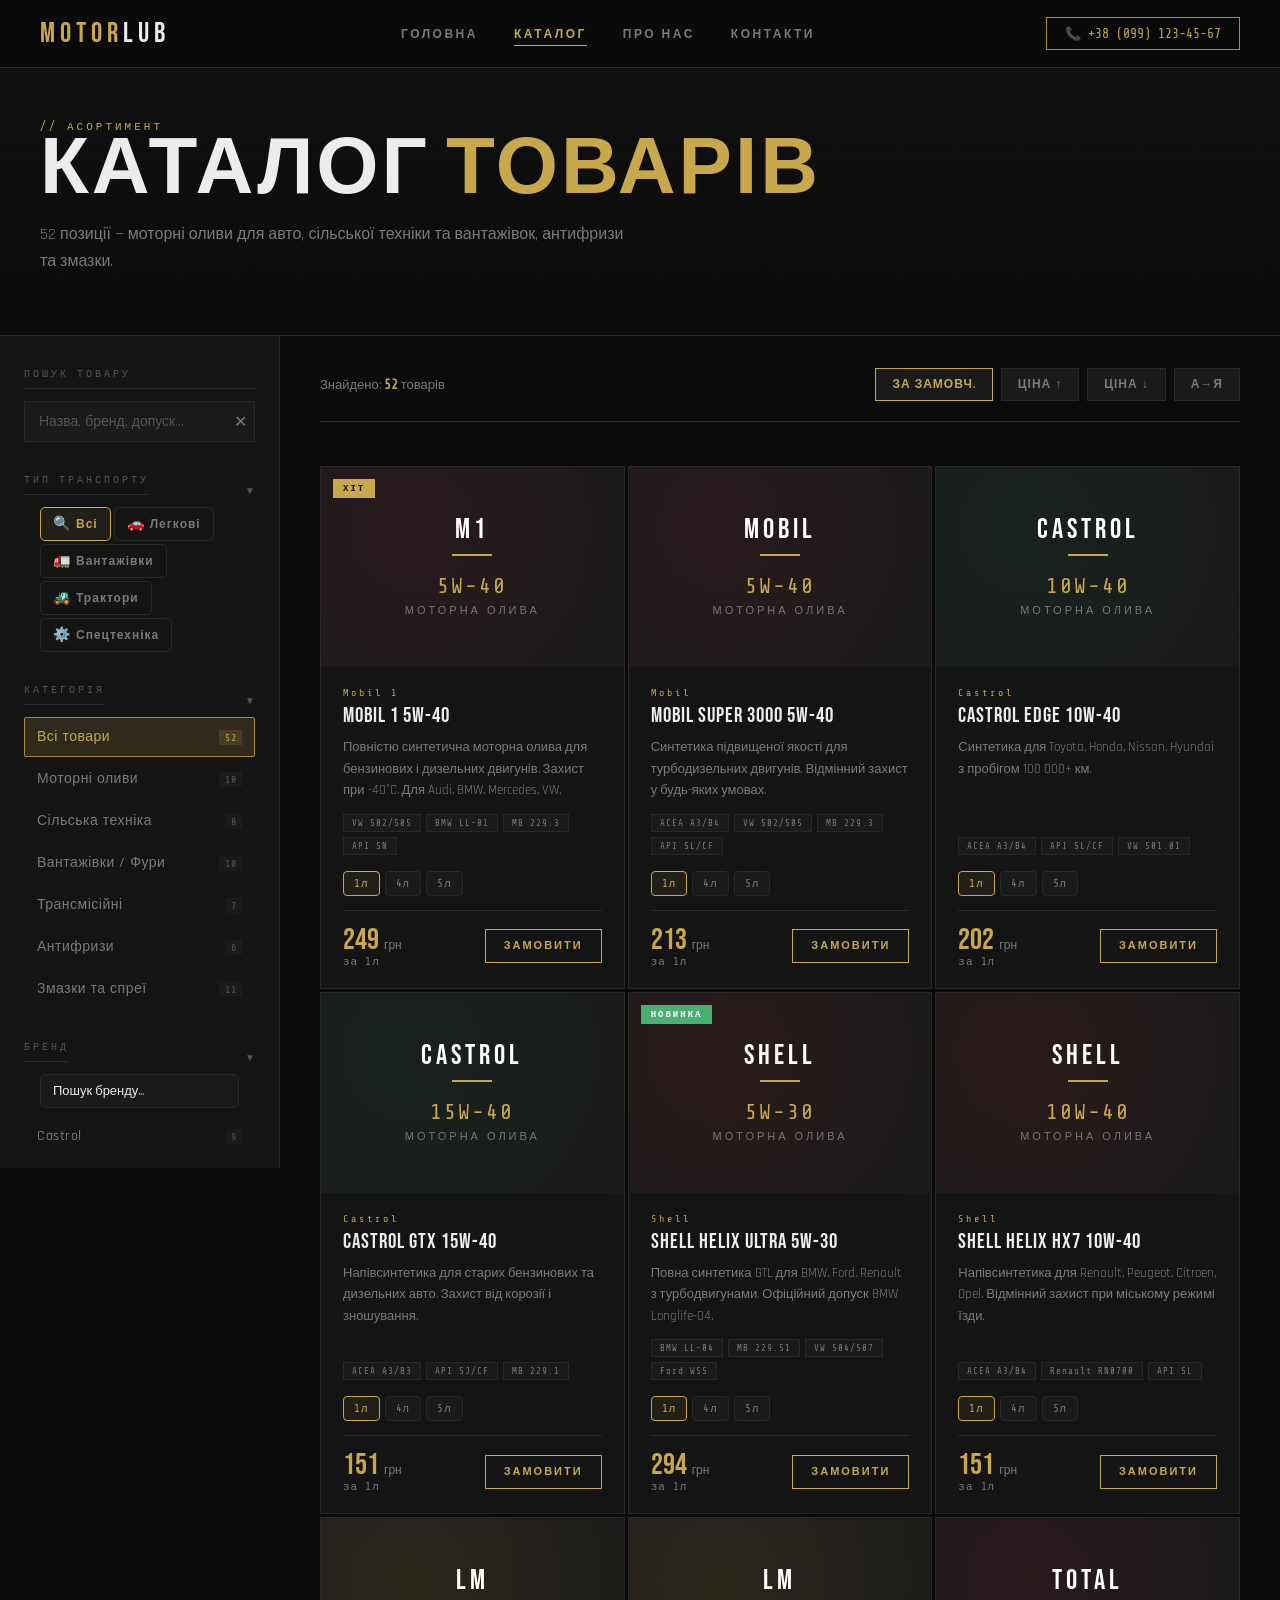
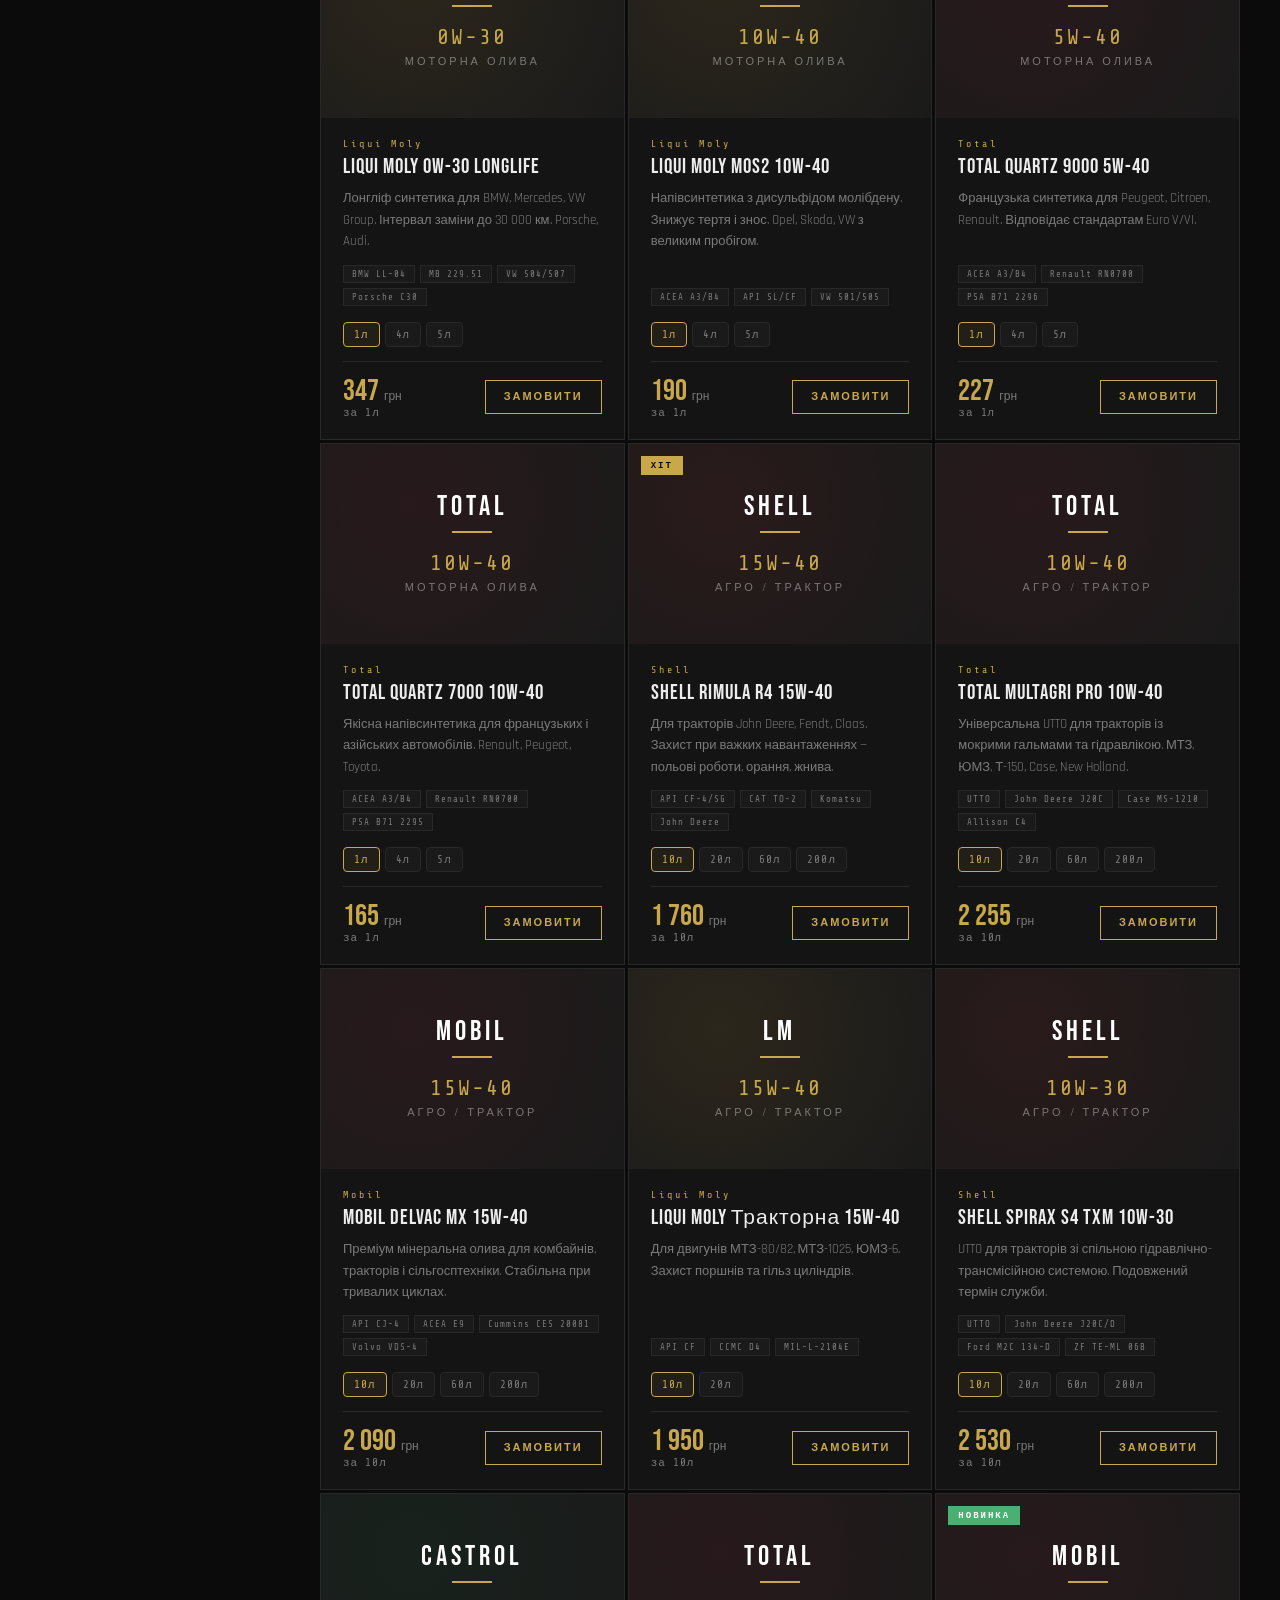
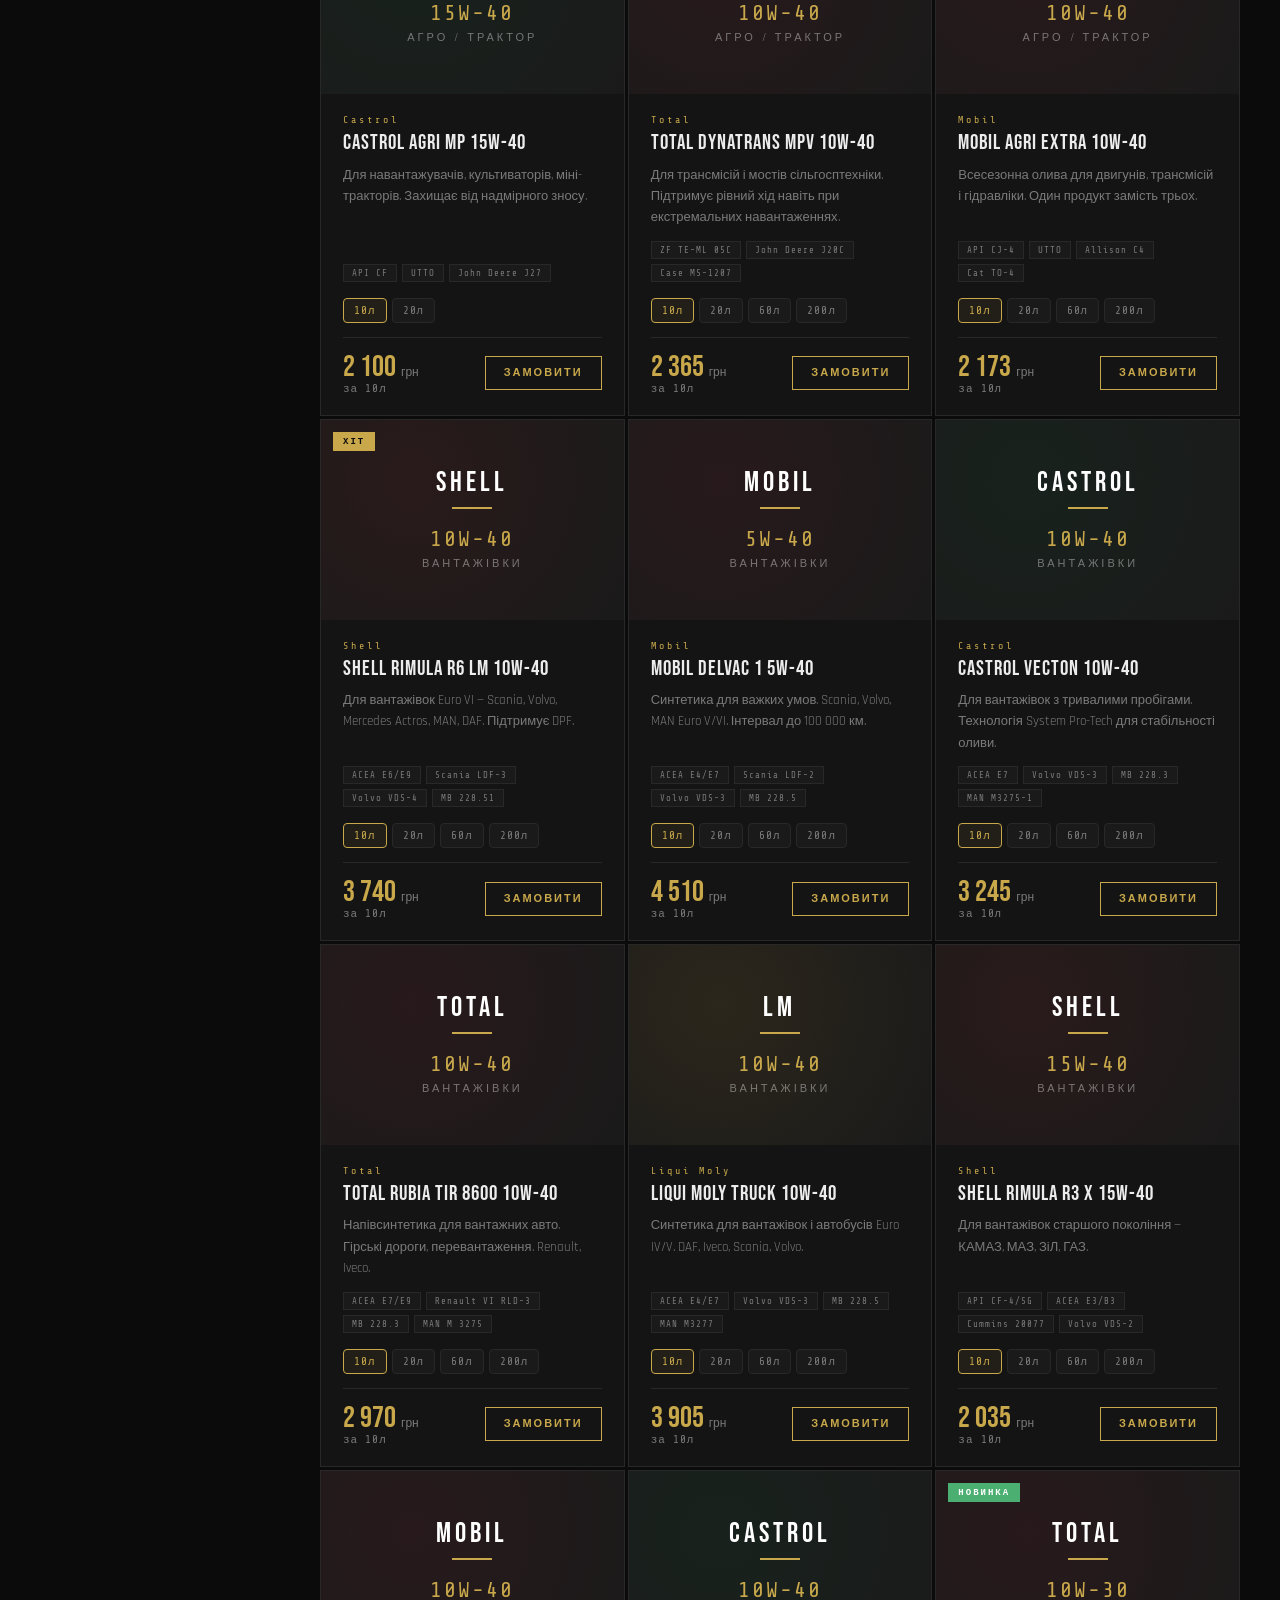
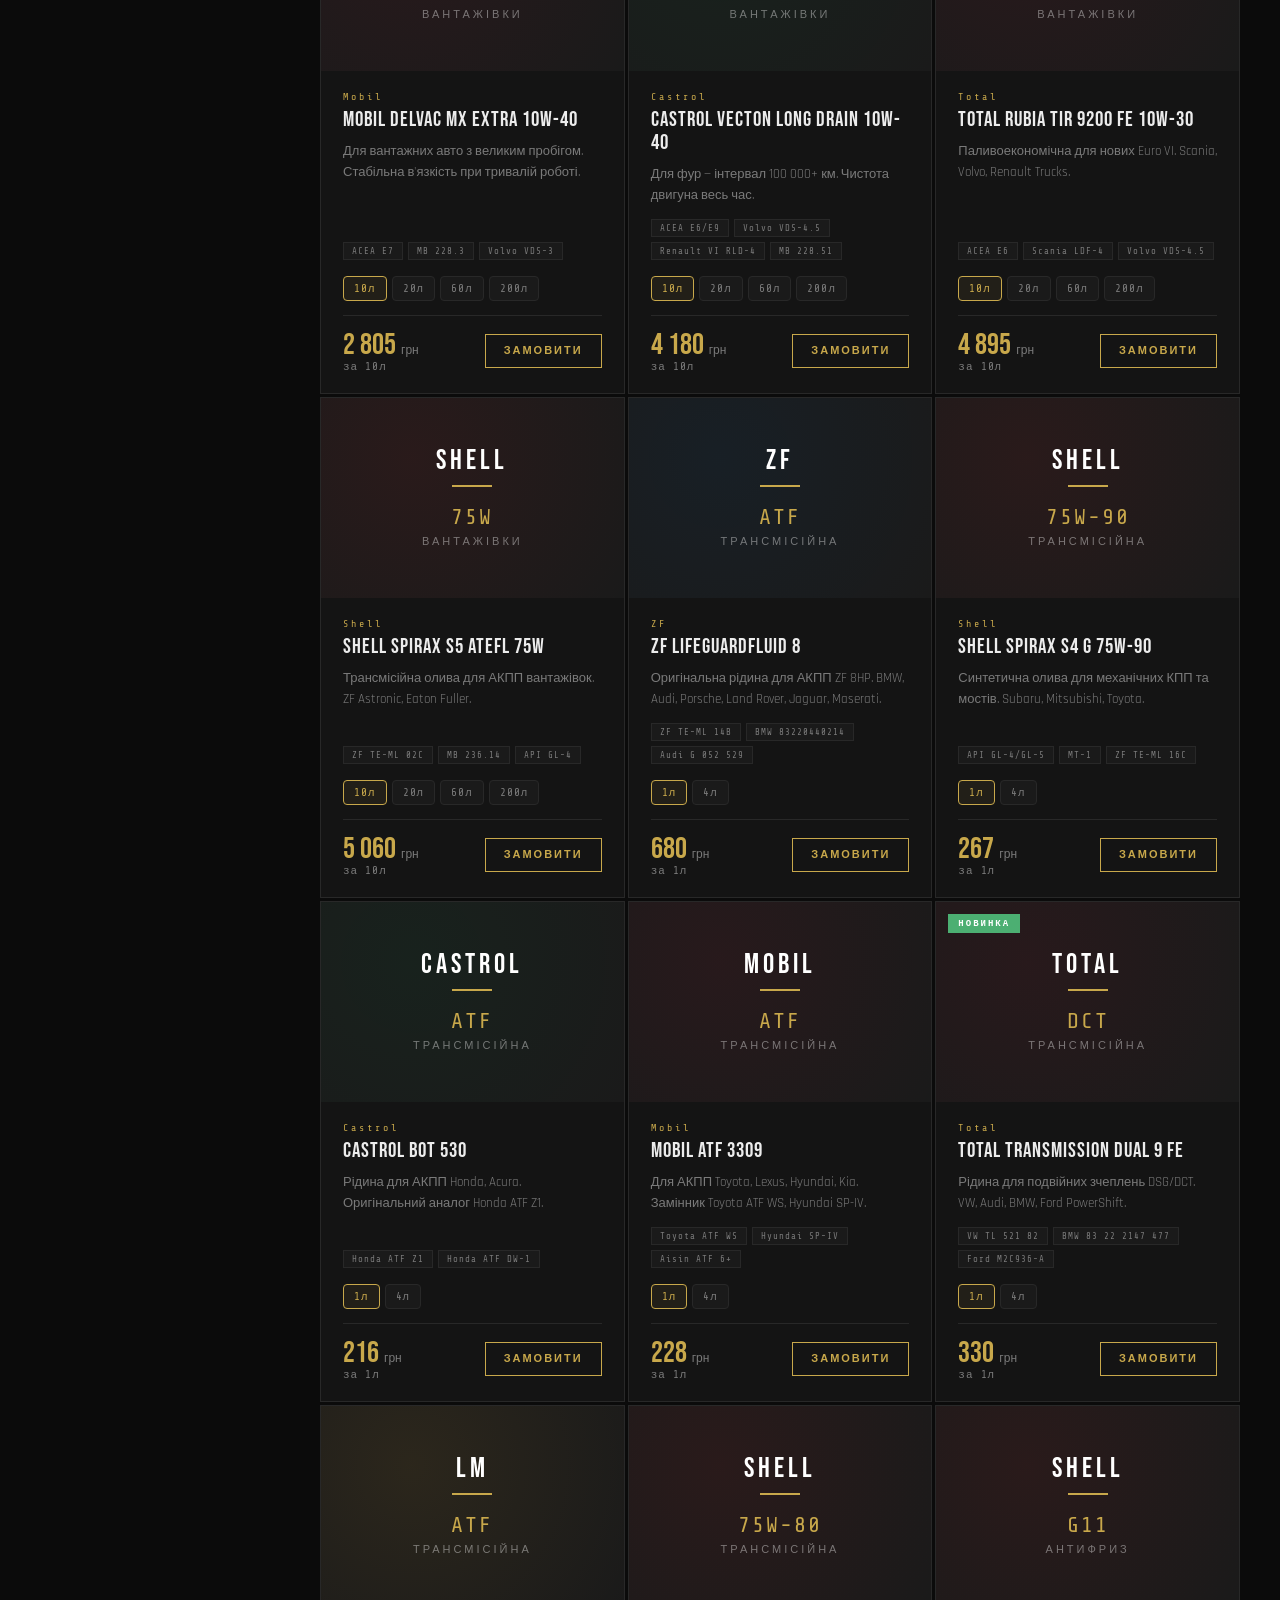
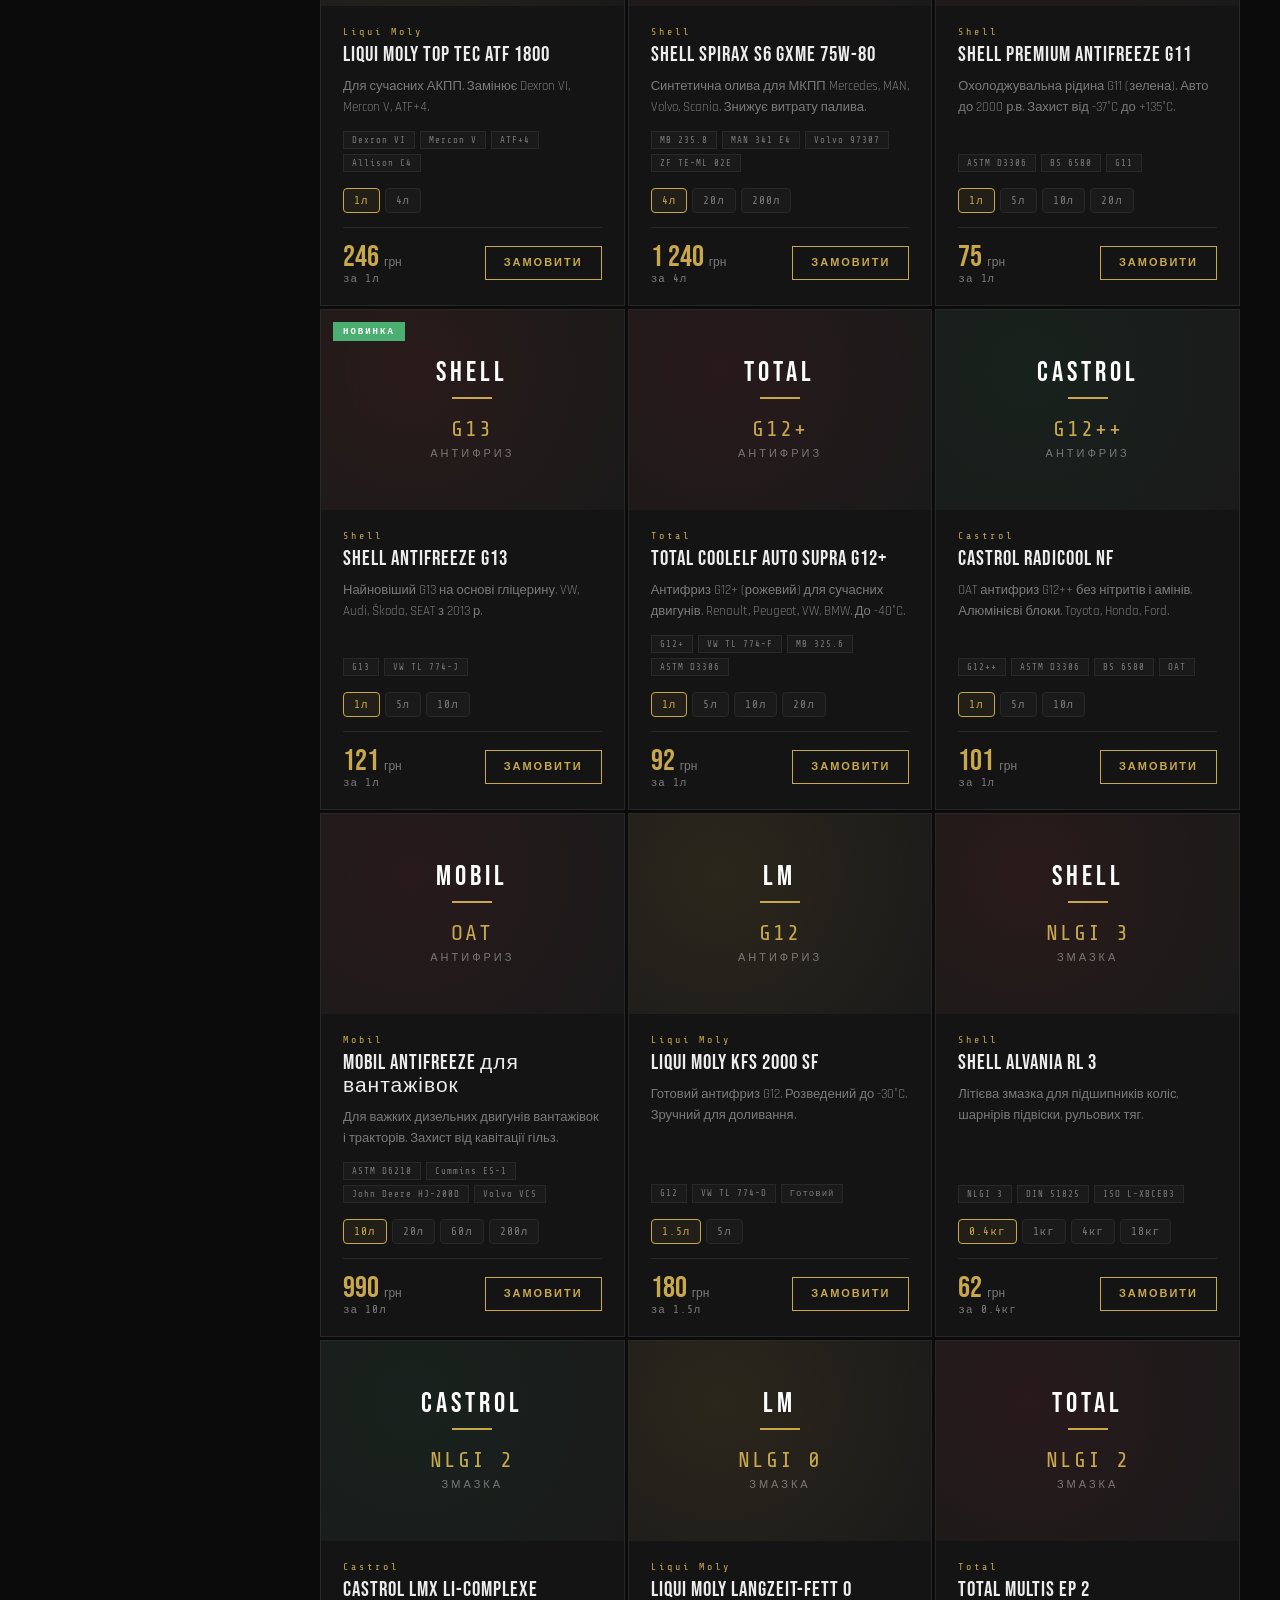
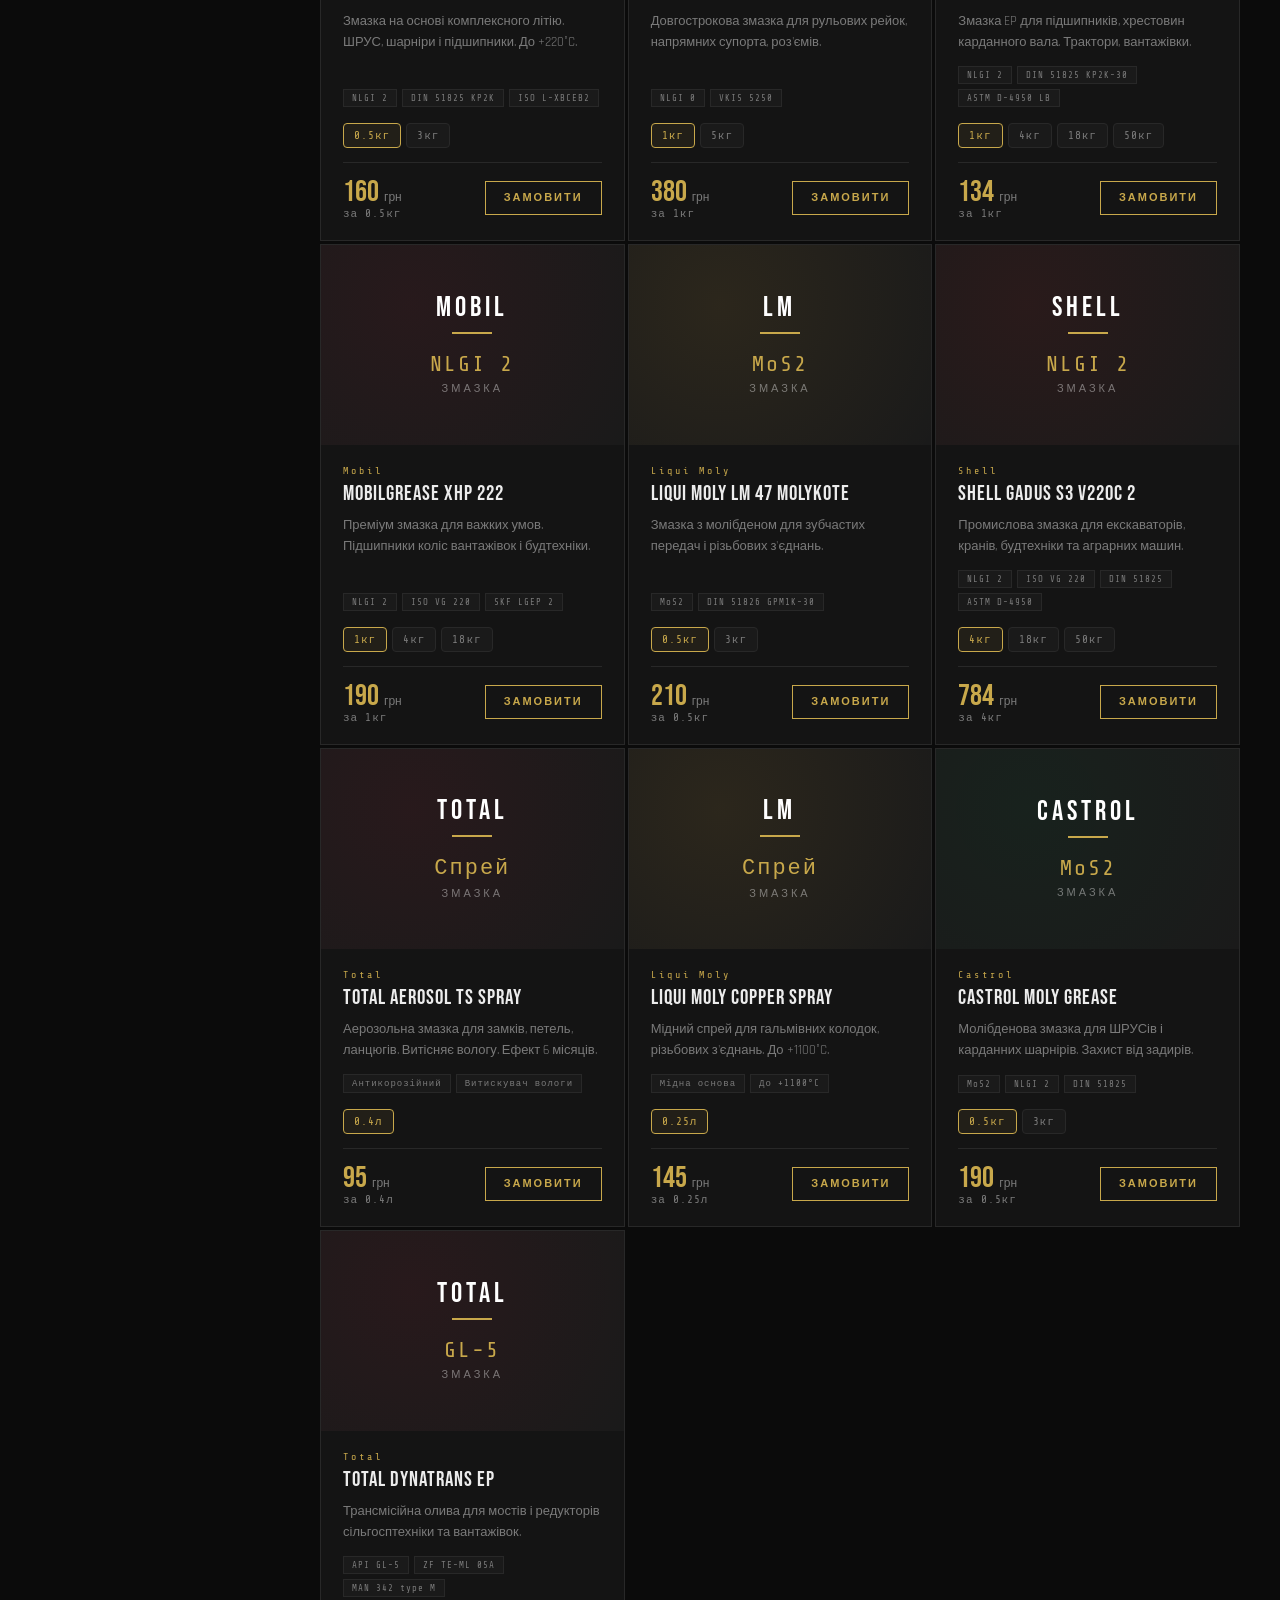
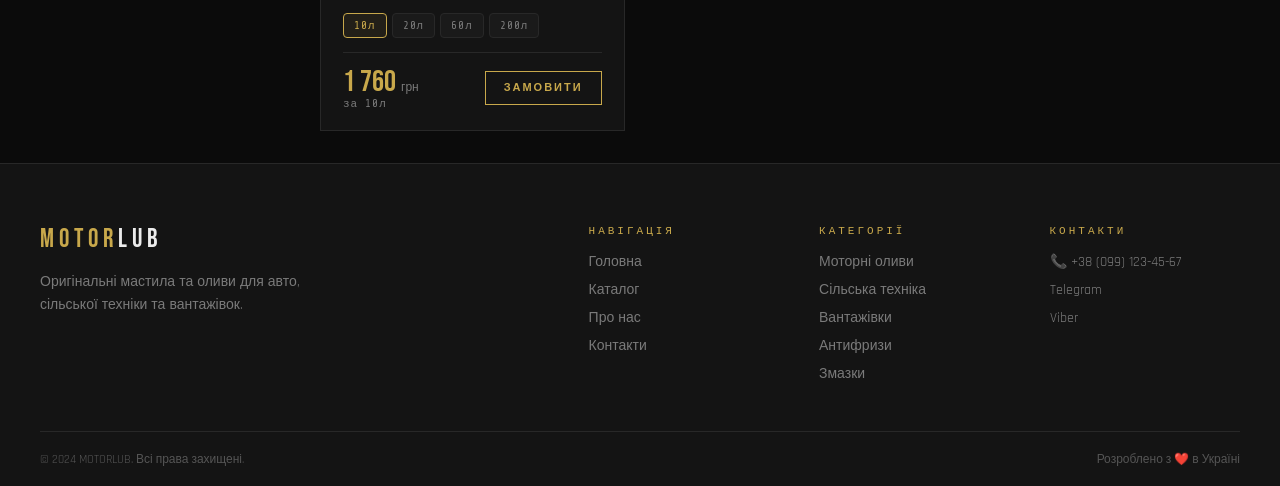
==== commit 9b8aa5c7: "Update catalog.html" ====
--- a/catalog.html
+++ b/catalog.html
@@ -7,6 +7,154 @@
 <link rel="preconnect" href="https://fonts.googleapis.com">
 <link href="https://fonts.googleapis.com/css2?family=Bebas+Neue&family=Rajdhani:wght@400;500;600;700&family=Share+Tech+Mono&display=swap" rel="stylesheet">
 <link rel="stylesheet" href="style.css">
+<style>
+/* ── BRAND PLACEHOLDER ── */
+.brand-placeholder {
+  width: 100%; height: 100%;
+  display: flex; flex-direction: column;
+  align-items: center; justify-content: center;
+  position: relative; overflow: hidden;
+}
+.bp-bg {
+  position: absolute; inset: 0;
+  opacity: 0.08;
+}
+.bp-brand {
+  font-family: 'Bebas Neue', sans-serif;
+  font-size: 28px; letter-spacing: 4px;
+  color: #fff; position: relative; z-index: 1;
+  text-align: center; line-height: 1;
+}
+.bp-viscosity {
+  font-family: 'Share Tech Mono', monospace;
+  font-size: 22px; color: var(--accent);
+  position: relative; z-index: 1;
+  margin-top: 8px; letter-spacing: 2px;
+}
+.bp-type {
+  font-family: 'Rajdhani', sans-serif;
+  font-size: 11px; letter-spacing: 3px;
+  color: rgba(255,255,255,0.4);
+  position: relative; z-index: 1;
+  margin-top: 6px; text-transform: uppercase;
+}
+.bp-line {
+  width: 40px; height: 2px;
+  background: var(--accent);
+  position: relative; z-index: 1;
+  margin: 10px 0;
+}
+
+/* Brand colors */
+.bp-mobil .bp-bg { background: radial-gradient(circle at 30% 30%, #c41230, transparent); }
+.bp-shell .bp-bg { background: radial-gradient(circle at 30% 30%, #dd1d21, transparent); }
+.bp-castrol .bp-bg { background: radial-gradient(circle at 30% 30%, #007b40, transparent); }
+.bp-liquimoly .bp-bg { background: radial-gradient(circle at 30% 30%, #f7b731, transparent); }
+.bp-total .bp-bg { background: radial-gradient(circle at 30% 30%, #c8102e, transparent); }
+.bp-zf .bp-bg { background: radial-gradient(circle at 30% 30%, #005ca9, transparent); }
+
+/* ── VOLUME SELECTOR ── */
+.volume-selector {
+  display: flex; flex-wrap: wrap; gap: 5px;
+  margin-bottom: 14px;
+}
+.vol-btn {
+  background: var(--surface2); border: 1px solid var(--border);
+  color: var(--text-muted); padding: 5px 10px;
+  font-family: 'Share Tech Mono', monospace;
+  font-size: 11px; letter-spacing: 1px;
+  cursor: pointer; border-radius: 4px;
+  transition: all 0.2s;
+}
+.vol-btn:hover { border-color: var(--accent2); color: var(--text); }
+.vol-btn.active { border-color: var(--accent); color: var(--accent); background: rgba(200,168,75,0.08); }
+
+/* ── VEHICLE TYPE TABS ── */
+.vtype-tabs {
+  display: flex; gap: 3px; flex-wrap: wrap;
+  padding: 0 16px; margin-bottom: 8px;
+}
+.vt-btn {
+  background: none; border: 1px solid var(--border);
+  color: var(--text-muted); padding: 7px 12px;
+  font-family: 'Rajdhani', sans-serif; font-weight: 600;
+  font-size: 12px; letter-spacing: 1px;
+  cursor: pointer; border-radius: 5px;
+  transition: all 0.2s; display: flex;
+  align-items: center; gap: 5px;
+}
+.vt-btn:hover { color: var(--text); border-color: var(--border2); }
+.vt-btn.active { color: var(--accent); border-color: var(--accent); background: rgba(200,168,75,0.08); }
+.vt-icon { font-size: 14px; }
+
+/* ── BRAND SEARCH ── */
+.brand-search-wrap {
+  padding: 0 16px; margin-bottom: 8px;
+}
+.brand-search-inp {
+  width: 100%; background: var(--surface2);
+  border: 1px solid var(--border); color: var(--text);
+  padding: 8px 12px; font-size: 13px;
+  font-family: 'Rajdhani', sans-serif;
+  outline: none; border-radius: 5px;
+  transition: border-color .2s;
+}
+.brand-search-inp:focus { border-color: var(--accent2); }
+.brand-search-inp::placeholder { color: var(--dim); }
+
+/* ── ACTIVE FILTERS BAR ── */
+.active-filters {
+  display: flex; flex-wrap: wrap; gap: 6px;
+  margin-bottom: 16px;
+}
+.af-tag {
+  background: rgba(200,168,75,0.1);
+  border: 1px solid var(--accent2);
+  color: var(--accent); font-size: 11px;
+  padding: 4px 10px; border-radius: 20px;
+  display: flex; align-items: center; gap: 6px;
+  font-family: 'Share Tech Mono', monospace;
+  letter-spacing: 1px;
+}
+.af-remove {
+  cursor: pointer; opacity: 0.7;
+  transition: opacity .2s; font-size: 12px;
+}
+.af-remove:hover { opacity: 1; }
+
+/* ── PRODUCT CARD IMG ── */
+.product-img-wrap {
+  width: 100%; height: 200px;
+  background: var(--surface2);
+  overflow: hidden; position: relative;
+  display: flex; align-items: center; justify-content: center;
+}
+.product-img-wrap img {
+  width: 100%; height: 100%; object-fit: contain;
+  padding: 12px; background: #fff;
+  transition: transform 0.4s;
+}
+.product-card:hover .product-img-wrap img { transform: scale(1.05); }
+
+/* ── PRICE DISPLAY ── */
+.price-wrap { display: flex; flex-direction: column; }
+.price-per-unit {
+  font-size: 11px; color: var(--text-muted);
+  font-family: 'Share Tech Mono', monospace;
+  letter-spacing: 1px;
+}
+
+/* SB section title with toggle */
+.sb-section-head {
+  display: flex; align-items: center;
+  justify-content: space-between;
+  cursor: pointer; user-select: none;
+}
+.sb-section-head:hover .sb-title { color: var(--accent); }
+.sb-toggle { font-size: 10px; color: var(--text-dim); transition: transform .2s; }
+.sb-section.collapsed .sb-toggle { transform: rotate(-90deg); }
+.sb-section.collapsed .sb-body { display: none; }
+</style>
 </head>
 <body>
 
@@ -41,48 +189,93 @@
   <div class="page-hero-content">
     <div class="section-eyebrow">// асортимент</div>
     <h1>КАТАЛОГ <span class="gold-text">ТОВАРІВ</span></h1>
-    <p>52 позиції — моторні оливи, трансмісійні рідини, мастила для тракторів і вантажівок, антифризи та змазки.</p>
+    <p>52 позиції — моторні оливи для авто, сільської техніки та вантажівок, антифризи та змазки.</p>
   </div>
 </div>
 
 <div class="catalog-layout">
   <aside class="sidebar">
+
+    <!-- SEARCH -->
     <div class="sb-section">
-      <div class="sb-title">Пошук</div>
+      <div class="sb-title">Пошук товару</div>
       <div class="sb-search">
         <input type="text" id="searchInput" placeholder="Назва, бренд, допуск..." oninput="applyFilters()">
         <button onclick="clearSearch()">✕</button>
       </div>
     </div>
+
+    <!-- VEHICLE TYPE -->
     <div class="sb-section">
-      <div class="sb-title">Категорія</div>
-      <div id="catList"></div>
-    </div>
+      <div class="sb-section-head" onclick="toggleSection(this)">
+        <div class="sb-title">Тип транспорту</div>
+        <span class="sb-toggle">▼</span>
+      </div>
+      <div class="sb-body">
+        <div class="vtype-tabs" id="vtypeTabs">
+          <button class="vt-btn active" onclick="setVtype('all',this)"><span class="vt-icon">🔍</span>Всі</button>
+          <button class="vt-btn" onclick="setVtype('car',this)"><span class="vt-icon">🚗</span>Легкові</button>
+          <button class="vt-btn" onclick="setVtype('truck',this)"><span class="vt-icon">🚛</span>Вантажівки</button>
+          <button class="vt-btn" onclick="setVtype('agro',this)"><span class="vt-icon">🚜</span>Трактори</button>
+          <button class="vt-btn" onclick="setVtype('special',this)"><span class="vt-icon">⚙️</span>Спецтехніка</button>
+        </div>
+      </div>
+    </div>
+
+    <!-- CATEGORY -->
     <div class="sb-section">
-      <div class="sb-title">Бренд</div>
-      <div id="brandList"></div>
-    </div>
+      <div class="sb-section-head" onclick="toggleSection(this)">
+        <div class="sb-title">Категорія</div>
+        <span class="sb-toggle">▼</span>
+      </div>
+      <div class="sb-body">
+        <div id="catList"></div>
+      </div>
+    </div>
+
+    <!-- BRAND SEARCH + LIST -->
     <div class="sb-section">
-      <div class="sb-title">Ціна (грн)</div>
-      <div class="price-inputs">
-        <input type="number" class="price-in" id="priceMin" placeholder="Від" oninput="applyFilters()">
-        <span class="price-sep">—</span>
-        <input type="number" class="price-in" id="priceMax" placeholder="До" oninput="applyFilters()">
-      </div>
-      <button class="apply-filter" onclick="resetFilters()">Скинути фільтри</button>
-    </div>
+      <div class="sb-section-head" onclick="toggleSection(this)">
+        <div class="sb-title">Бренд</div>
+        <span class="sb-toggle">▼</span>
+      </div>
+      <div class="sb-body">
+        <div class="brand-search-wrap">
+          <input class="brand-search-inp" id="brandSearch" placeholder="Пошук бренду..." oninput="filterBrandList()">
+        </div>
+        <div id="brandList"></div>
+      </div>
+    </div>
+
+    <!-- PRICE -->
+    <div class="sb-section">
+      <div class="sb-section-head" onclick="toggleSection(this)">
+        <div class="sb-title">Ціна (грн)</div>
+        <span class="sb-toggle">▼</span>
+      </div>
+      <div class="sb-body" style="padding:0 16px 8px">
+        <div class="price-inputs">
+          <input type="number" class="price-in" id="priceMin" placeholder="Від" oninput="applyFilters()">
+          <span class="price-sep">—</span>
+          <input type="number" class="price-in" id="priceMax" placeholder="До" oninput="applyFilters()">
+        </div>
+        <button class="apply-filter" onclick="resetFilters()" style="margin-top:10px">Скинути всі фільтри</button>
+      </div>
+    </div>
+
   </aside>
 
   <div class="catalog-main">
     <div class="catalog-toolbar">
       <div class="ct-left">Знайдено: <strong id="resultCount">0</strong> товарів</div>
       <div class="ct-right">
-        <button class="sort-btn active" onclick="sortBy('default', this)">За замовч.</button>
-        <button class="sort-btn" onclick="sortBy('price-asc', this)">Ціна ↑</button>
-        <button class="sort-btn" onclick="sortBy('price-desc', this)">Ціна ↓</button>
-        <button class="sort-btn" onclick="sortBy('name', this)">A→Я</button>
-      </div>
-    </div>
+        <button class="sort-btn active" onclick="sortBy('default',this)">За замовч.</button>
+        <button class="sort-btn" onclick="sortBy('price-asc',this)">Ціна ↑</button>
+        <button class="sort-btn" onclick="sortBy('price-desc',this)">Ціна ↓</button>
+        <button class="sort-btn" onclick="sortBy('name',this)">А→Я</button>
+      </div>
+    </div>
+    <div class="active-filters" id="activeFilters"></div>
     <div class="products-grid" id="catalogGrid"></div>
   </div>
 </div>
@@ -147,111 +340,99 @@
 </div>
 
 <script>
+// ══════════════════════════════════════════
+//  BRAND PLACEHOLDER GENERATOR
+// ══════════════════════════════════════════
+const BRAND_COLORS = {
+  'Mobil 1':'bp-mobil','Mobil':'bp-mobil',
+  'Shell':'bp-shell',
+  'Castrol':'bp-castrol',
+  'Liqui Moly':'bp-liquimoly',
+  'Total':'bp-total',
+  'ZF':'bp-zf',
+};
+const BRAND_ABBR = {
+  'Mobil 1':'M1','Mobil':'MOBIL','Shell':'SHELL',
+  'Castrol':'CASTROL','Liqui Moly':'LM','Total':'TOTAL','ZF':'ZF',
+};
+
+function brandPlaceholder(p) {
+  const cls = BRAND_COLORS[p.brand] || 'bp-total';
+  const abbr = BRAND_ABBR[p.brand] || p.brand.toUpperCase();
+  const visc = p.viscosity || '';
+  const typeLabel = {motor:'Моторна олива',agro:'Агро / Трактор',truck:'Вантажівки',trans:'Трансмісійна',antifreeze:'Антифриз',grease:'Змазка'}[p.category] || '';
+  return `<div class="brand-placeholder ${cls}">
+    <div class="bp-bg"></div>
+    <div class="bp-brand">${abbr}</div>
+    <div class="bp-line"></div>
+    <div class="bp-viscosity">${visc}</div>
+    <div class="bp-type">${typeLabel}</div>
+  </div>`;
+}
+
+// ══════════════════════════════════════════
+//  PRODUCTS DATABASE
+// ══════════════════════════════════════════
+// vtypes: car=легкові, truck=вантажівки, agro=трактори, special=спецтехніка
+// volumes: { 'Xл': base_price_multiplier }
 const PRODUCTS = [
-  // 1
-  {id:1,category:'motor',brand:'Mobil 1',name:'Mobil 1 5W-40 / 4л',desc:'Повністю синтетична моторна олива для бензинових і дизельних двигунів. Захист при запуску в мороз до -40°C. Для Audi, BMW, Mercedes, VW.',specs:['VW 502.00/505.00','BMW LL-01','MB 229.3','API SN'],price:890,badge:'badge-hit',badgeText:'Хіт продажів',img:'https://img6.itbox.ua/1600x1600/prod_img/6/U0489906_big.webp',emoji:'🛢️'},
-  // 2
-  {id:2,category:'motor',brand:'Mobil',name:'Mobil Super 3000 5W-40 / 4л',desc:'Синтетика підвищеної якості для турбодизельних двигунів. Відмінний захист у будь-яких умовах.',specs:['ACEA A3/B4','VW 502.00/505.00','MB 229.3','API SL/CF'],price:760,badge:'',badgeText:'',img:'https://images.prom.ua/4545953987_w640_h640_mastilo-mobil-super.jpg',emoji:'🛢️'},
-  // 3
-  {id:3,category:'motor',brand:'Castrol',name:'Castrol EDGE 10W-40 / 4л',desc:'Синтетика для Toyota, Honda, Nissan, Hyundai з пробігом 100 000+ км. Посилена формула від зношування.',specs:['ACEA A3/B4','API SL/CF','VW 501.01'],price:720,badge:'',badgeText:'',img:'https://content2.rozetka.com.ua/goods/images/big/552650684.jpg',emoji:'🛢️'},
-  // 4
-  {id:4,category:'motor',brand:'Castrol',name:'Castrol GTX 15W-40 / 5л',desc:'Напівсинтетика для бюджетного сегменту. Захист від корозії і зношування для старих авто.',specs:['ACEA A3/B3','API SJ/CF','MB 229.1'],price:540,badge:'',badgeText:'',img:'https://content2.rozetka.com.ua/goods/images/big/637998994.jpg',emoji:'🛢️'},
-  // 5
-  {id:5,category:'motor',brand:'Shell',name:'Shell Helix Ultra 5W-30 / 4л',desc:'Повна синтетика GTL для BMW, Ford, Renault з турбодвигунами. Офіційний допуск BMW Longlife-04.',specs:['BMW LL-04','MB 229.51','VW 504.00/507.00','Ford WSS-M2C913'],price:1050,badge:'badge-new',badgeText:'Новинка',img:'https://oiler.pro/media/catalog/product/cache/2fbce5c824613a877758e7a17319e4f2/1/9/1995541_3.webp',emoji:'🛢️'},
-  // 6
-  {id:6,category:'motor',brand:'Shell',name:'Shell Helix HX7 10W-40 / 4л',desc:'Напівсинтетика для Renault, Peugeot, Citroen, Opel. Відмінний захист при міському режимі їзди.',specs:['ACEA A3/B4','Renault RN0700','API SL'],price:540,badge:'',badgeText:'',img:'https://oiler.pro/media/catalog/product/cache/2fbce5c824613a877758e7a17319e4f2/_/-/_-_001541_shell_helix_hx7_10w-40_4l.png',emoji:'🛢️'},
-  // 7
-  {id:7,category:'motor',brand:'Liqui Moly',name:'Liqui Moly 0W-30 Longlife / 5л',desc:'Лонгліф синтетика для BMW, Mercedes, VW Group. Інтервал заміни до 30 000 км. Porsche, Audi.',specs:['BMW LL-04','MB 229.51','VW 504.00/507.00','Porsche C30'],price:1240,badge:'',badgeText:'',img:'https://oiler.pro/media/catalog/product/cache/7ac943dd0568fe9c8742046ea7a5bdc8/l/i/liqui_moly_synthoil_longtime_0w30_5l_1.webp',emoji:'🛢️'},
-  // 8
-  {id:8,category:'motor',brand:'Liqui Moly',name:'Liqui Moly MoS2 10W-40 / 4л',desc:'Напівсинтетика з дисульфідом молібдену. Знижує тертя і знос. Opel, Skoda, VW з великим пробігом.',specs:['ACEA A3/B4','API SL/CF','VW 501.01/505.00'],price:680,badge:'',badgeText:'',img:'https://oiler.pro/media/catalog/product/cache/7ac943dd0568fe9c8742046ea7a5bdc8/1/5/1536_3.webp',emoji:'🛢️'},
-  // 9
-  {id:9,category:'motor',brand:'Total',name:'Total Quartz 9000 5W-40 / 5л',desc:'Французька синтетика для Peugeot, Citroen, Renault. Відповідає стандартам Euro V/VI.',specs:['ACEA A3/B4','Renault RN0700','PSA B71 2296'],price:810,badge:'',badgeText:'',img:'https://oiler.pro/media/catalog/product/cache/7ac943dd0568fe9c8742046ea7a5bdc8/1/1/1162_3.webp',emoji:'🛢️'},
-  // 10
-  {id:10,category:'motor',brand:'Total',name:'Total Quartz 7000 10W-40 / 5л',desc:'Якісна напівсинтетика для французьких і азійських автомобілів. Renault, Peugeot, Citroen, Toyota.',specs:['ACEA A3/B4','Renault RN0700','PSA B71 2295'],price:590,badge:'',badgeText:'',img:'https://oiler.pro/media/catalog/product/cache/7ac943dd0568fe9c8742046ea7a5bdc8/1/3/134_3.webp',emoji:'🛢️'},
-  // 11
-  {id:11,category:'agro',brand:'Shell',name:'Shell Rimula R4 15W-40 / 20л',desc:'Для тракторів John Deere, Fendt, Claas. Захист при важких навантаженнях — польові роботи, орання, жнива.',specs:['API CF-4/SG','CAT TO-2','Komatsu','John Deere'],price:3200,badge:'badge-hit',badgeText:'Хіт',img:'https://oiler.pro/media/catalog/product/cache/7ac943dd0568fe9c8742046ea7a5bdc8/r/i/rimula-r4-multi-10w-30_1_3.webp',emoji:'🚜'},
-  // 12
-  {id:12,category:'agro',brand:'Total',name:'Total Multagri Pro 10W-40 / 20л',desc:'Універсальна олива UTTO для тракторів із мокрими гальмами та гідравлікою. МТЗ, ЮМЗ, Т-150, Case, New Holland.',specs:['UTTO','John Deere J20C','Case MS-1210','Allison C4'],price:4100,badge:'',badgeText:'',img:'https://castroloil.com.ua/images/product_images/popup_images/576_0.jpg',emoji:'🚜'},
-  // 13
-  {id:13,category:'agro',brand:'Mobil',name:'Mobil Delvac MX 15W-40 / 20л',desc:'Преміум мінеральна олива для комбайнів, тракторів і сільгосптехніки.',specs:['API CJ-4','ACEA E9','Cummins CES 20081','Volvo VDS-4'],price:3800,badge:'',badgeText:'',img:'https://s.ek.ua/jpg_zoom1/1587542.jpg',emoji:'🚜'},
-  // 14
-  {id:14,category:'agro',brand:'Liqui Moly',name:'Liqui Moly Тракторна 15W-40 / 10л',desc:'Для двигунів МТЗ-80/82, МТЗ-1025, ЮМЗ-6. Захист поршнів та гільз циліндрів.',specs:['API CF','CCMC D4','MIL-L-2104E'],price:1950,badge:'',badgeText:'',img:'https://images.prom.ua/2786952584_w640_h640_2786952584.jpg',emoji:'🚜'},
-  // 15
-  {id:15,category:'agro',brand:'Shell',name:'Shell Spirax S4 TXM 10W-30 / 20л',desc:'UTTO для тракторів зі спільною гідравлічно-трансмісійною системою.',specs:['UTTO','John Deere J20C/D','Ford M2C 134-D','ZF TE-ML 06B'],price:4600,badge:'',badgeText:'',img:'https://www.ua.shell/business-customers/lubricants-for-business/lubricants-product-range/rimula-truck-heavy-duty-engine-oil/synthetic-technology-oils/shell-rimula-r6-lm-10w-40/_jcr_content/root/main/section_copy/standalone_asset.shellimg.jpeg/1722869456039/rimula-r6-lm.jpeg?imdensity=1&imwidth=509&impolicy=amidala-image',emoji:'🚜'},
-  // 16
-  {id:16,category:'agro',brand:'Castrol',name:'Castrol Agri MP 15W-40 / 10л',desc:'Для навантажувачів, культиваторів, міні-тракторів. Захист від зносу.',specs:['API CF','UTTO','John Deere J27'],price:2100,badge:'',badgeText:'',img:'https://s.ek.ua/jpg/345764.jpg',emoji:'🚜'},
-  // 17
-  {id:17,category:'agro',brand:'Total',name:'Total Dynatrans MPV 10W-40 / 20л',desc:'Для трансмісій і мостів сільгосптехніки. Рівний хід при навантаженнях.',specs:['ZF TE-ML 05C/06B','John Deere J20C','Case MS-1207'],price:4300,badge:'',badgeText:'',img:'https://castroloil.com.ua/images/product_images/popup_images/573_0.jpg',emoji:'🚜'},
-  // 18
-  {id:18,category:'agro',brand:'Mobil',name:'Mobil Agri Extra 10W-40 / 20л',desc:'Всесезонна олива для двигунів, трансмісій і гідравліки. Один продукт замість трьох.',specs:['API CJ-4','UTTO','Allison C4','Cat TO-4'],price:3950,badge:'badge-new',badgeText:'Новинка',img:'https://s.ek.ua/jpg/350933.jpg',emoji:'🚜'},
-  // 19
-  {id:19,category:'truck',brand:'Shell',name:'Shell Rimula R6 LM 10W-40 / 20л',desc:'Для вантажівок Euro VI — Scania, Volvo, Mercedes Actros, MAN, DAF. Підтримує DPF.',specs:['ACEA E6/E9','Scania LDF-3','Volvo VDS-4','MB 228.51'],price:6800,badge:'badge-hit',badgeText:'Хіт',img:'https://liquimoly-shop.com.ua/upload/iblock/31b/wz81h10ww5z4n0yarouj14fnfo0yu4yq/liqui_moly_lkw_leichtlauf_motoroil_10w_40_20l.jpg',emoji:'🚛'},
-  // 20
-  {id:20,category:'truck',brand:'Mobil',name:'Mobil Delvac 1 5W-40 / 20л',desc:'Синтетика для важких умов. Scania, Volvo, MAN Euro V/VI. Інтервал до 100 000 км.',specs:['ACEA E4/E7','Scania LDF-2','Volvo VDS-3','MB 228.5'],price:8200,badge:'',badgeText:'',img:'https://s.ek.ua/jpg/350254.jpg',emoji:'🚛'},
-  // 21
-  {id:21,category:'truck',brand:'Castrol',name:'Castrol Vecton 10W-40 / 20л',desc:'Для вантажівок з тривалими пробігами. Стабільність оливи весь інтервал.',specs:['ACEA E7','Volvo VDS-3','MB 228.3','MAN M3275-1'],price:5900,badge:'',badgeText:'',img:'https://s.ek.ua/jpg/344919.jpg',emoji:'🚛'},
-  // 22
-  {id:22,category:'truck',brand:'Total',name:'Total Rubia TIR 8600 10W-40 / 20л',desc:'Напівсинтетика для вантажних авто. Гірські дороги, перевантаження. Renault, Iveco.',specs:['ACEA E7/E9','Renault VI RLD-3','MB 228.3','MAN M 3275'],price:5400,badge:'',badgeText:'',img:'https://castroloil.com.ua/images/product_images/popup_images/571_0.png',emoji:'🚛'},
-  // 23
-  {id:23,category:'truck',brand:'Liqui Moly',name:'Liqui Moly Truck 10W-40 / 20л',desc:'Синтетика для вантажівок і автобусів Euro IV/V. DAF, Iveco, Scania, Volvo.',specs:['ACEA E4/E7','Volvo VDS-3','MB 228.5','MAN M3277'],price:7100,badge:'',badgeText:'',img:'https://infoshina.com.ua/media/images/thumbs/Total-Quartz-7000-Energy-10W-40-20_MyRNQMX.600x600.webp?v=187647153',emoji:'🚛'},
-  // 24
-  {id:24,category:'truck',brand:'Shell',name:'Shell Rimula R3 X 15W-40 / 20л',desc:'Для вантажівок старшого покоління — КАМАЗ, МАЗ, ЗіЛ, ГАЗ.',specs:['API CF-4/SG','ACEA E3/B3','Cummins 20077','Volvo VDS-2'],price:3700,badge:'',badgeText:'',img:'https://s.ek.ua/jpg_zoom1/949210.jpg',emoji:'🚛'},
-  // 25
-  {id:25,category:'truck',brand:'Mobil',name:'Mobil Delvac MX Extra 10W-40 / 20л',desc:'Для вантажних авто з великим пробігом. Стабільна в\'язкість при тривалій роботі.',specs:['ACEA E7','MB 228.3','Volvo VDS-3','Cummins CES 20076'],price:5100,badge:'',badgeText:'',img:'https://content2.rozetka.com.ua/goods/images/big/540851828.jpg',emoji:'🚛'},
-  // 26
-  {id:26,category:'truck',brand:'Castrol',name:'Castrol Vecton Long Drain 10W-40 / 20л',desc:'Для фур — інтервал 100 000+ км. Чистота двигуна весь час.',specs:['ACEA E6/E9','Volvo VDS-4.5','Renault VI RLD-4','MB 228.51'],price:7600,badge:'',badgeText:'',img:'https://oiler.pro/media/catalog/product/cache/2fbce5c824613a877758e7a17319e4f2/s/h/shell_spirax_s4_g_75w-90_1_3.webp',emoji:'🚛'},
-  // 27
-  {id:27,category:'truck',brand:'Total',name:'Total Rubia TIR 9200 FE 10W-30 / 20л',desc:'Паливоекономічна для нових Euro VI. Scania, Volvo, Renault Trucks.',specs:['ACEA E6','Scania LDF-4','Volvo VDS-4.5','Renault VI RLD-4'],price:8900,badge:'badge-new',badgeText:'Новинка',img:'https://www.castrol.com/content/dam/castrol/country-sites-new/ru_kz/central-asia/home/oil-finder-images/caspain/VECTONLONGDrain10W-40E6E9-UKR.jpg',emoji:'🚛'},
-  // 28
-  {id:28,category:'truck',brand:'Shell',name:'Shell Spirax S5 ATEFL 75W / 20л',desc:'Трансмісійна олива для АКПП вантажівок. ZF Astronic, Eaton Fuller.',specs:['ZF TE-ML 02C','MB 236.14','API GL-4'],price:9200,badge:'',badgeText:'',img:'https://oiler.pro/media/catalog/product/cache/7ac943dd0568fe9c8742046ea7a5bdc8/1/5/153519_mobil_atf_3309_1l.webp',emoji:'🚛'},
-  // 29
-  {id:29,category:'trans',brand:'ZF',name:'ZF LifeguardFluid 8 / 1л',desc:'Оригінальна рідина для АКПП ZF 8HP. BMW, Audi, Porsche, Land Rover, Jaguar, Maserati.',specs:['ZF TE-ML 14B','BMW 83220440214','Audi G 052 529'],price:680,badge:'',badgeText:'',img:'https://s.ek.ua/jpg/782822.jpg',emoji:'⚙️'},
-  // 30
-  {id:30,category:'trans',brand:'Shell',name:'Shell Spirax S4 G 75W-90 / 4л',desc:'Синтетична олива для механічних КПП та мостів. Subaru, Mitsubishi, Toyota.',specs:['API GL-4/GL-5','MT-1','ZF TE-ML 16C'],price:890,badge:'',badgeText:'',img:'https://oiler.pro/media/catalog/product/cache/7ac943dd0568fe9c8742046ea7a5bdc8/1/9/1995590_3.webp',emoji:'⚙️'},
-  // 31
-  {id:31,category:'trans',brand:'Castrol',name:'Castrol BOT 530 / 4л',desc:'Рідина для АКПП Honda, Acura. Оригінальний аналог Honda ATF Z1.',specs:['Honda ATF Z1','Honda ATF DW-1'],price:720,badge:'',badgeText:'',img:'https://oiler.pro/media/catalog/product/cache/7ac943dd0568fe9c8742046ea7a5bdc8/1/9/1995593_3.webp',emoji:'⚙️'},
-  // 32
-  {id:32,category:'trans',brand:'Mobil',name:'Mobil ATF 3309 / 4л',desc:'Для АКПП Toyota, Lexus, Hyundai, Kia. Замінник Toyota ATF WS, Hyundai SP-IV.',specs:['Toyota ATF WS','Hyundai SP-IV','Aisin ATF 6+'],price:760,badge:'',badgeText:'',img:'https://shellig.nyc3.cdn.digitaloceanspaces.com/img/product/antyfryz-shell-premium-antifreeze-774-c-p-ready-to-use_1_1741705114532',emoji:'⚙️'},
-  // 33
-  {id:33,category:'trans',brand:'Total',name:'Total Transmission DUAL 9 FE / 4л',desc:'Рідина для подвійних зчеплень DSG/DCT. VW, Audi, BMW, Ford PowerShift.',specs:['VW TL 521 82','BMW 83 22 2147 477','Ford M2C936-A'],price:1100,badge:'badge-new',badgeText:'Новинка',img:'https://cdn.27.ua/799/49/48/1132872_2.jpeg',emoji:'⚙️'},
-  // 34
-  {id:34,category:'trans',brand:'Liqui Moly',name:'Liqui Moly Top Tec ATF 1800 / 4л',desc:'Для сучасних АКПП. Замінює Dexron VI, Mercon V, ATF+4.',specs:['Dexron VI','Mercon V','ATF+4','Allison C4'],price:820,badge:'',badgeText:'',img:'https://images.prom.ua/3552883576_antifriz-sfi-g12.jpg',emoji:'⚙️'},
-  // 35
-  {id:35,category:'trans',brand:'Shell',name:'Shell Spirax S6 GXME 75W-80 / 4л',desc:'Синтетична олива для МКПП Mercedes, MAN, Volvo, Scania. Знижує витрату палива.',specs:['MB 235.8','MAN 341 E4','Volvo 97307','ZF TE-ML 02E'],price:1240,badge:'',badgeText:'',img:'https://castroloil.com.ua/images/product_images/popup_images/603_0.jpg',emoji:'⚙️'},
-  // 36
-  {id:36,category:'antifreeze',brand:'Shell',name:'Shell Premium Antifreeze G11 / 5л',desc:'Охолоджувальна рідина G11 (зелена). Авто до 2000 р.в. Захист від -37°C до +135°C.',specs:['ASTM D3306','BS 6580','G11'],price:340,badge:'',badgeText:'',img:'https://s.ek.ua/jpg_zoom1/1242123.jpg',emoji:'🧊'},
-  // 37
-  {id:37,category:'antifreeze',brand:'Shell',name:'Shell Antifreeze G13 / 5л',desc:'Найновіший G13 на основі гліцерину. VW, Audi, Škoda, SEAT з 2013 р.',specs:['G13','VW TL 774-J'],price:550,badge:'badge-new',badgeText:'Новинка',img:'https://img.autoklad.ua/imgbank/Image/pic/liqui-moly/8841.JPG',emoji:'🧊'},
-  // 38
-  {id:38,category:'antifreeze',brand:'Total',name:'Total Coolelf Auto Supra G12+ / 5л',desc:'Антифриз G12+ (рожевий) для сучасних двигунів. Renault, Peugeot, VW, BMW. До -40°C.',specs:['G12+','VW TL 774-F','MB 325.6','ASTM D3306'],price:420,badge:'',badgeText:'',img:'https://content1.rozetka.com.ua/goods/images/big/474529529.jpg',emoji:'🧊'},
-  // 39
-  {id:39,category:'antifreeze',brand:'Castrol',name:'Castrol Radicool NF / 5л',desc:'OAT антифриз G12++ без нітритів і амінів. Алюмінієві блоки. Toyota, Honda, Ford.',specs:['G12++','ASTM D3306','BS 6580','OAT'],price:460,badge:'',badgeText:'',img:'https://castroloil.com.ua/images/product_images/popup_images/605_0.jpg',emoji:'🧊'},
-  // 40
-  {id:40,category:'antifreeze',brand:'Mobil',name:'Mobil Antifreeze для вантажівок / 20л',desc:'Для важких дизельних двигунів вантажівок і тракторів. Захист від кавітації гільз.',specs:['ASTM D6210','Cummins ES-1','John Deere HJ-200D','Volvo VCS'],price:1800,badge:'',badgeText:'',img:'https://media.avtozvuk.ua/media/cache/medium/uploads/76/1259473/c6c3cd094a1069526294096e60e5a466.jpg',emoji:'🧊'},
-  // 41
-  {id:41,category:'antifreeze',brand:'Liqui Moly',name:'Liqui Moly KFS 2000 SF / 1.5л',desc:'Готовий антифриз G12. Розведений до -30°C. Зручний для доливання.',specs:['G12','VW TL 774-D','Готовий до застосування'],price:180,badge:'',badgeText:'',img:'https://dynamica.ua/wp-content/uploads/2019/07/600-front-57.jpg',emoji:'🧊'},
-  // 42
-  {id:42,category:'grease',brand:'Shell',name:'Shell Alvania RL 3 / 4кг',desc:'Літієва змазка для підшипників коліс, шарнірів підвіски, рульових тяг.',specs:['NLGI 3','DIN 51825','ISO L-XBCEB3'],price:520,badge:'',badgeText:'',img:'https://images.prom.ua/5318769937_w640_h640_5318769937.jpg',emoji:'🛢️'},
-  // 43
-  {id:43,category:'grease',brand:'Castrol',name:'Castrol LMX Li-Complexe / 0.5кг',desc:'Змазка на основі комплексного літію. ШРУС, шарніри і підшипники. До +220°C.',specs:['NLGI 2','DIN 51825 KP2K','ISO L-XBCEB2'],price:160,badge:'',badgeText:'',img:'https://oiler.pro/media/catalog/product/cache/2fbce5c824613a877758e7a17319e4f2/l/i/liqui_moly_lm50_3407_s-500x500_1.webp',emoji:'🛢️'},
-  // 44
-  {id:44,category:'grease',brand:'Liqui Moly',name:'Liqui Moly Langzeit-Fett 0 / 1кг',desc:'Довгострокова змазка для рульових рейок, напрямних супорта, роз\'ємів.',specs:['NLGI 0','VKIS 5250'],price:380,badge:'',badgeText:'',img:'https://images.prom.ua/2121635800_w640_h640_2121635800.jpg',emoji:'🛢️'},
-  // 45
-  {id:45,category:'grease',brand:'Total',name:'Total Multis EP 2 / 4кг',desc:'Змазка EP для підшипників, хрестовин карданного вала. Трактори, вантажівки.',specs:['NLGI 2','DIN 51825 KP2K-30','ASTM D-4950 LB'],price:480,badge:'',badgeText:'',img:'https://lm-shop.com.ua/wp-content/uploads/2019/10/Sprej-ohladitel_Dlya_Remontnyh_Rabot_-_Kalte-Spray_0.4_L.jpg',emoji:'🛢️'},
-  // 46
-  {id:46,category:'grease',brand:'Mobil',name:'Mobilgrease XHP 222 / 4кг',desc:'Преміум змазка для важких умов. Підшипники коліс вантажівок і будтехніки.',specs:['NLGI 2','ISO VG 220','SKF LGEP 2'],price:680,badge:'',badgeText:'',img:'https://liquimoly.ua/shop/image/cache/catalog/image/cache/data/bosslabel/1520n-500x500.webp',emoji:'🛢️'},
-  // 47
-  {id:47,category:'grease',brand:'Liqui Moly',name:'Liqui Moly LM 47 Molykote / 0.5кг',desc:'Змазка з молібденом для зубчастих передач і різьбових з\'єднань.',specs:['MoS2','DIN 51826 GPM1K-30'],price:210,badge:'',badgeText:'',img:'https://castroloil.com.ua/images/product_images/popup_images/606_0.jpg',emoji:'🛢️'},
-  // 48 - без фото
-  {id:48,category:'grease',brand:'Shell',name:'Shell Gadus S3 V220C 2 / 18кг',desc:'Промислова змазка для екскаваторів, кранів, будтехніки та аграрних машин.',specs:['NLGI 2','ISO VG 220','DIN 51825','ASTM D-4950'],price:2800,badge:'',badgeText:'',img:'',emoji:'🛢️'},
-  // 49 - без фото
-  {id:49,category:'grease',brand:'Total',name:'Total Aerosol TS Spray / 0.4л',desc:'Аерозольна змазка для замків, петель, ланцюгів. Витісняє вологу. Ефект 6 місяців.',specs:['Антикорозійний','Витискувач вологи'],price:95,badge:'',badgeText:'',img:'',emoji:'🛢️'},
-  // 50 - без фото
-  {id:50,category:'grease',brand:'Liqui Moly',name:'Liqui Moly Copper Spray / 0.25л',desc:'Мідний спрей для гальмівних колодок, різьбових з\'єднань. До +1100°C.',specs:['Мідна основа','До +1100°C'],price:145,badge:'',badgeText:'',img:'',emoji:'🛢️'},
-  // 51 - без фото
-  {id:51,category:'grease',brand:'Castrol',name:'Castrol Moly Grease / 0.5кг',desc:'Молібденова змазка для ШРУСів і карданних шарнірів. Захист від задирів.',specs:['MoS2','NLGI 2','DIN 51825'],price:190,badge:'',badgeText:'',img:'',emoji:'🛢️'},
-  // 52 - без фото
-  {id:52,category:'grease',brand:'Total',name:'Total Dynatrans EP / 20л',desc:'Трансмісійна олива для мостів і редукторів сільгосптехніки та вантажівок.',specs:['API GL-5','ZF TE-ML 05A','MAN 342 type M'],price:3200,badge:'',badgeText:'',img:'',emoji:'🛢️'},
+  {id:1,category:'motor',vtypes:['car'],brand:'Mobil 1',name:'Mobil 1 5W-40',viscosity:'5W-40',desc:'Повністю синтетична моторна олива для бензинових і дизельних двигунів. Захист при -40°C. Для Audi, BMW, Mercedes, VW.',specs:['VW 502/505','BMW LL-01','MB 229.3','API SN'],basePrice:890,volumes:{'1л':0.28,'4л':1,'5л':1.2},badge:'badge-hit',badgeText:'Хіт'},
+  {id:2,category:'motor',vtypes:['car','truck'],brand:'Mobil',name:'Mobil Super 3000 5W-40',viscosity:'5W-40',desc:'Синтетика підвищеної якості для турбодизельних двигунів. Відмінний захист у будь-яких умовах.',specs:['ACEA A3/B4','VW 502/505','MB 229.3','API SL/CF'],basePrice:760,volumes:{'1л':0.28,'4л':1,'5л':1.2},badge:'',badgeText:''},
+  {id:3,category:'motor',vtypes:['car'],brand:'Castrol',name:'Castrol EDGE 10W-40',viscosity:'10W-40',desc:'Синтетика для Toyota, Honda, Nissan, Hyundai з пробігом 100 000+ км.',specs:['ACEA A3/B4','API SL/CF','VW 501.01'],basePrice:720,volumes:{'1л':0.28,'4л':1,'5л':1.2},badge:'',badgeText:''},
+  {id:4,category:'motor',vtypes:['car'],brand:'Castrol',name:'Castrol GTX 15W-40',viscosity:'15W-40',desc:'Напівсинтетика для старих бензинових та дизельних авто. Захист від корозії і зношування.',specs:['ACEA A3/B3','API SJ/CF','MB 229.1'],basePrice:540,volumes:{'1л':0.28,'4л':1,'5л':1.2},badge:'',badgeText:''},
+  {id:5,category:'motor',vtypes:['car'],brand:'Shell',name:'Shell Helix Ultra 5W-30',viscosity:'5W-30',desc:'Повна синтетика GTL для BMW, Ford, Renault з турбодвигунами. Офіційний допуск BMW Longlife-04.',specs:['BMW LL-04','MB 229.51','VW 504/507','Ford WSS'],basePrice:1050,volumes:{'1л':0.28,'4л':1,'5л':1.2},badge:'badge-new',badgeText:'Новинка'},
+  {id:6,category:'motor',vtypes:['car'],brand:'Shell',name:'Shell Helix HX7 10W-40',viscosity:'10W-40',desc:'Напівсинтетика для Renault, Peugeot, Citroen, Opel. Відмінний захист при міському режимі їзди.',specs:['ACEA A3/B4','Renault RN0700','API SL'],basePrice:540,volumes:{'1л':0.28,'4л':1,'5л':1.2},badge:'',badgeText:''},
+  {id:7,category:'motor',vtypes:['car'],brand:'Liqui Moly',name:'Liqui Moly 0W-30 Longlife',viscosity:'0W-30',desc:'Лонгліф синтетика для BMW, Mercedes, VW Group. Інтервал заміни до 30 000 км. Porsche, Audi.',specs:['BMW LL-04','MB 229.51','VW 504/507','Porsche C30'],basePrice:1240,volumes:{'1л':0.28,'4л':1,'5л':1},badge:'',badgeText:''},
+  {id:8,category:'motor',vtypes:['car'],brand:'Liqui Moly',name:'Liqui Moly MoS2 10W-40',viscosity:'10W-40',desc:'Напівсинтетика з дисульфідом молібдену. Знижує тертя і знос. Opel, Skoda, VW з великим пробігом.',specs:['ACEA A3/B4','API SL/CF','VW 501/505'],basePrice:680,volumes:{'1л':0.28,'4л':1,'5л':1.2},badge:'',badgeText:''},
+  {id:9,category:'motor',vtypes:['car'],brand:'Total',name:'Total Quartz 9000 5W-40',viscosity:'5W-40',desc:'Французька синтетика для Peugeot, Citroen, Renault. Відповідає стандартам Euro V/VI.',specs:['ACEA A3/B4','Renault RN0700','PSA B71 2296'],basePrice:810,volumes:{'1л':0.28,'4л':1,'5л':1},badge:'',badgeText:''},
+  {id:10,category:'motor',vtypes:['car'],brand:'Total',name:'Total Quartz 7000 10W-40',viscosity:'10W-40',desc:'Якісна напівсинтетика для французьких і азійських автомобілів. Renault, Peugeot, Toyota.',specs:['ACEA A3/B4','Renault RN0700','PSA B71 2295'],basePrice:590,volumes:{'1л':0.28,'4л':1,'5л':1},badge:'',badgeText:''},
+
+  {id:11,category:'agro',vtypes:['agro','special'],brand:'Shell',name:'Shell Rimula R4 15W-40',viscosity:'15W-40',desc:'Для тракторів John Deere, Fendt, Claas. Захист при важких навантаженнях — польові роботи, орання, жнива.',specs:['API CF-4/SG','CAT TO-2','Komatsu','John Deere'],basePrice:3200,volumes:{'10л':0.55,'20л':1,'60л':2.8,'200л':8.5},badge:'badge-hit',badgeText:'Хіт'},
+  {id:12,category:'agro',vtypes:['agro','special'],brand:'Total',name:'Total Multagri Pro 10W-40',viscosity:'10W-40',desc:'Універсальна UTTO для тракторів із мокрими гальмами та гідравлікою. МТЗ, ЮМЗ, Т-150, Case, New Holland.',specs:['UTTO','John Deere J20C','Case MS-1210','Allison C4'],basePrice:4100,volumes:{'10л':0.55,'20л':1,'60л':2.8,'200л':8.5},badge:'',badgeText:''},
+  {id:13,category:'agro',vtypes:['agro','special'],brand:'Mobil',name:'Mobil Delvac MX 15W-40',viscosity:'15W-40',desc:'Преміум мінеральна олива для комбайнів, тракторів і сільгосптехніки. Стабільна при тривалих циклах.',specs:['API CJ-4','ACEA E9','Cummins CES 20081','Volvo VDS-4'],basePrice:3800,volumes:{'10л':0.55,'20л':1,'60л':2.8,'200л':8.5},badge:'',badgeText:''},
+  {id:14,category:'agro',vtypes:['agro'],brand:'Liqui Moly',name:'Liqui Moly Тракторна 15W-40',viscosity:'15W-40',desc:'Для двигунів МТЗ-80/82, МТЗ-1025, ЮМЗ-6. Захист поршнів та гільз циліндрів.',specs:['API CF','CCMC D4','MIL-L-2104E'],basePrice:1950,volumes:{'10л':1,'20л':1.8},badge:'',badgeText:''},
+  {id:15,category:'agro',vtypes:['agro','special'],brand:'Shell',name:'Shell Spirax S4 TXM 10W-30',viscosity:'10W-30',desc:'UTTO для тракторів зі спільною гідравлічно-трансмісійною системою. Подовжений термін служби.',specs:['UTTO','John Deere J20C/D','Ford M2C 134-D','ZF TE-ML 06B'],basePrice:4600,volumes:{'10л':0.55,'20л':1,'60л':2.8,'200л':8.5},badge:'',badgeText:''},
+  {id:16,category:'agro',vtypes:['agro'],brand:'Castrol',name:'Castrol Agri MP 15W-40',viscosity:'15W-40',desc:'Для навантажувачів, культиваторів, міні-тракторів. Захищає від надмірного зносу.',specs:['API CF','UTTO','John Deere J27'],basePrice:2100,volumes:{'10л':1,'20л':1.8},badge:'',badgeText:''},
+  {id:17,category:'agro',vtypes:['agro','special'],brand:'Total',name:'Total Dynatrans MPV 10W-40',viscosity:'10W-40',desc:'Для трансмісій і мостів сільгосптехніки. Підтримує рівний хід навіть при екстремальних навантаженнях.',specs:['ZF TE-ML 05C','John Deere J20C','Case MS-1207'],basePrice:4300,volumes:{'10л':0.55,'20л':1,'60л':2.8,'200л':8.5},badge:'',badgeText:''},
+  {id:18,category:'agro',vtypes:['agro','special'],brand:'Mobil',name:'Mobil Agri Extra 10W-40',viscosity:'10W-40',desc:'Всесезонна олива для двигунів, трансмісій і гідравліки. Один продукт замість трьох.',specs:['API CJ-4','UTTO','Allison C4','Cat TO-4'],basePrice:3950,volumes:{'10л':0.55,'20л':1,'60л':2.8,'200л':8.5},badge:'badge-new',badgeText:'Новинка'},
+
+  {id:19,category:'truck',vtypes:['truck'],brand:'Shell',name:'Shell Rimula R6 LM 10W-40',viscosity:'10W-40',desc:'Для вантажівок Euro VI — Scania, Volvo, Mercedes Actros, MAN, DAF. Підтримує DPF.',specs:['ACEA E6/E9','Scania LDF-3','Volvo VDS-4','MB 228.51'],basePrice:6800,volumes:{'10л':0.55,'20л':1,'60л':2.8,'200л':8.5},badge:'badge-hit',badgeText:'Хіт'},
+  {id:20,category:'truck',vtypes:['truck'],brand:'Mobil',name:'Mobil Delvac 1 5W-40',viscosity:'5W-40',desc:'Синтетика для важких умов. Scania, Volvo, MAN Euro V/VI. Інтервал до 100 000 км.',specs:['ACEA E4/E7','Scania LDF-2','Volvo VDS-3','MB 228.5'],basePrice:8200,volumes:{'10л':0.55,'20л':1,'60л':2.8,'200л':8.5},badge:'',badgeText:''},
+  {id:21,category:'truck',vtypes:['truck'],brand:'Castrol',name:'Castrol Vecton 10W-40',viscosity:'10W-40',desc:'Для вантажівок з тривалими пробігами. Технологія System Pro-Tech для стабільності оливи.',specs:['ACEA E7','Volvo VDS-3','MB 228.3','MAN M3275-1'],basePrice:5900,volumes:{'10л':0.55,'20л':1,'60л':2.8,'200л':8.5},badge:'',badgeText:''},
+  {id:22,category:'truck',vtypes:['truck'],brand:'Total',name:'Total Rubia TIR 8600 10W-40',viscosity:'10W-40',desc:'Напівсинтетика для вантажних авто. Гірські дороги, перевантаження. Renault, Iveco.',specs:['ACEA E7/E9','Renault VI RLD-3','MB 228.3','MAN M 3275'],basePrice:5400,volumes:{'10л':0.55,'20л':1,'60л':2.8,'200л':8.5},badge:'',badgeText:''},
+  {id:23,category:'truck',vtypes:['truck'],brand:'Liqui Moly',name:'Liqui Moly Truck 10W-40',viscosity:'10W-40',desc:'Синтетика для вантажівок і автобусів Euro IV/V. DAF, Iveco, Scania, Volvo.',specs:['ACEA E4/E7','Volvo VDS-3','MB 228.5','MAN M3277'],basePrice:7100,volumes:{'10л':0.55,'20л':1,'60л':2.8,'200л':8.5},badge:'',badgeText:''},
+  {id:24,category:'truck',vtypes:['truck'],brand:'Shell',name:'Shell Rimula R3 X 15W-40',viscosity:'15W-40',desc:'Для вантажівок старшого покоління — КАМАЗ, МАЗ, ЗіЛ, ГАЗ.',specs:['API CF-4/SG','ACEA E3/B3','Cummins 20077','Volvo VDS-2'],basePrice:3700,volumes:{'10л':0.55,'20л':1,'60л':2.8,'200л':8.5},badge:'',badgeText:''},
+  {id:25,category:'truck',vtypes:['truck'],brand:'Mobil',name:'Mobil Delvac MX Extra 10W-40',viscosity:'10W-40',desc:'Для вантажних авто з великим пробігом. Стабільна в\'язкість при тривалій роботі.',specs:['ACEA E7','MB 228.3','Volvo VDS-3'],basePrice:5100,volumes:{'10л':0.55,'20л':1,'60л':2.8,'200л':8.5},badge:'',badgeText:''},
+  {id:26,category:'truck',vtypes:['truck'],brand:'Castrol',name:'Castrol Vecton Long Drain 10W-40',viscosity:'10W-40',desc:'Для фур — інтервал 100 000+ км. Чистота двигуна весь час.',specs:['ACEA E6/E9','Volvo VDS-4.5','Renault VI RLD-4','MB 228.51'],basePrice:7600,volumes:{'10л':0.55,'20л':1,'60л':2.8,'200л':8.5},badge:'',badgeText:''},
+  {id:27,category:'truck',vtypes:['truck'],brand:'Total',name:'Total Rubia TIR 9200 FE 10W-30',viscosity:'10W-30',desc:'Паливоекономічна для нових Euro VI. Scania, Volvo, Renault Trucks.',specs:['ACEA E6','Scania LDF-4','Volvo VDS-4.5'],basePrice:8900,volumes:{'10л':0.55,'20л':1,'60л':2.8,'200л':8.5},badge:'badge-new',badgeText:'Новинка'},
+  {id:28,category:'truck',vtypes:['truck','special'],brand:'Shell',name:'Shell Spirax S5 ATEFL 75W',viscosity:'75W',desc:'Трансмісійна олива для АКПП вантажівок. ZF Astronic, Eaton Fuller.',specs:['ZF TE-ML 02C','MB 236.14','API GL-4'],basePrice:9200,volumes:{'10л':0.55,'20л':1,'60л':2.8,'200л':8.5},badge:'',badgeText:''},
+
+  {id:29,category:'trans',vtypes:['car'],brand:'ZF',name:'ZF LifeguardFluid 8',viscosity:'ATF',desc:'Оригінальна рідина для АКПП ZF 8HP. BMW, Audi, Porsche, Land Rover, Jaguar, Maserati.',specs:['ZF TE-ML 14B','BMW 83220440214','Audi G 052 529'],basePrice:680,volumes:{'1л':1,'4л':3.6},badge:'',badgeText:''},
+  {id:30,category:'trans',vtypes:['car'],brand:'Shell',name:'Shell Spirax S4 G 75W-90',viscosity:'75W-90',desc:'Синтетична олива для механічних КПП та мостів. Subaru, Mitsubishi, Toyota.',specs:['API GL-4/GL-5','MT-1','ZF TE-ML 16C'],basePrice:890,volumes:{'1л':0.3,'4л':1},badge:'',badgeText:''},
+  {id:31,category:'trans',vtypes:['car'],brand:'Castrol',name:'Castrol BOT 530',viscosity:'ATF',desc:'Рідина для АКПП Honda, Acura. Оригінальний аналог Honda ATF Z1.',specs:['Honda ATF Z1','Honda ATF DW-1'],basePrice:720,volumes:{'1л':0.3,'4л':1},badge:'',badgeText:''},
+  {id:32,category:'trans',vtypes:['car'],brand:'Mobil',name:'Mobil ATF 3309',viscosity:'ATF',desc:'Для АКПП Toyota, Lexus, Hyundai, Kia. Замінник Toyota ATF WS, Hyundai SP-IV.',specs:['Toyota ATF WS','Hyundai SP-IV','Aisin ATF 6+'],basePrice:760,volumes:{'1л':0.3,'4л':1},badge:'',badgeText:''},
+  {id:33,category:'trans',vtypes:['car'],brand:'Total',name:'Total Transmission DUAL 9 FE',viscosity:'DCT',desc:'Рідина для подвійних зчеплень DSG/DCT. VW, Audi, BMW, Ford PowerShift.',specs:['VW TL 521 82','BMW 83 22 2147 477','Ford M2C936-A'],basePrice:1100,volumes:{'1л':0.3,'4л':1},badge:'badge-new',badgeText:'Новинка'},
+  {id:34,category:'trans',vtypes:['car'],brand:'Liqui Moly',name:'Liqui Moly Top Tec ATF 1800',viscosity:'ATF',desc:'Для сучасних АКПП. Замінює Dexron VI, Mercon V, ATF+4.',specs:['Dexron VI','Mercon V','ATF+4','Allison C4'],basePrice:820,volumes:{'1л':0.3,'4л':1},badge:'',badgeText:''},
+  {id:35,category:'trans',vtypes:['truck','special'],brand:'Shell',name:'Shell Spirax S6 GXME 75W-80',viscosity:'75W-80',desc:'Синтетична олива для МКПП Mercedes, MAN, Volvo, Scania. Знижує витрату палива.',specs:['MB 235.8','MAN 341 E4','Volvo 97307','ZF TE-ML 02E'],basePrice:1240,volumes:{'4л':1,'20л':4.5,'200л':42},badge:'',badgeText:''},
+
+  {id:36,category:'antifreeze',vtypes:['car','truck','agro'],brand:'Shell',name:'Shell Premium Antifreeze G11',viscosity:'G11',desc:'Охолоджувальна рідина G11 (зелена). Авто до 2000 р.в. Захист від -37°C до +135°C.',specs:['ASTM D3306','BS 6580','G11'],basePrice:340,volumes:{'1л':0.22,'5л':1,'10л':1.9,'20л':3.5},badge:'',badgeText:''},
+  {id:37,category:'antifreeze',vtypes:['car','truck'],brand:'Shell',name:'Shell Antifreeze G13',viscosity:'G13',desc:'Найновіший G13 на основі гліцерину. VW, Audi, Škoda, SEAT з 2013 р.',specs:['G13','VW TL 774-J'],basePrice:550,volumes:{'1л':0.22,'5л':1,'10л':1.9},badge:'badge-new',badgeText:'Новинка'},
+  {id:38,category:'antifreeze',vtypes:['car','truck'],brand:'Total',name:'Total Coolelf Auto Supra G12+',viscosity:'G12+',desc:'Антифриз G12+ (рожевий) для сучасних двигунів. Renault, Peugeot, VW, BMW. До -40°C.',specs:['G12+','VW TL 774-F','MB 325.6','ASTM D3306'],basePrice:420,volumes:{'1л':0.22,'5л':1,'10л':1.9,'20л':3.5},badge:'',badgeText:''},
+  {id:39,category:'antifreeze',vtypes:['car'],brand:'Castrol',name:'Castrol Radicool NF',viscosity:'G12++',desc:'OAT антифриз G12++ без нітритів і амінів. Алюмінієві блоки. Toyota, Honda, Ford.',specs:['G12++','ASTM D3306','BS 6580','OAT'],basePrice:460,volumes:{'1л':0.22,'5л':1,'10л':1.9},badge:'',badgeText:''},
+  {id:40,category:'antifreeze',vtypes:['truck','agro','special'],brand:'Mobil',name:'Mobil Antifreeze для вантажівок',viscosity:'OAT',desc:'Для важких дизельних двигунів вантажівок і тракторів. Захист від кавітації гільз.',specs:['ASTM D6210','Cummins ES-1','John Deere HJ-200D','Volvo VCS'],basePrice:1800,volumes:{'10л':0.55,'20л':1,'60л':2.7,'200л':8},badge:'',badgeText:''},
+  {id:41,category:'antifreeze',vtypes:['car','truck'],brand:'Liqui Moly',name:'Liqui Moly KFS 2000 SF',viscosity:'G12',desc:'Готовий антифриз G12. Розведений до -30°C. Зручний для доливання.',specs:['G12','VW TL 774-D','Готовий'],basePrice:180,volumes:{'1.5л':1,'5л':3},badge:'',badgeText:''},
+
+  {id:42,category:'grease',vtypes:['car','truck','agro','special'],brand:'Shell',name:'Shell Alvania RL 3',viscosity:'NLGI 3',desc:'Літієва змазка для підшипників коліс, шарнірів підвіски, рульових тяг.',specs:['NLGI 3','DIN 51825','ISO L-XBCEB3'],basePrice:520,volumes:{'0.4кг':0.12,'1кг':0.28,'4кг':1,'18кг':4},badge:'',badgeText:''},
+  {id:43,category:'grease',vtypes:['car','truck'],brand:'Castrol',name:'Castrol LMX Li-Complexe',viscosity:'NLGI 2',desc:'Змазка на основі комплексного літію. ШРУС, шарніри і підшипники. До +220°C.',specs:['NLGI 2','DIN 51825 KP2K','ISO L-XBCEB2'],basePrice:160,volumes:{'0.5кг':1,'3кг':5.5},badge:'',badgeText:''},
+  {id:44,category:'grease',vtypes:['car','truck'],brand:'Liqui Moly',name:'Liqui Moly Langzeit-Fett 0',viscosity:'NLGI 0',desc:'Довгострокова змазка для рульових рейок, напрямних супорта, роз\'ємів.',specs:['NLGI 0','VKIS 5250'],basePrice:380,volumes:{'1кг':1,'5кг':4.5},badge:'',badgeText:''},
+  {id:45,category:'grease',vtypes:['truck','agro','special'],brand:'Total',name:'Total Multis EP 2',viscosity:'NLGI 2',desc:'Змазка EP для підшипників, хрестовин карданного вала. Трактори, вантажівки.',specs:['NLGI 2','DIN 51825 KP2K-30','ASTM D-4950 LB'],basePrice:480,volumes:{'1кг':0.28,'4кг':1,'18кг':4,'50кг':10},badge:'',badgeText:''},
+  {id:46,category:'grease',vtypes:['truck','special'],brand:'Mobil',name:'Mobilgrease XHP 222',viscosity:'NLGI 2',desc:'Преміум змазка для важких умов. Підшипники коліс вантажівок і будтехніки.',specs:['NLGI 2','ISO VG 220','SKF LGEP 2'],basePrice:680,volumes:{'1кг':0.28,'4кг':1,'18кг':4},badge:'',badgeText:''},
+  {id:47,category:'grease',vtypes:['car','truck'],brand:'Liqui Moly',name:'Liqui Moly LM 47 Molykote',viscosity:'MoS2',desc:'Змазка з молібденом для зубчастих передач і різьбових з\'єднань.',specs:['MoS2','DIN 51826 GPM1K-30'],basePrice:210,volumes:{'0.5кг':1,'3кг':5.5},badge:'',badgeText:''},
+  {id:48,category:'grease',vtypes:['special','agro'],brand:'Shell',name:'Shell Gadus S3 V220C 2',viscosity:'NLGI 2',desc:'Промислова змазка для екскаваторів, кранів, будтехніки та аграрних машин.',specs:['NLGI 2','ISO VG 220','DIN 51825','ASTM D-4950'],basePrice:2800,volumes:{'4кг':0.28,'18кг':1,'50кг':2.6},badge:'',badgeText:''},
+  {id:49,category:'grease',vtypes:['car','truck','agro'],brand:'Total',name:'Total Aerosol TS Spray',viscosity:'Спрей',desc:'Аерозольна змазка для замків, петель, ланцюгів. Витісняє вологу. Ефект 6 місяців.',specs:['Антикорозійний','Витискувач вологи'],basePrice:95,volumes:{'0.4л':1},badge:'',badgeText:''},
+  {id:50,category:'grease',vtypes:['car','truck'],brand:'Liqui Moly',name:'Liqui Moly Copper Spray',viscosity:'Спрей',desc:'Мідний спрей для гальмівних колодок, різьбових з\'єднань. До +1100°C.',specs:['Мідна основа','До +1100°C'],basePrice:145,volumes:{'0.25л':1},badge:'',badgeText:''},
+  {id:51,category:'grease',vtypes:['car','truck'],brand:'Castrol',name:'Castrol Moly Grease',viscosity:'MoS2',desc:'Молібденова змазка для ШРУСів і карданних шарнірів. Захист від задирів.',specs:['MoS2','NLGI 2','DIN 51825'],basePrice:190,volumes:{'0.5кг':1,'3кг':5.5},badge:'',badgeText:''},
+  {id:52,category:'grease',vtypes:['truck','agro','special'],brand:'Total',name:'Total Dynatrans EP',viscosity:'GL-5',desc:'Трансмісійна олива для мостів і редукторів сільгосптехніки та вантажівок.',specs:['API GL-5','ZF TE-ML 05A','MAN 342 type M'],basePrice:3200,volumes:{'10л':0.55,'20л':1,'60л':2.8,'200л':8.5},badge:'',badgeText:''},
 ];
 
 const CATEGORY_LABELS = {
@@ -259,91 +440,211 @@
   truck:'Вантажівки / Фури', trans:'Трансмісійні', antifreeze:'Антифризи', grease:'Змазки та спреї'
 };
 
-let activeCat = 'all', activeBrand = 'all', sortMode = 'default';
-
+// ── STATE ──
+let activeCat = 'all', activeBrand = 'all', activeVtype = 'all', sortMode = 'default';
+// Per-product volume selection
+const selectedVolumes = {};
+
+// ── VOLUME SELECTOR ──
+function getDefaultVolume(p) {
+  return Object.keys(p.volumes)[0];
+}
+function getSelectedVolume(p) {
+  return selectedVolumes[p.id] || getDefaultVolume(p);
+}
+function getPrice(p, vol) {
+  const mult = p.volumes[vol] || 1;
+  return Math.round(p.basePrice * mult);
+}
+
+function setVolume(pid, vol) {
+  selectedVolumes[pid] = vol;
+  // Update price + volume buttons in DOM without full re-render
+  const card = document.querySelector(`.product-card[data-id="${pid}"]`);
+  if (!card) return;
+  const p = PRODUCTS.find(x => x.id === pid);
+  const price = getPrice(p, vol);
+  card.querySelector('.product-price').innerHTML = `${price.toLocaleString('uk-UA')} <span class="product-price-unit">грн</span>`;
+  card.querySelector('.price-per-unit').textContent = `за ${vol}`;
+  card.querySelectorAll('.vol-btn').forEach(b => {
+    b.classList.toggle('active', b.dataset.vol === vol);
+  });
+}
+
+// ── PRODUCT CARD ──
 function productCard(p) {
-  const imgHtml = p.img
-    ? `<img src="${p.img}" alt="${p.name}" onerror="this.style.display='none';this.nextElementSibling.style.display='flex'">`
-    : '';
-  const fallback = `<div class="product-no-img" style="${p.img ? 'display:none' : ''}">${p.emoji}</div>`;
+  const vol = getSelectedVolume(p);
+  const price = getPrice(p, vol);
   const badge = p.badge ? `<div class="product-badge ${p.badge}">${p.badgeText}</div>` : '';
   const specs = p.specs.map(s => `<span class="spec-tag">${s}</span>`).join('');
-  return `<div class="product-card">
-    <div class="product-img-wrap">${imgHtml}${fallback}${badge}</div>
+  const vols = Object.keys(p.volumes).map(v =>
+    `<button class="vol-btn ${v === vol ? 'active' : ''}" data-vol="${v}" onclick="setVolume(${p.id},'${v}')">${v}</button>`
+  ).join('');
+
+  return `<div class="product-card" data-id="${p.id}">
+    <div class="product-img-wrap">
+      ${brandPlaceholder(p)}
+      ${badge}
+    </div>
     <div class="product-body">
       <div class="product-brand">${p.brand}</div>
       <div class="product-name">${p.name}</div>
       <div class="product-desc">${p.desc}</div>
       <div class="product-specs">${specs}</div>
+      <div class="volume-selector">${vols}</div>
       <div class="product-footer">
-        <div class="product-price">${p.price.toLocaleString('uk-UA')} <span class="product-price-unit">грн</span></div>
-        <button class="btn-order" onclick="openModal('${p.name.replace(/'/g,"\\'")}')">ЗАМОВИТИ</button>
+        <div class="price-wrap">
+          <div class="product-price">${price.toLocaleString('uk-UA')} <span class="product-price-unit">грн</span></div>
+          <div class="price-per-unit">за ${vol}</div>
+        </div>
+        <button class="btn-order" onclick="openModal('${p.name.replace(/'/g,"\\'")} / ${vol}')">ЗАМОВИТИ</button>
       </div>
     </div>
   </div>`;
 }
 
+// ── SIDEBAR BUILD ──
 function buildSidebar() {
   const counts = {};
   Object.keys(CATEGORY_LABELS).forEach(k => {
     counts[k] = k === 'all' ? PRODUCTS.length : PRODUCTS.filter(p => p.category === k).length;
   });
-  document.getElementById('catList').innerHTML = Object.entries(CATEGORY_LABELS).map(([k, v]) =>
-    `<div class="sb-item ${k === activeCat ? 'active' : ''}" onclick="setCat('${k}',this)"><span>${v}</span><span class="sb-count">${counts[k]}</span></div>`
+  document.getElementById('catList').innerHTML = Object.entries(CATEGORY_LABELS).map(([k,v]) =>
+    `<div class="sb-item ${k===activeCat?'active':''}" onclick="setCat('${k}',this)"><span>${v}</span><span class="sb-count">${counts[k]}</span></div>`
   ).join('');
+  renderBrandList();
+}
+
+function renderBrandList() {
+  const query = (document.getElementById('brandSearch')?.value || '').toLowerCase().trim();
   const brands = ['all', ...new Set(PRODUCTS.map(p => p.brand))].sort();
-  document.getElementById('brandList').innerHTML = brands.map(b => {
+  const filtered = brands.filter(b => b === 'all' || b.toLowerCase().includes(query));
+  document.getElementById('brandList').innerHTML = filtered.map(b => {
     const cnt = b === 'all' ? PRODUCTS.length : PRODUCTS.filter(p => p.brand === b).length;
-    return `<div class="sb-item ${activeBrand === b ? 'active' : ''}" onclick="setBrand('${b}',this)"><span>${b === 'all' ? 'Всі бренди' : b}</span><span class="sb-count">${cnt}</span></div>`;
+    return `<div class="sb-item ${activeBrand===b?'active':''}" onclick="setBrand('${b}',this)">
+      <span>${b==='all'?'Всі бренди':b}</span><span class="sb-count">${cnt}</span>
+    </div>`;
   }).join('');
 }
 
-function setCat(cat, el) { activeCat = cat; document.querySelectorAll('#catList .sb-item').forEach(i => i.classList.remove('active')); el.classList.add('active'); applyFilters(); }
-function setBrand(b, el) { activeBrand = b; document.querySelectorAll('#brandList .sb-item').forEach(i => i.classList.remove('active')); el.classList.add('active'); applyFilters(); }
-function sortBy(mode, el) { sortMode = mode; document.querySelectorAll('.sort-btn').forEach(b => b.classList.remove('active')); el.classList.add('active'); applyFilters(); }
-function clearSearch() { document.getElementById('searchInput').value = ''; applyFilters(); }
+function filterBrandList() { renderBrandList(); }
+
+// ── ACTIVE FILTERS BAR ──
+function renderActiveFilters() {
+  const tags = [];
+  if (activeVtype !== 'all') {
+    const labels = {car:'Легкові',truck:'Вантажівки',agro:'Трактори',special:'Спецтехніка'};
+    tags.push(`<div class="af-tag">${labels[activeVtype]}<span class="af-remove" onclick="setVtype('all',null)">✕</span></div>`);
+  }
+  if (activeCat !== 'all') {
+    tags.push(`<div class="af-tag">${CATEGORY_LABELS[activeCat]}<span class="af-remove" onclick="setCat('all',null)">✕</span></div>`);
+  }
+  if (activeBrand !== 'all') {
+    tags.push(`<div class="af-tag">${activeBrand}<span class="af-remove" onclick="setBrand('all',null)">✕</span></div>`);
+  }
+  const q = document.getElementById('searchInput')?.value?.trim();
+  if (q) tags.push(`<div class="af-tag">«${q}»<span class="af-remove" onclick="clearSearch()">✕</span></div>`);
+  document.getElementById('activeFilters').innerHTML = tags.join('');
+}
+
+// ── SETTERS ──
+function setVtype(vt, el) {
+  activeVtype = vt;
+  document.querySelectorAll('.vt-btn').forEach(b => b.classList.remove('active'));
+  if (el) el.classList.add('active');
+  else document.querySelectorAll('.vt-btn').forEach(b => { if(b.onclick.toString().includes(`'all'`)) b.classList.add('active'); });
+  applyFilters();
+}
+function setCat(cat, el) {
+  activeCat = cat;
+  document.querySelectorAll('#catList .sb-item').forEach(i => i.classList.remove('active'));
+  if (el) el.classList.add('active');
+  else buildSidebar();
+  applyFilters();
+}
+function setBrand(b, el) {
+  activeBrand = b;
+  renderBrandList();
+  applyFilters();
+}
+function sortBy(mode, el) {
+  sortMode = mode;
+  document.querySelectorAll('.sort-btn').forEach(b => b.classList.remove('active'));
+  el.classList.add('active'); applyFilters();
+}
+function clearSearch() {
+  document.getElementById('searchInput').value = ''; applyFilters();
+}
 function resetFilters() {
-  activeCat = 'all'; activeBrand = 'all'; sortMode = 'default';
-  document.getElementById('searchInput').value = '';
-  document.getElementById('priceMin').value = '';
-  document.getElementById('priceMax').value = '';
-  buildSidebar();
-  document.querySelectorAll('.sort-btn').forEach((b,i) => b.classList.toggle('active', i === 0));
-  applyFilters();
-}
-
+  activeCat='all'; activeBrand='all'; activeVtype='all'; sortMode='default';
+  document.getElementById('searchInput').value='';
+  document.getElementById('priceMin').value='';
+  document.getElementById('priceMax').value='';
+  document.getElementById('brandSearch').value='';
+  document.querySelectorAll('.vt-btn').forEach((b,i)=>b.classList.toggle('active',i===0));
+  document.querySelectorAll('.sort-btn').forEach((b,i)=>b.classList.toggle('active',i===0));
+  buildSidebar(); applyFilters();
+}
+function toggleSection(head) {
+  head.parentElement.classList.toggle('collapsed');
+}
+
+// ── APPLY FILTERS ──
 function applyFilters() {
-  const q = (document.getElementById('searchInput').value || '').toLowerCase().trim();
-  const mn = parseFloat(document.getElementById('priceMin').value) || 0;
-  const mx = parseFloat(document.getElementById('priceMax').value) || Infinity;
+  const q = (document.getElementById('searchInput').value||'').toLowerCase().trim();
+  const mn = parseFloat(document.getElementById('priceMin').value)||0;
+  const mx = parseFloat(document.getElementById('priceMax').value)||Infinity;
+
   let res = PRODUCTS.filter(p => {
-    if (activeCat !== 'all' && p.category !== activeCat) return false;
-    if (activeBrand !== 'all' && p.brand !== activeBrand) return false;
-    if (p.price < mn || p.price > mx) return false;
-    if (q && !p.name.toLowerCase().includes(q) && !p.brand.toLowerCase().includes(q) && !p.desc.toLowerCase().includes(q) && !p.specs.some(s => s.toLowerCase().includes(q))) return false;
+    if (activeCat!=='all' && p.category!==activeCat) return false;
+    if (activeBrand!=='all' && p.brand!==activeBrand) return false;
+    if (activeVtype!=='all' && !p.vtypes.includes(activeVtype)) return false;
+    const vol = getSelectedVolume(p);
+    const price = getPrice(p, vol);
+    if (price<mn||price>mx) return false;
+    if (q && !p.name.toLowerCase().includes(q) && !p.brand.toLowerCase().includes(q) &&
+        !p.desc.toLowerCase().includes(q) && !p.viscosity.toLowerCase().includes(q) &&
+        !p.specs.some(s=>s.toLowerCase().includes(q))) return false;
     return true;
   });
-  if (sortMode === 'price-asc') res.sort((a,b) => a.price - b.price);
-  else if (sortMode === 'price-desc') res.sort((a,b) => b.price - a.price);
-  else if (sortMode === 'name') res.sort((a,b) => a.name.localeCompare(b.name, 'uk'));
+
+  if (sortMode==='price-asc') res.sort((a,b)=>getPrice(a,getSelectedVolume(a))-getPrice(b,getSelectedVolume(b)));
+  else if (sortMode==='price-desc') res.sort((a,b)=>getPrice(b,getSelectedVolume(b))-getPrice(a,getSelectedVolume(a)));
+  else if (sortMode==='name') res.sort((a,b)=>a.name.localeCompare(b.name,'uk'));
+
   document.getElementById('resultCount').textContent = res.length;
   const grid = document.getElementById('catalogGrid');
-  grid.innerHTML = res.length === 0
+  grid.innerHTML = res.length===0
     ? `<div class="no-results"><h3>Нічого не знайдено</h3><p>Спробуйте змінити фільтри</p></div>`
     : res.map(productCard).join('');
-}
-
-function openModal(name) { document.getElementById('modalProduct').textContent = name; document.getElementById('modal').classList.add('open'); document.body.style.overflow = 'hidden'; }
-function closeModal() { document.getElementById('modal').classList.remove('open'); document.body.style.overflow = ''; }
-document.addEventListener('click', e => { if (e.target === document.getElementById('modal')) closeModal(); });
-document.addEventListener('keydown', e => { if (e.key === 'Escape') closeModal(); });
-window.addEventListener('scroll', () => { document.getElementById('navbar').classList.toggle('scrolled', window.scrollY > 60); });
-function toggleMenu() { document.getElementById('mobileMenu').classList.toggle('open'); }
-window.addEventListener('load', () => { setTimeout(() => { const l = document.getElementById('loader'); if(l) l.classList.add('hidden'); }, 1200); });
-
-const urlParams = new URLSearchParams(window.location.search);
-const catParam = urlParams.get('cat');
-if (catParam && CATEGORY_LABELS[catParam]) activeCat = catParam;
+
+  renderActiveFilters();
+}
+
+// ── MODAL ──
+function openModal(name) {
+  document.getElementById('modalProduct').textContent = name;
+  document.getElementById('modal').classList.add('open');
+  document.body.style.overflow='hidden';
+}
+function closeModal() {
+  document.getElementById('modal').classList.remove('open');
+  document.body.style.overflow='';
+}
+document.addEventListener('click',e=>{if(e.target===document.getElementById('modal'))closeModal();});
+document.addEventListener('keydown',e=>{if(e.key==='Escape')closeModal();});
+
+// ── NAV ──
+window.addEventListener('scroll',()=>{document.getElementById('navbar').classList.toggle('scrolled',window.scrollY>60);});
+function toggleMenu(){document.getElementById('mobileMenu').classList.toggle('open');}
+window.addEventListener('load',()=>{setTimeout(()=>{const l=document.getElementById('loader');if(l)l.classList.add('hidden');},1200);});
+
+// ── INIT ──
+const urlParams=new URLSearchParams(window.location.search);
+const catParam=urlParams.get('cat');
+if(catParam&&CATEGORY_LABELS[catParam])activeCat=catParam;
+const vtParam=urlParams.get('vt');
+if(vtParam)activeVtype=vtParam;
 buildSidebar();
 applyFilters();
 </script>
